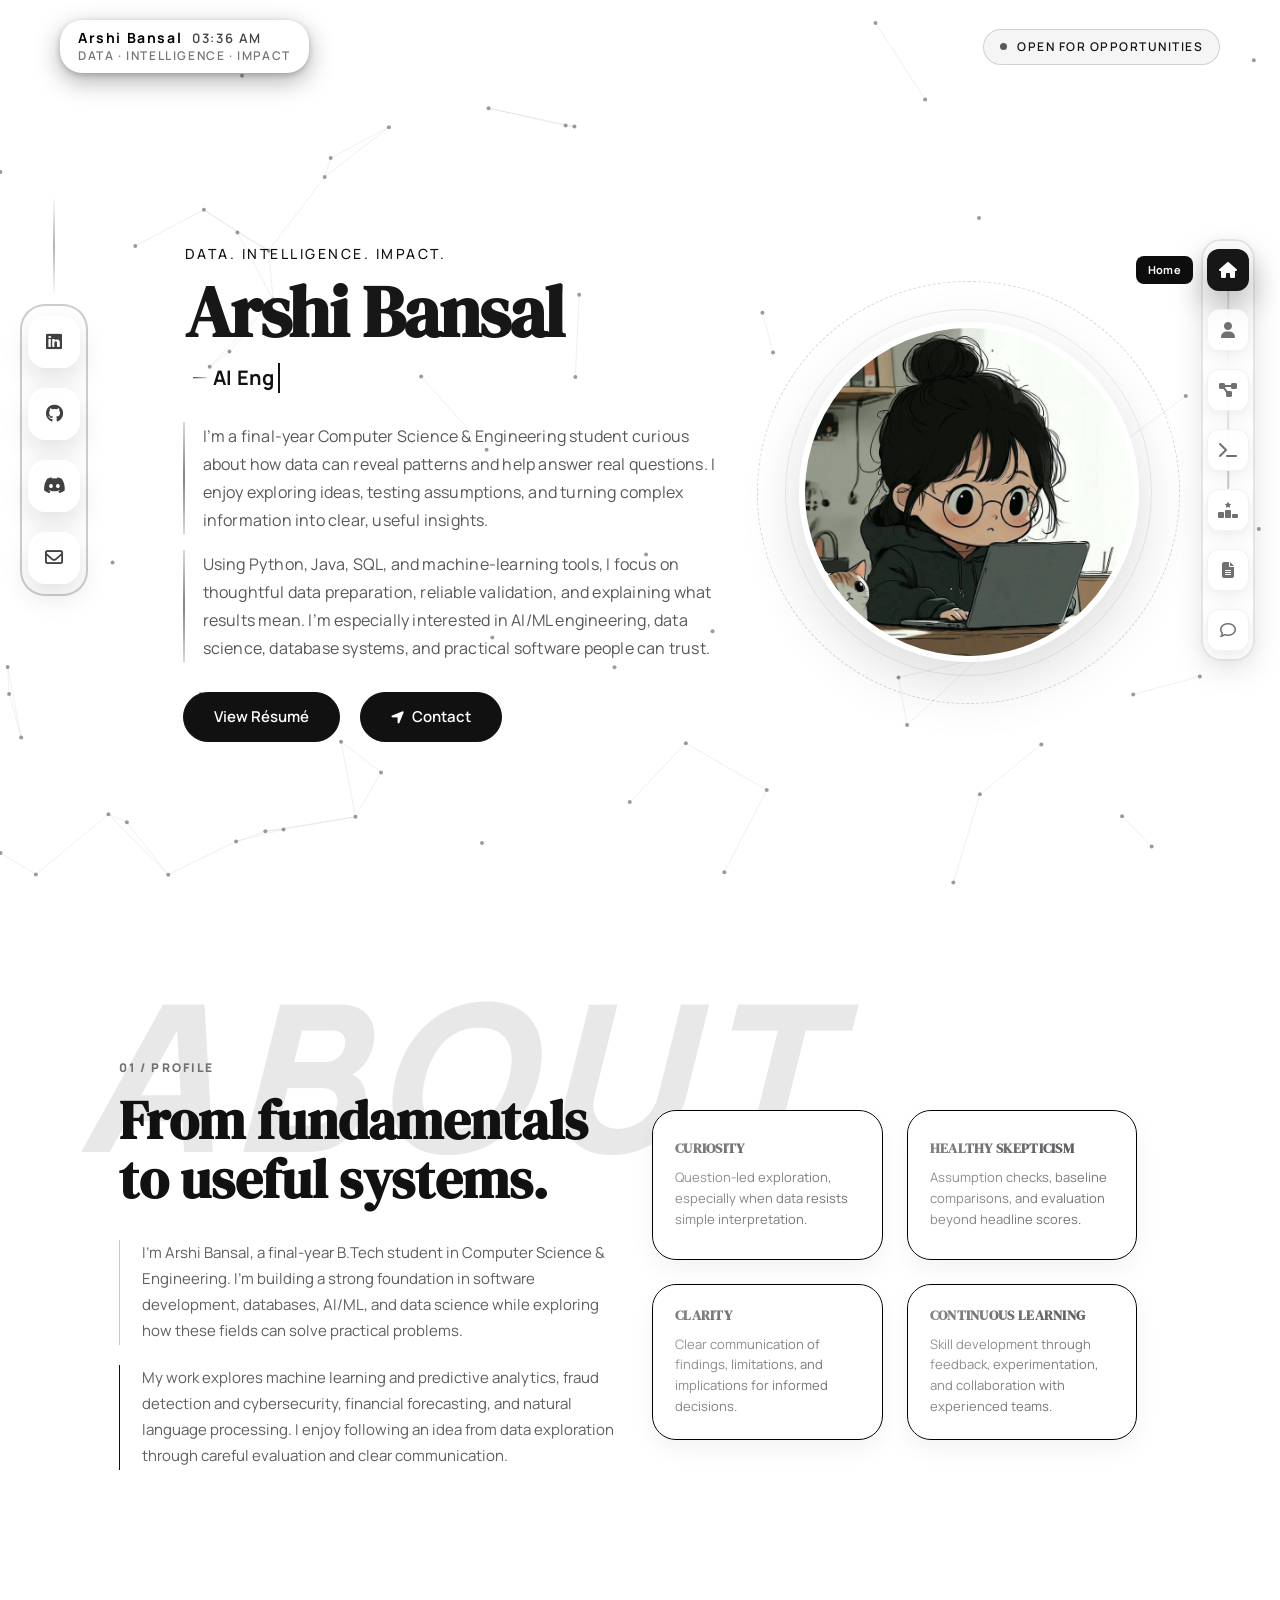
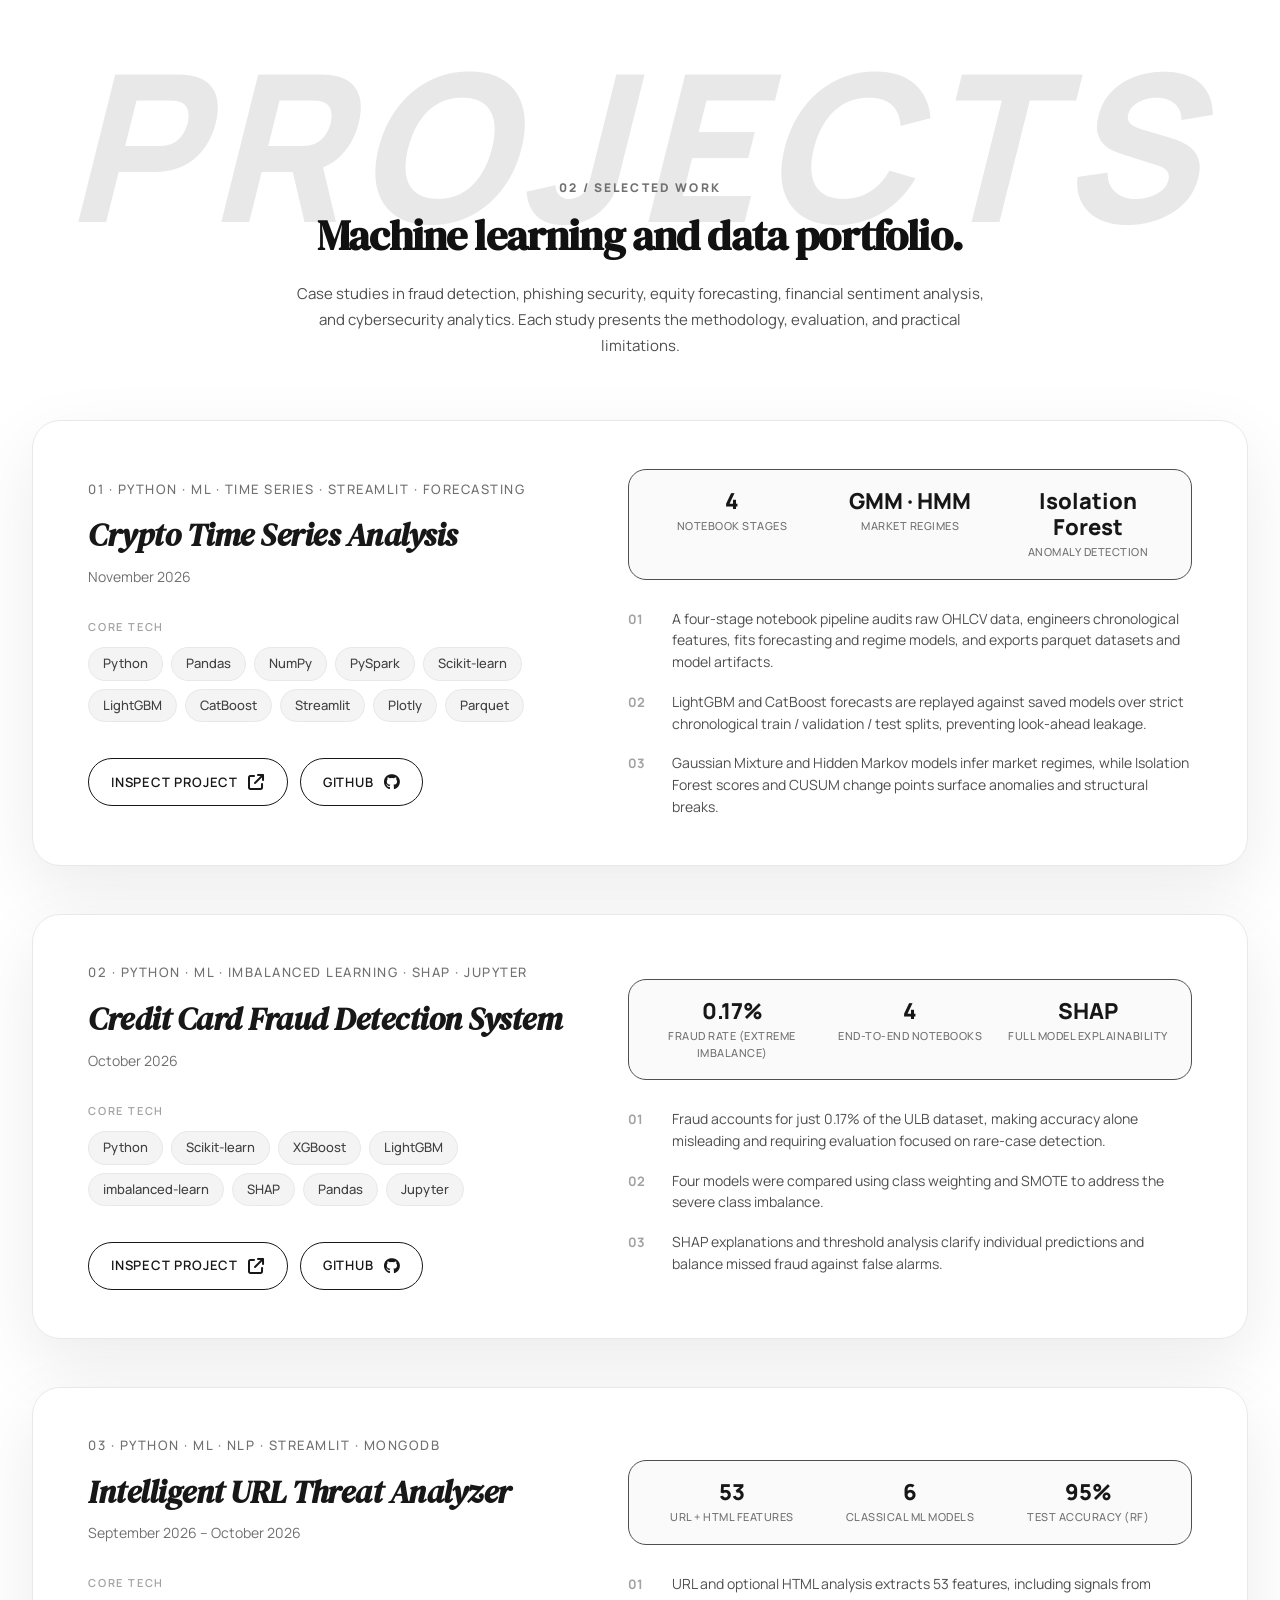
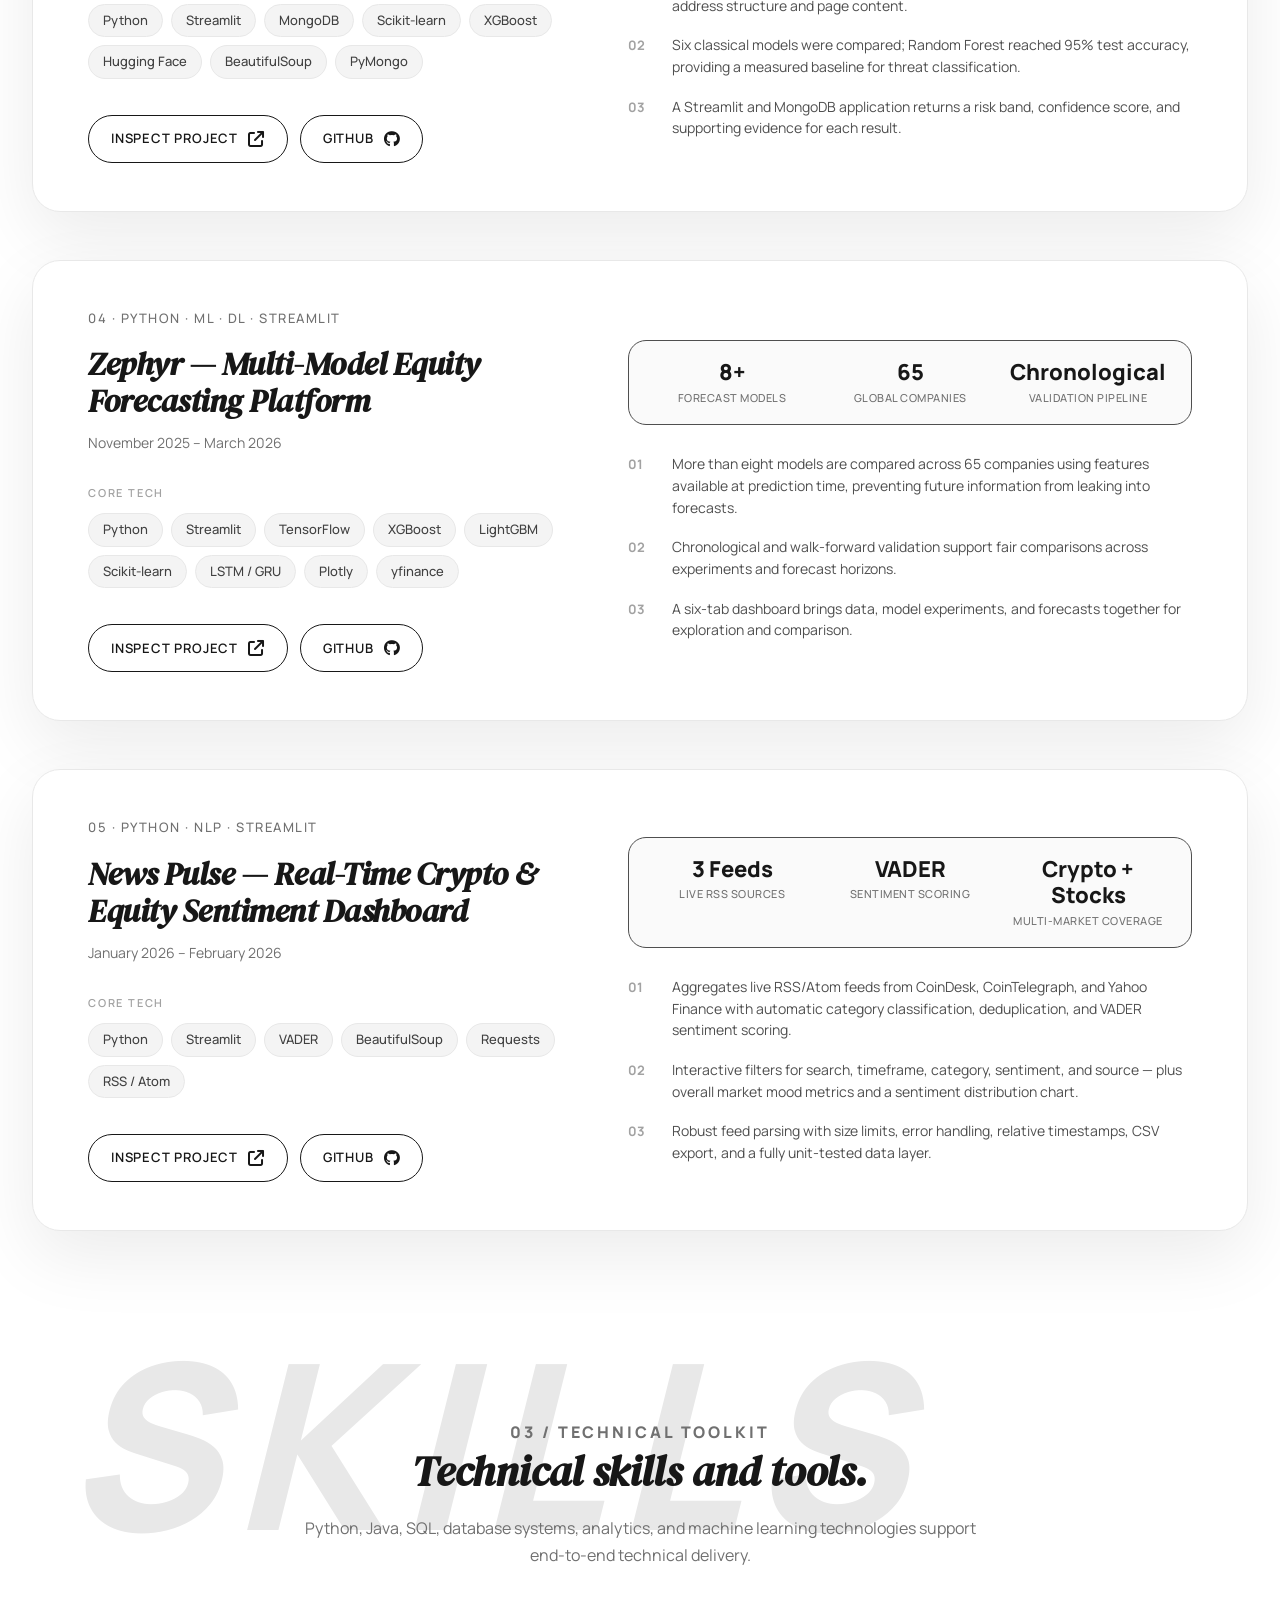
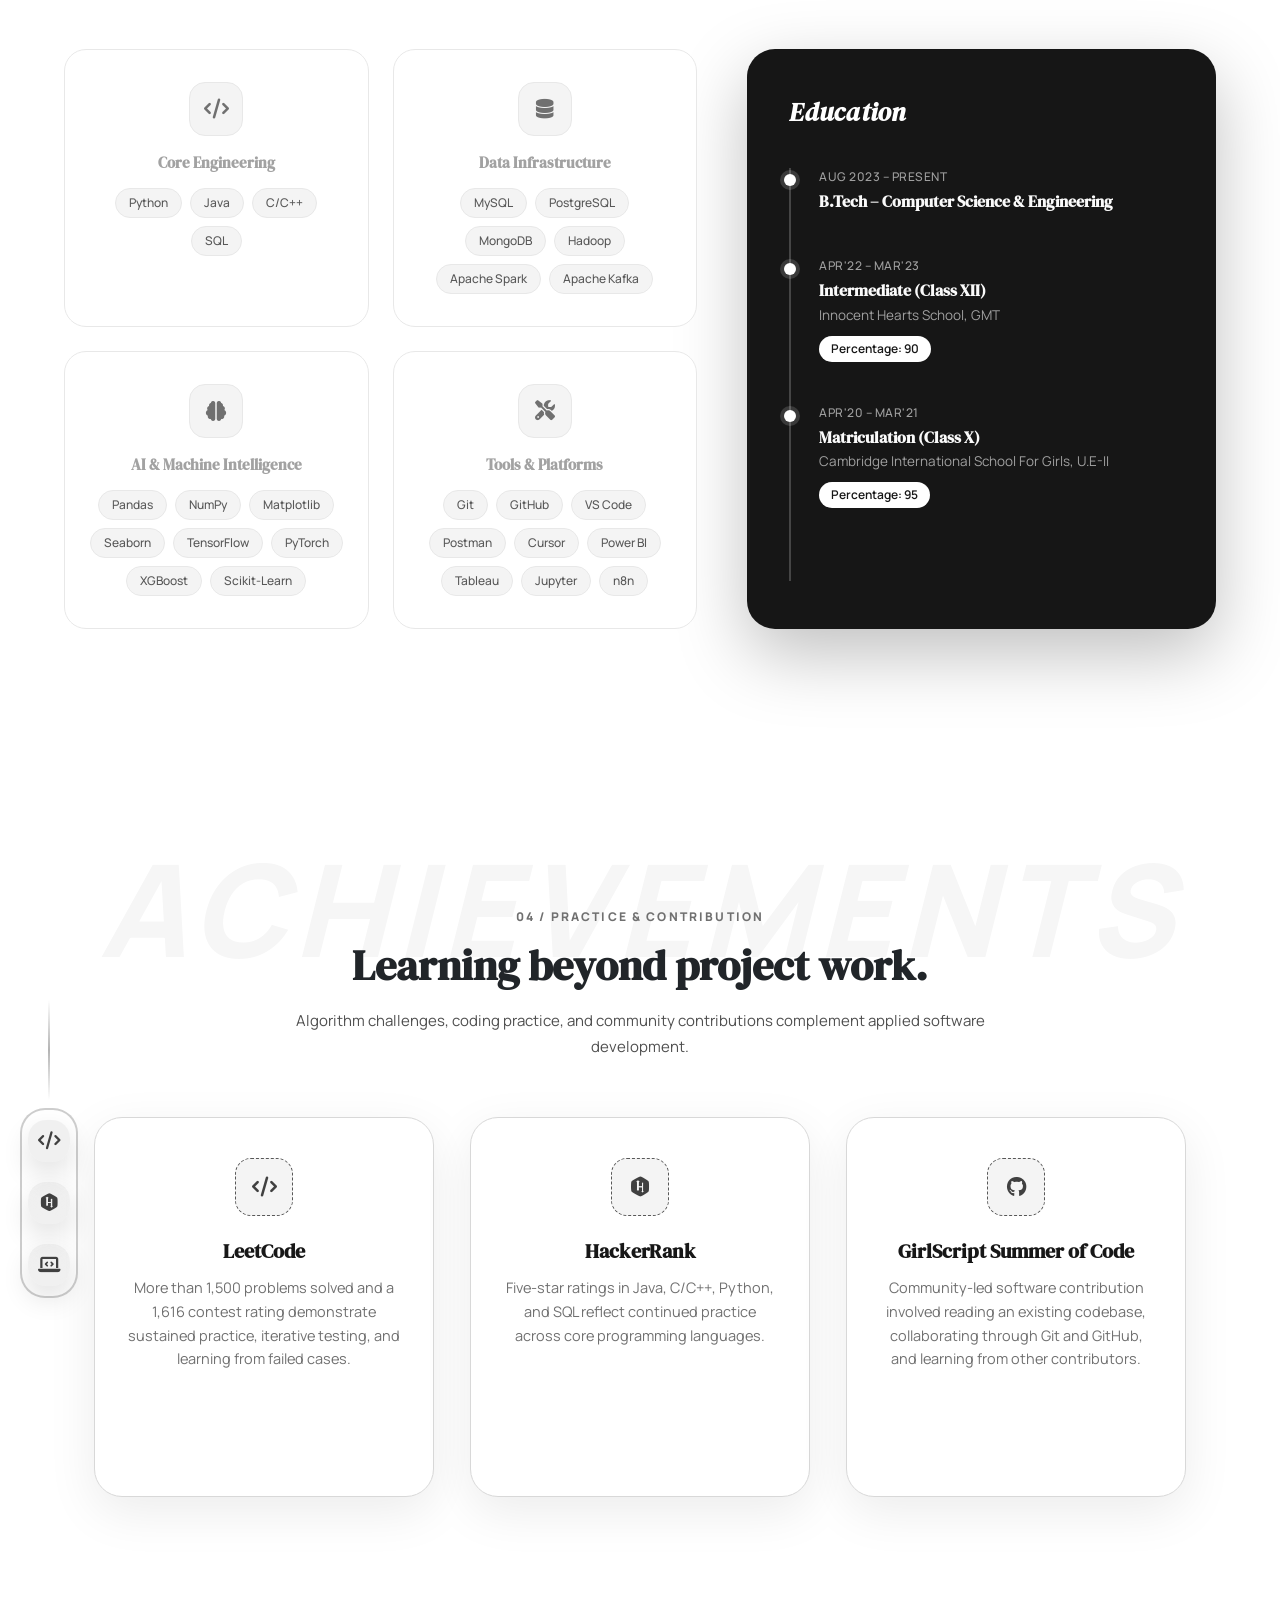
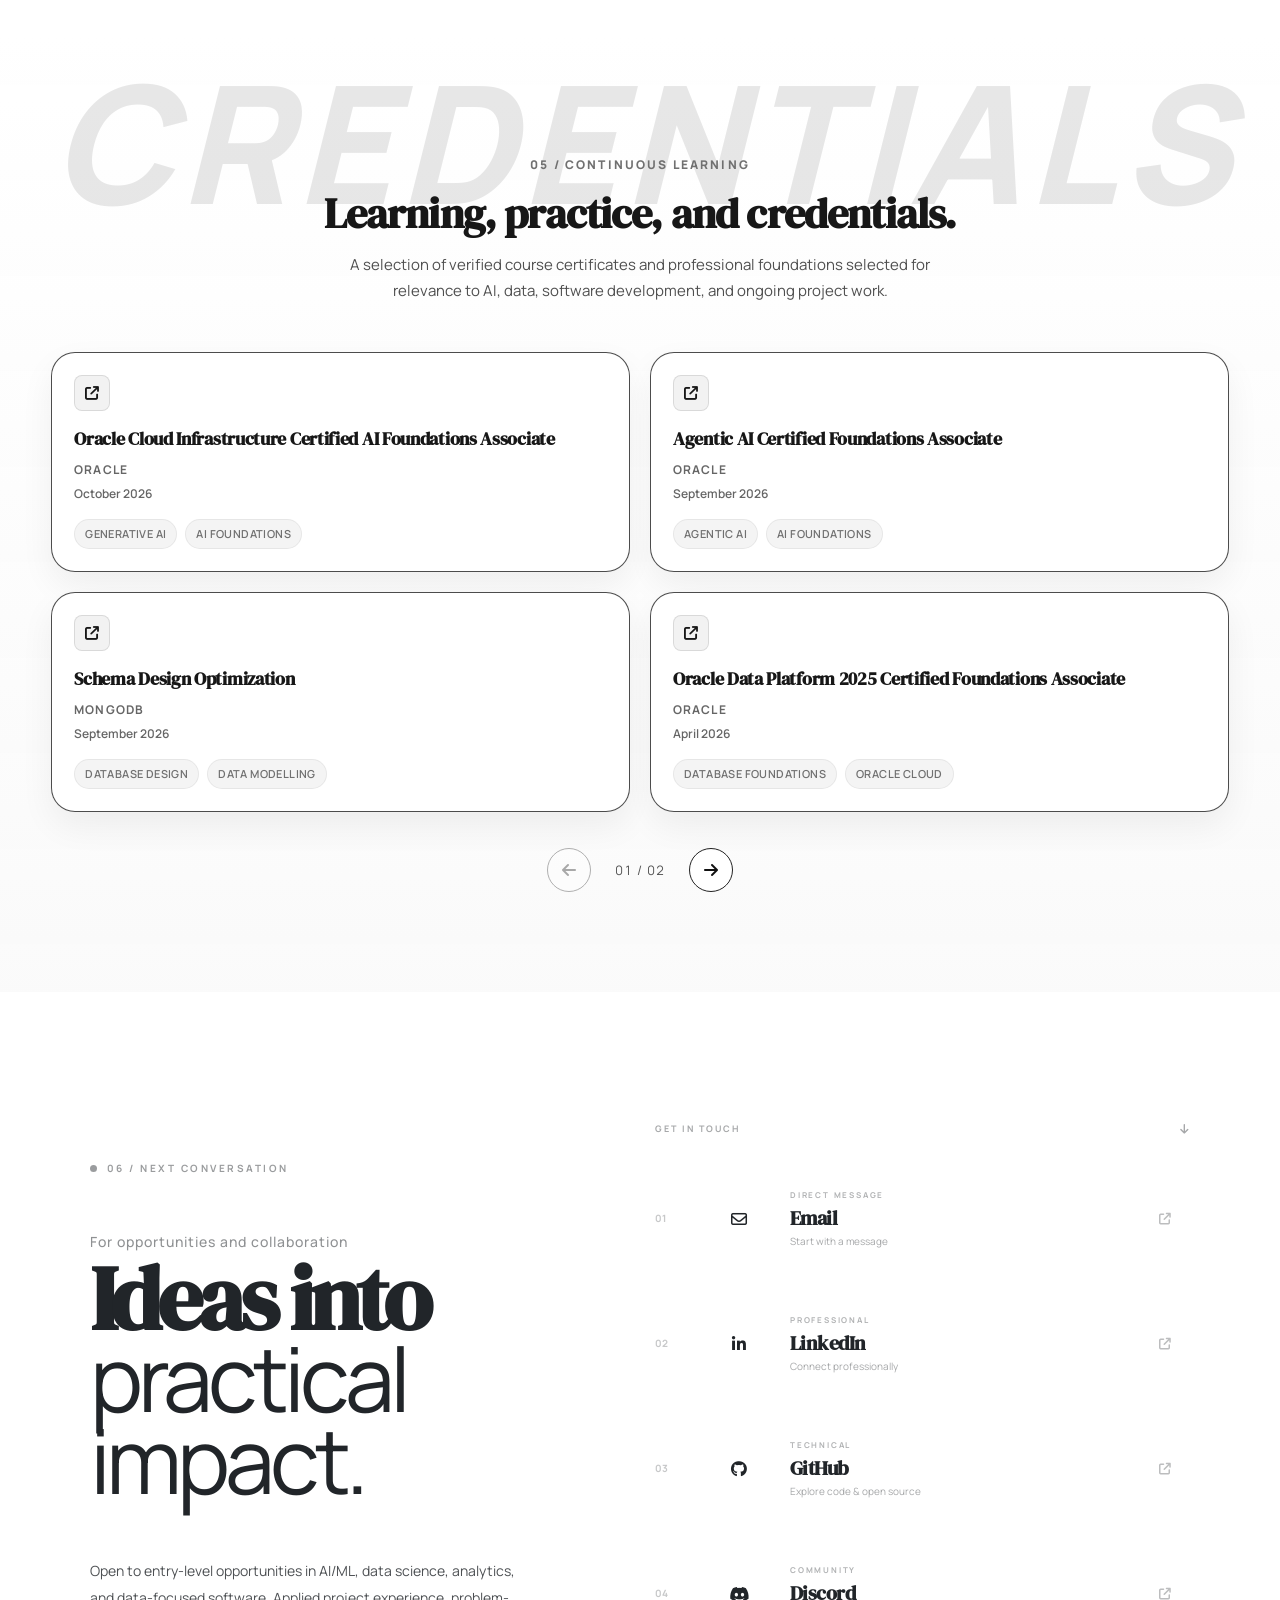
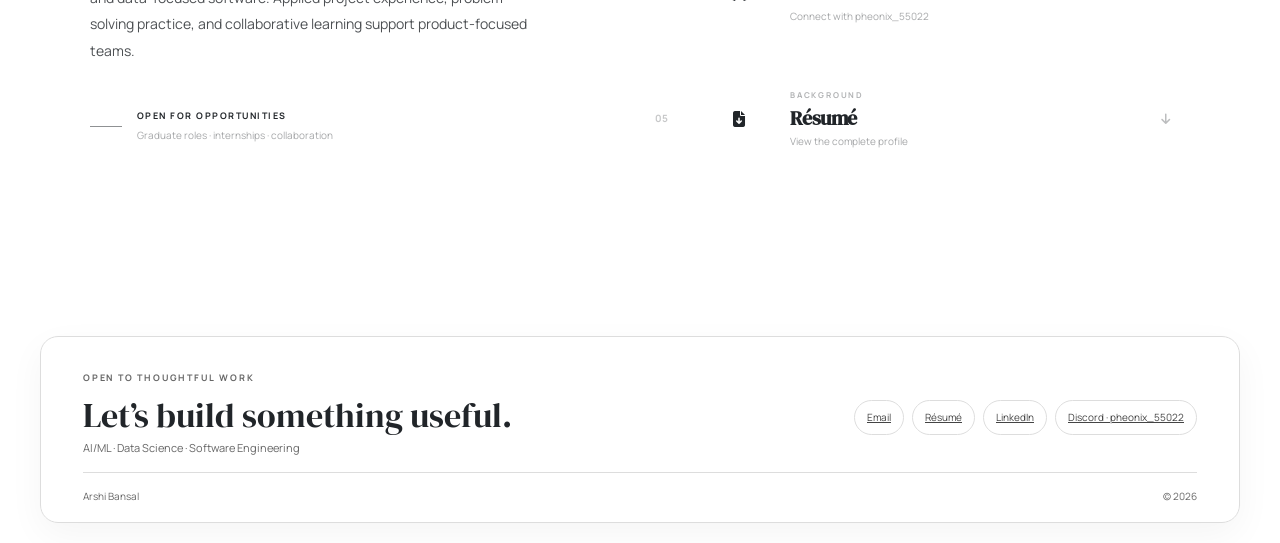
==== index.html @ fb99c64f "updated the project section with new project" ====
<!doctype html>

<html lang="en">
  <head>
    <meta charset="UTF-8" />
    <meta name="viewport" content="width=device-width, initial-scale=1.0" />
    <meta
      name="description"
      content="Arshi Bansal is a Computer Science and Engineering student focused on AI/ML, data science, analytics, and software, with applied project experience."
    />
    <meta name="author" content="Arshi Bansal" />
    <meta name="theme-color" content="#fafafa" />
    <link
      rel="canonical"
      href="https://arshibansal.github.io/Personal_Portfolio/"
    />

    <meta property="og:type" content="website" />
    <meta
      property="og:title"
      content="Arshi Bansal | Machine Learning &amp; Data Science"
    />
    <meta
      property="og:description"
      content="Applied projects in machine learning, fraud detection, phishing analysis, equity forecasting, financial NLP, and cybersecurity analytics."
    />
    <meta
      property="og:url"
      content="https://arshibansal.github.io/Personal_Portfolio/"
    />
    <meta
      property="og:image"
      content="https://arshibansal.github.io/Personal_Portfolio/assets/profile.jpg"
    />
    <meta name="twitter:card" content="summary_large_image" />
    <meta
      name="twitter:title"
      content="Arshi Bansal | Machine Learning &amp; Data Science"
    />
    <meta
      name="twitter:description"
      content="Applied projects in machine learning, fraud detection, phishing analysis, equity forecasting, financial NLP, and cybersecurity analytics."
    />

    <title>Arshi Bansal | Machine Learning &amp; Data Science Portfolio</title>

    <link rel="stylesheet" href="Portfolio/style.css" />
    <link rel="icon" href="assets/favicon-normal.png" />

    <link rel="preconnect" href="https://fonts.googleapis.com" />
    <link rel="preconnect" href="https://fonts.gstatic.com" crossorigin />
    <link
      href="https://fonts.googleapis.com/css2?family=DM+Serif+Display&family=Manrope:wght@400;500;600;700;800&display=swap"
      rel="stylesheet"
    />

    <link
      href="https://cdn.jsdelivr.net/npm/bootstrap@5.3.2/dist/css/bootstrap.min.css"
      rel="stylesheet"
    />

    <link
      rel="stylesheet"
      href="https://cdnjs.cloudflare.com/ajax/libs/font-awesome/6.5.0/css/all.min.css"
    />
    <script type="application/ld+json">
      {
        "@context": "https://schema.org",
        "@type": "Person",
        "name": "Arshi Bansal",
        "url": "https://arshibansal.github.io/Personal_Portfolio/",
        "image": "https://arshibansal.github.io/Personal_Portfolio/assets/profile.jpg",
        "jobTitle": "Computer Science and Engineering Student",
        "description": "Computer Science and Engineering student focused on artificial intelligence, machine learning, data science, analytics, and software development.",
        "knowsAbout": [
          "Artificial Intelligence",
          "Machine Learning",
          "Data Science",
          "Data Analytics",
          "Natural Language Processing",
          "Python",
          "Java",
          "SQL"
        ],
        "sameAs": [
          "https://github.com/ArshiBansal",
          "https://www.linkedin.com/in/arshibansal97/"
        ]
      }
    </script>
  </head>

  <body>
    <!-- RIGHT SIDE NAVBAR -->
    <nav class="right-navbar" aria-label="Main navigation">
      <div class="nav-track"></div>

      <ul class="nav-links">
        <li>
          <a href="#home" class="nav-item" data-label="Home" aria-label="Home">
            <i class="fa-solid fa-house"></i>
          </a>
        </li>

        <li>
          <a
            href="#about"
            class="nav-item"
            data-label="About"
            aria-label="About"
          >
            <i class="fa-solid fa-user"></i>
          </a>
        </li>

        <li>
          <a
            href="#projects"
            class="nav-item"
            data-label="Projects"
            aria-label="Projects"
          >
            <i class="fa-solid fa-diagram-project"></i>
          </a>
        </li>

        <li>
          <a
            href="#skills"
            class="nav-item"
            data-label="Skills"
            aria-label="Skills"
          >
            <i class="fa-solid fa-terminal"></i>
          </a>
        </li>

        <li>
          <a
            href="#awards"
            class="nav-item"
            data-label="Achievements"
            aria-label="Achievements"
          >
            <i class="fa-solid fa-ranking-star"></i>
          </a>
        </li>

        <li>
          <a
            href="#certificates"
            class="nav-item"
            data-label="Credentials"
            aria-label="Credentials"
          >
            <i class="fa-solid fa-file-lines"></i>
          </a>
        </li>

        <li>
          <a
            href="#contact"
            class="nav-item"
            data-label="Contact"
            aria-label="Contact"
          >
            <i class="fa-regular fa-comment"></i>
          </a>
        </li>
      </ul>
    </nav>

    <!-- HERO LINE -->
    <div class="ceo-line">
      <div class="ceo-left">
        <div class="live-card">
          <div class="live-info">
            <div class="live-top">
              <span class="name">Arshi Bansal</span>
              <span class="time" id="liveTime">--:--</span>
            </div>

            <div class="status">DATA · INTELLIGENCE · IMPACT</div>
          </div>
        </div>
      </div>

      <div class="ceo-right">
        <span class="status-wrap">
          <span class="dot"></span>
          OPEN FOR OPPORTUNITIES
        </span>
      </div>
    </div>

    <!-- HERO SECTION -->
    <canvas id="network-bg" aria-hidden="true"></canvas>

    <section class="hero" id="home">
      <div class="social-bar">
        <a
          href="https://www.linkedin.com/in/arshibansal97/"
          target="_blank"
          aria-label="LinkedIn"
        >
          <i class="fa-brands fa-linkedin"></i>
        </a>

        <a
          href="https://github.com/ArshiBansal"
          target="_blank"
          aria-label="GitHub"
        >
          <i class="fa-brands fa-github"></i>
        </a>

        <a
          href="https://discord.com/app"
          target="_blank"
          rel="noopener noreferrer"
          aria-label="Discord: pheonix_55022"
          title="Discord: pheonix_55022"
        >
          <i class="fa-brands fa-discord"></i>
        </a>

        <a
          href="https://mail.google.com/mail/?view=cm&to=arshi122022@gmail.com"
          target="_blank"
          aria-label="Email Arshi"
        >
          <i class="fa-regular fa-envelope"></i>
        </a>
      </div>

      <!-- LEFT SIDE -->
      <div class="container-fluid">
        <div class="row align-items-center hero-row">
          <div class="col-lg-1"></div>

          <div class="col-lg-6 hero-text">
            <p class="intro-label">DATA. INTELLIGENCE. IMPACT.</p>

            <h1 class="hero-title">Arshi Bansal</h1>

            <div class="intro">
              <span class="typing-text" aria-hidden="true"
                >AI Engineer</span
              >
              <span class="visually-hidden">
                AI Engineer, Machine Learning Engineer, Database Engineer, Data
                Scientist, and Software Development Engineer
              </span>
            </div>

            <p class="hero-desc">
              I’m a final-year Computer Science &amp; Engineering student
              curious about how data can reveal patterns and help answer real
              questions. I enjoy exploring ideas, testing assumptions, and
              turning complex information into clear, useful insights.
            </p>

            <p class="hero-desc">
              Using Python, Java, SQL, and machine-learning tools, I focus on
              thoughtful data preparation, reliable validation, and explaining
              what results mean. I’m especially interested in AI/ML engineering,
              data science, database systems, and practical software people can
              trust.
            </p>

            <div class="hero-buttons">
              <div class="resume-wrapper">
                <a
                  href="assets/resume.pdf"
                  download
                  class="btn-main download-btn"
                >
                  <span class="text">View Résumé</span>
                </a>
              </div>

              <a
                href="https://mail.google.com/mail/?view=cm&to=arshi122022@gmail.com"
                class="btn-main"
                target="_blank"
              >
                <i class="fas fa-location-arrow"></i>
                Contact
              </a>
            </div>
          </div>

          <!-- RIGHT SIDE -->
          <div class="col-lg-5 hero-image">
            <img src="assets/profile.jpg" class="profile" alt="Arshi Bansal" />
          </div>
        </div>
      </div>
    </section>

    <!-- ABOUT SECTION -->
    <section class="about-section" id="about">
      <div class="container-fluid">
        <div class="row align-items-start">
          <div class="col-lg-1"></div>

          <!-- LEFT SIDE -->
          <div class="col-lg-5 about-left">
            <p class="section-kicker">01 / PROFILE</p>
            <h2 class="about-title">
              From fundamentals<br />
              to useful systems.
            </h2>

            <p class="about-text">
              I’m Arshi Bansal, a final-year B.Tech student in Computer Science
              &amp; Engineering. I’m building a strong foundation in software
              development, databases, AI/ML, and data science while exploring
              how these fields can solve practical problems.
            </p>

            <p class="about-text">
              My work explores machine learning and predictive analytics,
              fraud detection and cybersecurity, financial forecasting, and
              natural language processing. I enjoy following an idea from data
              exploration through careful evaluation and clear communication.
            </p>
          </div>

          <!-- RIGHT SIDE -->
          <div class="col-lg-5 about-right">
            <div class="row g-4 about-cards">
              <div class="col-md-6">
                <div class="about-card">
                  <h4>CURIOSITY</h4>

                  <p>
                    Question-led exploration, especially when data resists
                    simple interpretation.
                  </p>
                </div>
              </div>

              <div class="col-md-6">
                <div class="about-card">
                  <h4>HEALTHY SKEPTICISM</h4>

                  <p>
                    Assumption checks, baseline comparisons, and evaluation
                    beyond headline scores.
                  </p>
                </div>
              </div>

              <div class="col-md-6">
                <div class="about-card">
                  <h4>CLARITY</h4>

                  <p>
                    Clear communication of findings, limitations, and
                    implications for informed decisions.
                  </p>
                </div>
              </div>

              <div class="col-md-6">
                <div class="about-card">
                  <h4>CONTINUOUS LEARNING</h4>

                  <p>
                    Skill development through feedback, experimentation, and
                    collaboration with experienced teams.
                  </p>
                </div>
              </div>
            </div>
          </div>
        </div>
      </div>
    </section>

    <!-- PROJECTS SECTION -->
    <section class="projects-section" id="projects">
      <div class="projects-bg-text">PROJECTS</div>

      <div class="projects-container">
        <div class="projects-header">
          <p class="section-kicker">02 / SELECTED WORK</p>
          <h2>Machine learning and data portfolio.</h2>

          <p class="section-desc text-center">
            Case studies in fraud detection, phishing security, equity
            forecasting, financial sentiment analysis, and cybersecurity
            analytics. Each study presents the methodology, evaluation, and
            practical limitations.
          </p>
        </div>

        <!-- PROJECT 1 -->
        <div class="project-card reveal">
          <!-- LEFT -->
          <div class="project-left">
            <div class="project-meta">
              01 · PYTHON · ML · TIME SERIES · STREAMLIT · FORECASTING
            </div>

            <h3 class="project-title">Crypto Time Series Analysis</h3>

            <p class="project-duration">November 2026</p>

            <div class="core-tech">
              <span class="core-label">CORE TECH</span>

              <div class="tech-tags">
                <span>Python</span>
                <span>Pandas</span>
                <span>NumPy</span>
                <span>PySpark</span>
                <span>Scikit-learn</span>
                <span>LightGBM</span>
                <span>CatBoost</span>
                <span>Streamlit</span>
                <span>Plotly</span>
                <span>Parquet</span>
              </div>
            </div>

            <div class="project-actions">
              <a
                href="Projects/crypto_timeseries.html"
                class="repo-btn project-page-btn"
                title="View Project"
              >
                INSPECT PROJECT
                <i class="fa-solid fa-arrow-up-right-from-square"></i>
              </a>

              <a
                href="https://github.com/ArshiBansal/Crypto_TimeSeries_Analysis"
                target="_blank"
                class="repo-btn"
                title="View GitHub Repository"
              >
                GITHUB
                <i class="fab fa-github"></i>
              </a>
            </div>
          </div>

          <!-- RIGHT -->
          <div class="project-right">
            <div class="metrics-row">
              <div class="metric">
                <div class="metric-value">4</div>
                <div class="metric-label">Notebook Stages</div>
              </div>

              <div class="metric">
                <div class="metric-value">GMM · HMM</div>
                <div class="metric-label">Market Regimes</div>
              </div>

              <div class="metric">
                <div class="metric-value">Isolation Forest</div>
                <div class="metric-label">Anomaly Detection</div>
              </div>
            </div>

            <div class="key-points">
              <div class="point">
                <span class="point-num">01</span>

                <p>
                  A four-stage notebook pipeline audits raw OHLCV data,
                  engineers chronological features, fits forecasting and regime
                  models, and exports parquet datasets and model artifacts.
                </p>
              </div>

              <div class="point">
                <span class="point-num">02</span>

                <p>
                  LightGBM and CatBoost forecasts are replayed against saved
                  models over strict chronological train / validation / test
                  splits, preventing look-ahead leakage.
                </p>
              </div>

              <div class="point">
                <span class="point-num">03</span>

                <p>
                  Gaussian Mixture and Hidden Markov models infer market
                  regimes, while Isolation Forest scores and CUSUM change
                  points surface anomalies and structural breaks.
                </p>
              </div>
            </div>
          </div>
        </div>

        <!-- PROJECT 2 -->
        <div class="project-card reveal">
          <!-- LEFT -->
          <div class="project-left">
            <div class="project-meta">
              02 · PYTHON · ML · IMBALANCED LEARNING · SHAP · JUPYTER
            </div>

            <h3 class="project-title">Credit Card Fraud Detection System</h3>

            <p class="project-duration">October 2026</p>

            <div class="core-tech">
              <span class="core-label">CORE TECH</span>

              <div class="tech-tags">
                <span>Python</span>
                <span>Scikit-learn</span>
                <span>XGBoost</span>
                <span>LightGBM</span>
                <span>imbalanced-learn</span>
                <span>SHAP</span>
                <span>Pandas</span>
                <span>Jupyter</span>
              </div>
            </div>

            <div class="project-actions">
              <a
                href="Projects/credit_card_fraud.html"
                class="repo-btn project-page-btn"
                title="View Project"
              >
                INSPECT PROJECT
                <i class="fa-solid fa-arrow-up-right-from-square"></i>
              </a>

              <a
                href="https://github.com/ArshiBansal/credit_card_fraud_detection"
                target="_blank"
                class="repo-btn"
                title="View GitHub Repository"
              >
                GITHUB
                <i class="fab fa-github"></i>
              </a>
            </div>
          </div>

          <!-- RIGHT -->
          <div class="project-right">
            <div class="metrics-row">
              <div class="metric">
                <div class="metric-value">0.17%</div>
                <div class="metric-label">Fraud Rate (Extreme Imbalance)</div>
              </div>

              <div class="metric">
                <div class="metric-value">4</div>
                <div class="metric-label">End-to-End Notebooks</div>
              </div>

              <div class="metric">
                <div class="metric-value">SHAP</div>
                <div class="metric-label">Full Model Explainability</div>
              </div>
            </div>

            <div class="key-points">
              <div class="point">
                <span class="point-num">01</span>

                <p>
                  Fraud accounts for just 0.17% of the ULB dataset, making
                  accuracy alone misleading and requiring evaluation focused on
                  rare-case detection.
                </p>
              </div>

              <div class="point">
                <span class="point-num">02</span>

                <p>
                  Four models were compared using class weighting and SMOTE to
                  address the severe class imbalance.
                </p>
              </div>

              <div class="point">
                <span class="point-num">03</span>
                <p>
                  SHAP explanations and threshold analysis clarify individual
                  predictions and balance missed fraud against false alarms.
                </p>
              </div>
            </div>
          </div>
        </div>

        <!-- PROJECT 3 -->
        <div class="project-card reveal">
          <!-- LEFT -->
          <div class="project-left">
            <div class="project-meta">
              03 · PYTHON · ML · NLP · STREAMLIT · MONGODB
            </div>

            <h3 class="project-title">Intelligent URL Threat Analyzer</h3>

            <p class="project-duration">September 2026 – October 2026</p>

            <div class="core-tech">
              <span class="core-label">CORE TECH</span>

              <div class="tech-tags">
                <span>Python</span>
                <span>Streamlit</span>
                <span>MongoDB</span>
                <span>Scikit-learn</span>
                <span>XGBoost</span>
                <span>Hugging Face</span>
                <span>BeautifulSoup</span>
                <span>PyMongo</span>
              </div>
            </div>

            <div class="project-actions">
              <a
                href="Projects/phishing_detection.html"
                class="repo-btn project-page-btn"
                title="View Project"
              >
                INSPECT PROJECT
                <i class="fa-solid fa-arrow-up-right-from-square"></i>
              </a>

              <a
                href="https://github.com/ArshiBansal/URL_Threat_Analyzer"
                target="_blank"
                class="repo-btn"
                title="View GitHub Repository"
              >
                GITHUB
                <i class="fab fa-github"></i>
              </a>
            </div>
          </div>

          <!-- RIGHT -->
          <div class="project-right">
            <div class="metrics-row">
              <div class="metric">
                <div class="metric-value">53</div>
                <div class="metric-label">URL + HTML Features</div>
              </div>

              <div class="metric">
                <div class="metric-value">6</div>
                <div class="metric-label">Classical ML Models</div>
              </div>

              <div class="metric">
                <div class="metric-value">95%</div>
                <div class="metric-label">Test Accuracy (RF)</div>
              </div>
            </div>

            <div class="key-points">
              <div class="point">
                <span class="point-num">01</span>

                <p>
                  URL and optional HTML analysis extracts 53 features, including
                  signals from address structure and page content.
                </p>
              </div>

              <div class="point">
                <span class="point-num">02</span>

                <p>
                  Six classical models were compared; Random Forest reached 95%
                  test accuracy, providing a measured baseline for threat
                  classification.
                </p>
              </div>

              <div class="point">
                <span class="point-num">03</span>
                <p>
                  A Streamlit and MongoDB application returns a risk band,
                  confidence score, and supporting evidence for each result.
                </p>
              </div>
            </div>
          </div>
        </div>

        <!-- PROJECT 4 -->
        <div class="project-card reveal">
          <!-- LEFT -->
          <div class="project-left">
            <div class="project-meta">04 · PYTHON · ML · DL · STREAMLIT</div>

            <h3 class="project-title">
              Zephyr — Multi-Model Equity Forecasting Platform
            </h3>

            <p class="project-duration">November 2025 – March 2026</p>

            <div class="core-tech">
              <span class="core-label">CORE TECH</span>

              <div class="tech-tags">
                <span>Python</span>
                <span>Streamlit</span>
                <span>TensorFlow</span>
                <span>XGBoost</span>
                <span>LightGBM</span>
                <span>Scikit-learn</span>
                <span>LSTM / GRU</span>
                <span>Plotly</span>
                <span>yfinance</span>
              </div>
            </div>

            <div class="project-actions">
              <a
                href="Projects/Stock_Market.html"
                class="repo-btn project-page-btn"
                title="View Project"
              >
                INSPECT PROJECT
                <i class="fa-solid fa-arrow-up-right-from-square"></i>
              </a>

              <a
                href="https://github.com/ArshiBansal/Stock_Market_Analysis"
                target="_blank"
                class="repo-btn"
                title="View GitHub Repository"
              >
                GITHUB
                <i class="fab fa-github"></i>
              </a>
            </div>
          </div>

          <!-- RIGHT -->
          <div class="project-right">
            <div class="metrics-row">
              <div class="metric">
                <div class="metric-value">8+</div>
                <div class="metric-label">Forecast Models</div>
              </div>

              <div class="metric">
                <div class="metric-value">65</div>
                <div class="metric-label">Global Companies</div>
              </div>

              <div class="metric">
                <div class="metric-value">Chronological</div>
                <div class="metric-label">Validation Pipeline</div>
              </div>
            </div>

            <div class="key-points">
              <div class="point">
                <span class="point-num">01</span>

                <p>
                  More than eight models are compared across 65 companies using
                  features available at prediction time, preventing future
                  information from leaking into forecasts.
                </p>
              </div>

              <div class="point">
                <span class="point-num">02</span>

                <p>
                  Chronological and walk-forward validation support fair
                  comparisons across experiments and forecast horizons.
                </p>
              </div>

              <div class="point">
                <span class="point-num">03</span>
                <p>
                  A six-tab dashboard brings data, model experiments, and
                  forecasts together for exploration and comparison.
                </p>
              </div>
            </div>
          </div>
        </div>

        <!-- PROJECT 5 -->
        <div class="project-card reveal">
          <div class="project-left">
            <div class="project-meta">05 · PYTHON · NLP · STREAMLIT</div>

            <h3 class="project-title">
              News Pulse — Real-Time Crypto & Equity Sentiment Dashboard
            </h3>

            <p class="project-duration">January 2026 – February 2026</p>

            <div class="core-tech">
              <span class="core-label">CORE TECH</span>
              <div class="tech-tags">
                <span>Python</span>
                <span>Streamlit</span>
                <span>VADER</span>
                <span>BeautifulSoup</span>
                <span>Requests</span>
                <span>RSS / Atom</span>
              </div>
            </div>

            <div class="project-actions">
              <a
                href="Projects/News_Setiments_Analyzer.html"
                class="repo-btn project-page-btn"
                title="View Project"
              >
                INSPECT PROJECT
                <i class="fa-solid fa-arrow-up-right-from-square"></i>
              </a>

              <a
                href="https://github.com/ArshiBansal/NEWS_SENTIMENTS_ANALYSER"
                target="_blank"
                class="repo-btn"
                title="View GitHub Repository"
              >
                GITHUB
                <i class="fab fa-github"></i>
              </a>
            </div>
          </div>

          <div class="project-right">
            <div class="metrics-row">
              <div class="metric">
                <div class="metric-value">3 Feeds</div>
                <div class="metric-label">Live RSS Sources</div>
              </div>

              <div class="metric">
                <div class="metric-value">VADER</div>
                <div class="metric-label">Sentiment Scoring</div>
              </div>

              <div class="metric">
                <div class="metric-value">Crypto + Stocks</div>
                <div class="metric-label">Multi-Market Coverage</div>
              </div>
            </div>

            <div class="key-points">
              <div class="point">
                <span class="point-num">01</span>
                <p>
                  Aggregates live RSS/Atom feeds from CoinDesk, CoinTelegraph,
                  and Yahoo Finance with automatic category classification,
                  deduplication, and VADER sentiment scoring.
                </p>
              </div>

              <div class="point">
                <span class="point-num">02</span>
                <p>
                  Interactive filters for search, timeframe, category,
                  sentiment, and source — plus overall market mood metrics and a
                  sentiment distribution chart.
                </p>
              </div>

              <div class="point">
                <span class="point-num">03</span>
                <p>
                  Robust feed parsing with size limits, error handling, relative
                  timestamps, CSV export, and a fully unit-tested data layer.
                </p>
              </div>
            </div>
          </div>
        </div>
      </div>
    </section>

    <!-- SKILLS & EDUCATION SECTION -->
    <section class="capabilities-section" id="skills">
      <div class="capabilities-bg">SKILLS</div>

      <div class="capabilities-container">
        <div class="cap-header">
          <p class="section-kicker">03 / TECHNICAL TOOLKIT</p>
          <h2>Technical skills and tools.</h2>

          <p class="section-desc">
            Python, Java, SQL, database systems, analytics, and machine learning
            technologies support end-to-end technical delivery.
          </p>
        </div>

        <div class="cap-grid">
          <!-- SKILLS -->
          <div class="skills-grid">
            <!-- CORE ENGINEERING -->
            <div class="skill-card reveal">
              <div class="skill-icon">
                <i class="fa-solid fa-code"></i>
              </div>

              <h3>Core Engineering</h3>

              <div class="skill-tags">
                <span>Python</span>
                <span>Java</span>
                <span>C/C++</span>
                <span>SQL</span>
              </div>
            </div>

            <!-- DATA INFRASTRUCTURE -->
            <div class="skill-card reveal">
              <div class="skill-icon">
                <i class="fa-solid fa-database"></i>
              </div>

              <h3>Data Infrastructure</h3>

              <div class="skill-tags">
                <span>MySQL</span>
                <span>PostgreSQL</span>
                <span>MongoDB</span>
                <span>Hadoop</span>
                <span>Apache Spark</span>
                <span>Apache Kafka</span>
              </div>
            </div>

            <!-- AI & MACHINE INTELLIGENCE -->
            <div class="skill-card reveal">
              <div class="skill-icon">
                <i class="fa-solid fa-brain"></i>
              </div>

              <h3>AI & Machine Intelligence</h3>

              <div class="skill-tags">
                <span>Pandas</span>
                <span>NumPy</span>
                <span>Matplotlib</span>
                <span>Seaborn</span>
                <span>TensorFlow</span>
                <span>PyTorch</span>
                <span>XGBoost</span>
                <span>Scikit-Learn</span>
              </div>
            </div>

            <!-- TOOLS & PLATFORMS -->
            <div class="skill-card reveal">
              <div class="skill-icon">
                <i class="fa-solid fa-screwdriver-wrench"></i>
              </div>

              <h3>Tools & Platforms</h3>

              <div class="skill-tags">
                <span>Git</span>
                <span>GitHub</span>
                <span>VS Code</span>
                <span>Postman</span>
                <span>Cursor</span>
                <span>Power BI</span>
                <span>Tableau</span>
                <span>Jupyter</span>
                <span>n8n</span>
              </div>
            </div>
          </div>

          <!-- EDUCATION -->
          <div class="education-card reveal">
            <h3>Education</h3>

            <div class="edu-timeline">
              <div class="edu-item">
                <span class="edu-date">AUG 2023 – PRESENT</span>

                <h4>B.Tech – Computer Science & Engineering</h4>
              </div>

              <div class="edu-item">
                <span class="edu-date">APR'22 – MAR'23</span>

                <h4>Intermediate (Class XII)</h4>

                <p>Innocent Hearts School, GMT</p>

                <span class="edu-badge">Percentage: 90</span>
              </div>

              <div class="edu-item">
                <span class="edu-date">APR'20 – MAR'21</span>

                <h4>Matriculation (Class X)</h4>

                <p>Cambridge International School For Girls, U.E-II</p>

                <span class="edu-badge">Percentage: 95</span>
              </div>
            </div>
          </div>
        </div>
      </div>
    </section>

    <!-- AWARDS & RECOGNITION SECTION -->
    <section class="awards-section" id="awards">
      <!-- CODING PROFILE BAR -->
      <div class="coding-bar">
        <a
          href="https://leetcode.com/u/arshi_bansal/"
          target="_blank"
          aria-label="LeetCode profile"
        >
          <i class="fa-solid fa-code"></i>
        </a>

        <a
          href="https://www.hackerrank.com/profile/arshi_bansal"
          target="_blank"
          aria-label="HackerRank profile"
        >
          <i class="fa-brands fa-hackerrank"></i>
        </a>

        <a
          href="https://www.hackerearth.com/@Ars_hia/"
          target="_blank"
          aria-label="HackerEarth profile"
        >
          <i class="fa-solid fa-laptop-code"></i>
        </a>
      </div>

      <!-- AWARD CARDS -->
      <div class="awards-container">
        <p class="section-kicker">04 / PRACTICE &amp; CONTRIBUTION</p>
        <h2 class="awards-title">Learning beyond project work.</h2>
        <p class="section-desc">
          Algorithm challenges, coding practice, and community contributions
          complement applied software development.
        </p>

        <div class="awards-grid">
          <!-- CARD 1 -->
          <div class="award-card reveal">
            <div class="award-icon">
              <i class="fa-solid fa-code"></i>
            </div>

            <h3>LeetCode</h3>

            <p>
              More than 1,500 problems solved and a 1,616 contest rating
              demonstrate sustained practice, iterative testing, and learning
              from failed cases.
            </p>
          </div>

          <!-- CARD 2 -->
          <div class="award-card reveal">
            <div class="award-icon">
              <i class="fa-brands fa-hackerrank"></i>
            </div>

            <h3>HackerRank</h3>

            <p>
              Five-star ratings in Java, C/C++, Python, and SQL reflect
              continued practice across core programming languages.
            </p>
          </div>

          <!-- CARD 3 -->
          <div class="award-card reveal">
            <div class="award-icon">
              <i class="fa-brands fa-github"></i>
            </div>

            <h3>GirlScript Summer of Code</h3>

            <p>
              Community-led software contribution involved reading an existing
              codebase, collaborating through Git and GitHub, and learning from
              other contributors.
            </p>
          </div>
        </div>
      </div>
    </section>

    <!--  CERTIFICATES SECTION  -->
    <section class="certificates-section" id="certificates">
      <div class="certificates-bg-text">CREDENTIALS</div>

      <div class="certificates-container">
        <div class="certificates-header">
          <p class="section-kicker">05 / CONTINUOUS LEARNING</p>
          <h2>Learning, practice, and credentials.</h2>
          <p class="section-desc">
            A selection of verified course certificates and professional
            foundations selected for relevance to AI, data, software
            development, and ongoing project work.
          </p>
        </div>

        <div class="certificates-grid">
          <a
            href="https://drive.google.com/file/d/1oSphUAYyMFoYGEN78iiK6X2A623FI3Ld/view?usp=drive_link"
            target="_blank"
            rel="noopener noreferrer"
            class="certificate-card"
          >
            <div class="cert-badge">
              <i class="fa-solid fa-arrow-up-right-from-square"></i>
            </div>
            <div class="cert-content">
              <h3 class="cert-title">
                Oracle Cloud Infrastructure Certified AI Foundations Associate
              </h3>
              <div class="cert-issuer">Oracle</div>
              <div class="cert-date">October 2026</div>
              <div class="cert-skills">
                <span>GENERATIVE AI</span>
                <span>AI FOUNDATIONS</span>
              </div>
            </div>
          </a>

          <a
            href="https://drive.google.com/file/d/1bDdr94sfciNPEKrlg6SVMNyA74ywCrJY/view?usp=drive_link"
            target="_blank"
            rel="noopener noreferrer"
            class="certificate-card"
          >
            <div class="cert-badge">
              <i class="fa-solid fa-arrow-up-right-from-square"></i>
            </div>
            <div class="cert-content">
              <h3 class="cert-title">
                Agentic AI Certified Foundations Associate
              </h3>
              <div class="cert-issuer">Oracle</div>
              <div class="cert-date">September 2026</div>
              <div class="cert-skills">
                <span>AGENTIC AI</span>
                <span>AI FOUNDATIONS</span>
              </div>
            </div>
          </a>

          <a
            href="https://drive.google.com/file/d/1Q7JwA4IHrieJZytVguk_3wNMIa10z3Fg/view?usp=drive_link"
            target="_blank"
            rel="noopener noreferrer"
            class="certificate-card"
          >
            <div class="cert-badge">
              <i class="fa-solid fa-arrow-up-right-from-square"></i>
            </div>
            <div class="cert-content">
              <h3 class="cert-title">Schema Design Optimization</h3>
              <div class="cert-issuer">MongoDB</div>
              <div class="cert-date">September 2026</div>
              <div class="cert-skills">
                <span>DATABASE DESIGN</span>
                <span>DATA MODELLING</span>
              </div>
            </div>
          </a>

          <a
            href="https://drive.google.com/file/d/1Tgyr2bXBEjVEkfRYrtZzkWLQ2cotBrAb/view?usp=drive_link"
            target="_blank"
            rel="noopener noreferrer"
            class="certificate-card"
          >
            <div class="cert-badge">
              <i class="fa-solid fa-arrow-up-right-from-square"></i>
            </div>
            <div class="cert-content">
              <h3 class="cert-title">
                Oracle Data Platform 2025 Certified Foundations Associate
              </h3>
              <div class="cert-issuer">Oracle</div>
              <div class="cert-date">April 2026</div>
              <div class="cert-skills">
                <span>DATABASE FOUNDATIONS</span>
                <span>ORACLE CLOUD</span>
              </div>
            </div>
          </a>

          <a
            href="https://drive.google.com/file/d/10vhCB4YskWtSunh-f0q5G3Tjd1YLFu1A/view?usp=drive_link"
            target="_blank"
            rel="noopener noreferrer"
            class="certificate-card"
          >
            <div class="cert-badge">
              <i class="fa-solid fa-arrow-up-right-from-square"></i>
            </div>
            <div class="cert-content">
              <h3 class="cert-title">SQL</h3>
              <div class="cert-issuer">HackerRank</div>
              <div class="cert-date">January 2026</div>
              <div class="cert-skills">
                <span>SQL</span>
                <span>QUERYING</span>
              </div>
            </div>
          </a>

          <a
            href="https://drive.google.com/file/d/1a1niwILHmCsq0RFvE0_8oCOtkb-MNGPN/view?usp=drive_link"
            target="_blank"
            rel="noopener noreferrer"
            class="certificate-card"
          >
            <div class="cert-badge">
              <i class="fa-solid fa-arrow-up-right-from-square"></i>
            </div>
            <div class="cert-content">
              <h3 class="cert-title">Java</h3>
              <div class="cert-issuer">Infosys Springboard</div>
              <div class="cert-date">December 2025</div>
              <div class="cert-skills">
                <span>JAVA</span>
                <span>PROGRAMMING FUNDAMENTALS</span>
              </div>
            </div>
          </a>

          <a
            href="https://drive.google.com/file/d/1w6ki-3IZPqCLs4w87aT3MCkMHbdEM6B1/view?usp=drive_link"
            target="_blank"
            rel="noopener noreferrer"
            class="certificate-card"
          >
            <div class="cert-badge">
              <i class="fa-solid fa-arrow-up-right-from-square"></i>
            </div>
            <div class="cert-content">
              <h3 class="cert-title">Cloud Computing</h3>
              <div class="cert-issuer">NPTEL</div>
              <div class="cert-date">May 2025</div>
              <div class="cert-skills">
                <span>CLOUD COMPUTING</span>
                <span>CLOUD ARCHITECTURE</span>
              </div>
            </div>
          </a>
        </div>
        <div class="certificates-pagination" aria-label="Certificate pages">
          <button
            class="certificate-page-button"
            type="button"
            data-page-direction="-1"
            aria-label="Previous certificates"
            disabled
          >
            <i class="fa-solid fa-arrow-left" aria-hidden="true"></i>
          </button>
          <span class="certificate-page-status" aria-live="polite"></span>
          <button
            class="certificate-page-button"
            type="button"
            data-page-direction="1"
            aria-label="Next certificates"
          >
            <i class="fa-solid fa-arrow-right" aria-hidden="true"></i>
          </button>
        </div>
      </div>
    </section>

    <!-- CONTACT SECTION -->
    <section class="contact-section" id="contact">
      <div class="contact-container">
        <!-- LEFT -->
        <div class="contact-left">
          <div class="contact-label">
            <span class="contact-dot"></span>
            06 / NEXT CONVERSATION
          </div>

          <div class="contact-heading">
            <span>For opportunities and collaboration</span>
            <h2>
              Ideas into<br />
              <em>practical impact.</em>
            </h2>
          </div>

          <p class="contact-desc">
            Open to entry-level opportunities in AI/ML, data science, analytics,
            and data-focused software. Applied project experience,
            problem-solving practice, and collaborative learning support
            product-focused teams.
          </p>

          <div class="contact-availability">
            <span class="availability-line"></span>

            <div>
              <strong>OPEN FOR OPPORTUNITIES</strong>
              <small>Graduate roles · internships · collaboration</small>
            </div>
          </div>
        </div>

        <!-- RIGHT -->
        <div class="contact-right">
          <div class="contact-right-header">
            <span>GET IN TOUCH</span>
            <i class="fa-solid fa-arrow-down"></i>
          </div>

          <!-- EMAIL -->
          <a
            href="https://mail.google.com/mail/?view=cm&to=arshi122022@gmail.com"
            target="_blank"
            class="contact-item"
          >
            <span class="contact-number">01</span>

            <div class="contact-item-icon">
              <i class="fa-regular fa-envelope"></i>
            </div>

            <div class="contact-item-content">
              <span>DIRECT MESSAGE</span>
              <h3>Email</h3>
              <p>Start with a message</p>
            </div>

            <div class="contact-item-arrow">
              <i class="fa-solid fa-arrow-up-right-from-square"></i>
            </div>
          </a>

          <!-- LINKEDIN -->
          <a
            href="https://www.linkedin.com/in/arshibansal97/"
            target="_blank"
            class="contact-item"
          >
            <span class="contact-number">02</span>

            <div class="contact-item-icon">
              <i class="fa-brands fa-linkedin-in"></i>
            </div>

            <div class="contact-item-content">
              <span>PROFESSIONAL</span>
              <h3>LinkedIn</h3>
              <p>Connect professionally</p>
            </div>

            <div class="contact-item-arrow">
              <i class="fa-solid fa-arrow-up-right-from-square"></i>
            </div>
          </a>

          <!-- GITHUB -->
          <a
            href="https://github.com/ArshiBansal"
            target="_blank"
            class="contact-item"
          >
            <span class="contact-number">03</span>

            <div class="contact-item-icon">
              <i class="fa-brands fa-github"></i>
            </div>

            <div class="contact-item-content">
              <span>TECHNICAL</span>
              <h3>GitHub</h3>
              <p>Explore code &amp; open source</p>
            </div>

            <div class="contact-item-arrow">
              <i class="fa-solid fa-arrow-up-right-from-square"></i>
            </div>
          </a>

          <!-- DISCORD -->
          <a
            href="https://discord.com/app"
            target="_blank"
            rel="noopener noreferrer"
            class="contact-item"
            aria-label="Open Discord and connect with pheonix_55022"
          >
            <span class="contact-number">04</span>

            <div class="contact-item-icon">
              <i class="fa-brands fa-discord"></i>
            </div>

            <div class="contact-item-content">
              <span>COMMUNITY</span>
              <h3>Discord</h3>
              <p>Connect with pheonix_55022</p>
            </div>

            <div class="contact-item-arrow">
              <i class="fa-solid fa-arrow-up-right-from-square"></i>
            </div>
          </a>

          <!-- RESUME -->
          <a href="assets/resume.pdf" download class="contact-item">
            <span class="contact-number">05</span>

            <div class="contact-item-icon">
              <i class="fa-solid fa-file-arrow-down"></i>
            </div>

            <div class="contact-item-content">
              <span>BACKGROUND</span>
              <h3>Résumé</h3>
              <p>View the complete profile</p>
            </div>

            <div class="contact-item-arrow">
              <i class="fa-solid fa-arrow-down"></i>
            </div>
          </a>
        </div>
      </div>
    </section>

    <!-- FOOTER -->
    <footer class="footer-interesting">
      <div class="footer-content">
        <div class="footer-intro">
          <span class="footer-kicker">OPEN TO THOUGHTFUL WORK</span>
          <h2>Let’s build something useful.</h2>
          <p>AI/ML · Data Science · Software Engineering</p>
        </div>
        <nav class="footer-links" aria-label="Connect with Arshi">
          <a href="mailto:arshi122022@gmail.com">Email</a>
          <a href="assets/resume.pdf" target="_blank" rel="noopener noreferrer"
            >Résumé</a
          >
          <a
            href="https://www.linkedin.com/in/arshibansal97/"
            target="_blank"
            rel="noopener noreferrer"
            >LinkedIn</a
          >
          <a
            href="https://discord.com/app"
            target="_blank"
            rel="noopener noreferrer"
            title="Discord: pheonix_55022"
            >Discord · pheonix_55022</a
          >
        </nav>
      </div>
      <p class="footer-meta">
        <span>Arshi Bansal</span>
        <span>&copy; <span id="year"></span></span>
      </p>
    </footer>

    <script src="Portfolio/script.js"></script>
  </body>
</html>
---- Portfolio/style.css ----
:root {
  --bg: #fafafa;
  --bg-soft: #f3f3f3;
  --surface: #ffffff;
  --surface-alt: #f5f5f5;
  --text: #111111;
  --text-soft: #444444;
  --text-muted: #666666;
  --text-light: #999999;
  --line: #dddddd;
  --dark: #111111;
  --shadow-soft: 0 12px 30px rgba(0, 0, 0, 0.08);
  --shadow-strong: 0 28px 70px rgba(0, 0, 0, 0.12);
  --shadow-hover: 0 35px 90px rgba(0, 0, 0, 0.12);
  --radius-xl: 28px;
  --radius-lg: 22px;
  --radius-md: 16px;
  --radius-sm: 12px;
  --bg-text-opacity: 0.09;
  --font-body: "Manrope", sans-serif;
  --font-heading: "DM Serif Display", serif;
  --accent: #111111;
  --accent-dark: #333333;
}

* {
  box-sizing: border-box;
  font-family: var(--font-body);
  margin: 0;
  padding: 0;
  cursor: auto;
  -webkit-user-select: none;
  user-select: none;
}

h1,
h2,
h3,
h4,
h5,
h6 {
  font-family: var(--font-heading);
}

html {
  scroll-behavior: smooth;
}

body {
  margin: 0;
  overflow-x: hidden;
  -webkit-font-smoothing: antialiased;
  -moz-osx-font-smoothing: grayscale;
  text-rendering: optimizeLegibility;
  background: var(--bg);
  color: var(--text);
}

a,
button,
[role="button"] {
  cursor: pointer;
}

:focus-visible {
  outline: 3px solid #111111;
  outline-offset: 4px;
}

@media (hover: hover) and (pointer: fine) {
  body.custom-cursor-enabled,
  body.custom-cursor-enabled * {
    cursor: none !important;
  }

  .custom-cursor-ring,
  .custom-cursor-dot {
    position: fixed;
    top: 0;
    left: 0;
    z-index: 9999;
    pointer-events: none;
    opacity: 0;
    transition: opacity 140ms ease;
  }

  .custom-cursor-ring {
    width: 56px;
    height: 56px;
    border: 2px solid #aaaaaa;
    border-radius: 50%;
    background: transparent;
  }

  .custom-cursor-dot {
    width: 10px;
    height: 10px;
    border-radius: 50%;
    background: #111111;
  }

  body.custom-cursor-visible .custom-cursor-ring,
  body.custom-cursor-visible .custom-cursor-dot {
    opacity: 1;
  }
}

@media (prefers-reduced-motion: reduce) {
  html {
    scroll-behavior: auto;
  }
}

.js .reveal {
  opacity: 0;
  transition:
    opacity 650ms ease,
    transform 650ms cubic-bezier(0.2, 0.7, 0.2, 1);
}

.js .reveal--rise {
  transform: translateY(24px);
}

.js .reveal--left {
  transform: translateX(-28px);
}

.js .reveal--right {
  transform: translateX(28px);
}

.js .reveal--scale {
  transform: scale(0.96);
}

.js .reveal.visible {
  opacity: 1;
  transform: none;
}

.reduce-motion .reveal {
  opacity: 1;
  transform: none;
  transition: none;
}

img {
  max-width: 100%;
  display: block;
}

a {
  text-decoration: none;
}

button,
input,
textarea,
select {
  font: inherit;
}

::selection {
  background: rgba(0, 0, 0, 0.14);
}

/* NETWORK BACKGROUND */
#network-bg {
  position: fixed;
  top: 0;
  left: 0;
  width: 100%;
  height: 100%;
  z-index: -1;
  pointer-events: none;
  opacity: 0.95;
}

/* ANIMATIONS */
@keyframes slideInLeft {
  from {
    transform: translate(-40px, -50%);
    opacity: 0;
  }

  to {
    transform: translateY(-50%);
    opacity: 1;
  }
}

@keyframes slideInRight {
  from {
    transform: translate(50px, -50%);
    opacity: 0;
  }

  to {
    transform: translateY(-50%);
    opacity: 1;
  }
}

@keyframes blink-caret {
  from,
  to {
    border-color: transparent;
  }

  50% {
    border-color: #171717;
  }
}

/* HERO SECTION */
.hero {
  min-height: 100vh;
  display: flex;
  align-items: center;
  position: relative;
  padding-top: 125px;
  padding-bottom: 65px;
}

.hero-row {
  padding-left: clamp(30px, 6vw, 100px);
  padding-right: clamp(30px, 6vw, 100px);
  padding-top: 25px;
}

/* SOCIAL BAR & CODING BAR */
.social-bar,
.coding-bar {
  position: absolute;
  left: 20px;
  top: 50%;
  transform: translateY(-50%);
  display: flex;
  flex-direction: column;
  align-items: center;
  gap: 20px;
  font-size: 22px;
  opacity: 0;
  animation: slideInLeft 1s ease forwards;
  background: rgba(255, 255, 255, 0.55);
  backdrop-filter: blur(8px);
  padding: 10px 6px;
  border-radius: 25px;
  border: 2px double rgba(89, 89, 89, 0.3);
}

.social-bar::before,
.coding-bar::before {
  content: "";
  position: absolute;
  top: -110px;
  width: 2px;
  height: 100px;
  background: linear-gradient(
    to bottom,
    transparent,
    rgba(105, 105, 105, 0.5),
    transparent
  );
  border-radius: 2px;
}

.social-bar a,
.coding-bar a {
  width: 52px;
  height: 52px;
  display: flex;
  align-items: center;
  justify-content: center;
  border-radius: 18px;
  text-decoration: none;
  color: #404040;
  background: rgba(255, 255, 255, 0.9);
  box-shadow: 0 12px 28px rgba(0, 0, 0, 0.12);
  backdrop-filter: blur(12px);
  transition: all 0.35s cubic-bezier(0.34, 1.56, 0.64, 1);
}

.social-bar a i,
.coding-bar a i {
  font-size: 18px;
  transition: all 0.3s ease;
}

.social-bar a:hover i,
.coding-bar a:hover i {
  transform: scale(1.2) rotate(5deg);
}

.social-bar a:hover,
.coding-bar a:hover {
  transform: translateX(5px) scale(1.04);
  background: #171717;
  color: white;
  box-shadow:
    0 18px 40px rgba(0, 0, 0, 0.25),
    0 0 0 4px rgba(0, 0, 0, 0.08);
  animation: none;
}

.coding-bar {
  font-size: 20px;
  z-index: 3;
}

.coding-bar a {
  width: 42px;
  height: 42px;
  background: rgba(0, 0, 0, 0.06);
}

@media (max-width: 768px) {
  .social-bar,
  .coding-bar {
    display: none;
  }
}

/* HERO TEXT */
.intro {
  position: relative;
  font-size: 20px;
  font-weight: 400;
  color: #404040;
  letter-spacing: 0.3px;
  margin: 0 0 28px 30px;
  min-height: 32px;
  display: flex;
  align-items: center;
}

.intro::before {
  content: "";
  position: absolute;
  left: -20px;
  top: 50%;
  transform: translateY(-50%);
  width: 14px;
  height: 1.5px;
  background: linear-gradient(to right, #171717, rgba(0, 0, 0, 0.25));
  border-radius: 2px;
}

.intro-label {
  font-size: 14px;
  font-weight: 500;
  letter-spacing: 2.5px;
  text-transform: uppercase;
  color: var(--accent);
  margin: 0 0 12px 2px;
}

.typing-text {
  color: var(--accent);
  font-weight: 700;
  border-right: 2px solid var(--accent);
  padding-right: 4px;
  animation: blink-caret 0.75s step-end infinite;
}

.hero-title {
  font-size: clamp(48px, 8vw, 72px);
  font-weight: 700;
  line-height: 1;
  color: #171717;
  margin: 0 0 14px 2px;
  letter-spacing: -1.5px;
  font-style: normal;
}

.hero-desc {
  margin-top: 8px;
  max-width: 540px;
  font-size: 16px;
  line-height: 1.75;
  color: #585858;
  padding-left: 18px;
  border-left: 2px solid rgba(0, 0, 0, 0.15);
  position: relative;
  transition: all 0.3s ease;
  font-weight: 400;
  letter-spacing: 0.2px;
}

.hero-desc:hover {
  border-left-color: #171717;
  color: #171717;
  transform: translateX(4px);
}

.hero-desc::before {
  content: "";
  position: absolute;
  left: -2px;
  top: 0;
  height: 100%;
  width: 2px;
  background: linear-gradient(
    to bottom,
    transparent,
    rgba(0, 0, 0, 0.4),
    transparent
  );
}

/* BUTTONS */
.hero-buttons {
  margin-top: 30px;
  display: flex;
  gap: 20px;
  flex-wrap: wrap;
}

.btn-main {
  display: inline-flex;
  align-items: center;
  justify-content: center;
  gap: 8px;
  padding: 13px 30px;
  border-radius: 50px;
  background: var(--accent);
  color: #fff;
  text-decoration: none;
  font-size: 15px;
  font-weight: 600;
  transition:
    transform 0.3s ease,
    background 0.3s ease,
    color 0.3s ease,
    box-shadow 0.3s ease,
    border 0.3s ease;
  border: 1px solid var(--accent);
}

.btn-main:hover {
  transform: translateY(-3px);
  background: var(--accent-dark);
  color: #ffffff;
  box-shadow: 0 15px 35px rgba(0, 0, 0, 0.25);
  border: 1px solid var(--accent-dark);
}

.resume-wrapper {
  position: relative;
  display: inline-block;
}

/* PROFILE IMAGE */
.hero-image {
  position: relative;
  isolation: isolate;
  display: flex;
  justify-content: center;
  align-items: center;
  width: min(100%, 430px);
  aspect-ratio: 1;
  margin: 0 auto;
}

.hero-image::before,
.hero-image::after {
  position: absolute;
  inset: 5%;
  z-index: 0;
  border: 1px solid rgba(17, 17, 17, 0.16);
  border-radius: 50%;
  content: "";
  pointer-events: none;
}

.hero-image::before {
  border-style: dashed;
  animation: profile-orbit 32s linear infinite;
}

.hero-image::after {
  inset: 11%;
  border-color: rgba(17, 17, 17, 0.08);
}

.profile {
  position: relative;
  z-index: 1;
  width: 78%;
  max-width: 340px;
  aspect-ratio: 1;
  height: auto;
  border: 6px solid rgba(255, 255, 255, 0.92);
  border-radius: 50%;
  filter: grayscale(18%);
  object-fit: cover;
  box-shadow: 0 20px 60px rgba(0, 0, 0, 0.14);
  transition:
    filter 0.5s ease,
    box-shadow 0.5s ease;
  animation: profile-float 5s ease-in-out infinite;
}

.profile:hover {
  filter: grayscale(0%);
  box-shadow: 0 35px 90px rgba(0, 0, 0, 0.25);
}

@keyframes profile-float {
  0%,
  100% {
    transform: translateY(0);
  }
  50% {
    transform: translateY(-9px);
  }
}

@keyframes profile-orbit {
  to {
    transform: rotate(360deg);
  }
}

/* ABOUT SECTION */
.about-section {
  padding: 160px 0;
  position: relative;
}

.about-section > .container-fluid > .row {
  align-items: stretch !important;
}

.about-section::before {
  content: "ABOUT";
  position: absolute;
  top: 20px;
  left: 6%;
  font-size: clamp(120px, 16vw, 260px);
  font-weight: 900;
  letter-spacing: 12px;
  color: #000;
  opacity: var(--bg-text-opacity);
  z-index: 0;
  font-style: italic;
}

.about-left {
  position: relative;
  z-index: 2;
  margin-top: 50px;
  transition: color 0.3s ease;
}

.about-title {
  font-size: clamp(38px, 5vw, 54px);
  font-weight: 800;
  line-height: 1.1;
  color: #111111;
  margin-bottom: 30px;
  font-style: normal;
}

.section-kicker {
  margin: 0 0 14px;
  color: #707070;
  font-size: 12px;
  font-weight: 800;
  letter-spacing: 0.18em;
  line-height: 1.4;
  text-transform: uppercase;
}

.section-intro {
  max-width: 500px;
  margin: 0 0 24px;
  color: #303030;
  font-size: clamp(17px, 1.65vw, 19px);
  font-weight: 600;
  line-height: 1.55;
}

.about-text {
  font-size: 15px;
  color: #5f5f5f;
  transition: color 0.3s ease;
  line-height: 1.75;
  margin-bottom: 20px;
  max-width: 520px;
  padding-left: 22px;
  border-left: 1px solid #c8c8c8;
}

.about-text + .about-text {
  border-left-color: #111;
}

.about-left:hover .about-text {
  color: #171717;
}

.about-cards {
  display: flex;
  flex-wrap: wrap;
  align-items: stretch;
}

.about-cards > div {
  display: flex;
}

.about-right {
  display: flex;
  align-items: center;
  align-self: stretch;
}

.about-cards {
  width: 100%;
  align-content: center;
}

.about-card {
  background: white;
  padding: 22px;
  border-radius: 24px;
  box-shadow: 0 10px 25px rgba(0, 0, 0, 0.05);
  transition: all 0.35s ease;
  cursor: pointer;
  position: relative;
  overflow: hidden;
  border: 1px solid #000;
  display: flex;
  flex-direction: column;
  justify-content: center;
  margin-top: 0;
  width: 100%;
  height: 100%;
  min-height: 150px;
}

.about-card:hover {
  transform: translateY(-10px);
  box-shadow: 0 30px 80px rgba(0, 0, 0, 0.15);
}

.about-card h4 {
  font-weight: 700;
  font-style: normal;
  margin-bottom: 10px;
  font-size: 14px;
  letter-spacing: 0.3px;
}

.about-card p {
  color: #555;
  margin: 0;
  font-size: 13px;
  line-height: 1.6;
}

.about-card::after {
  content: "";
  position: absolute;
  top: -100%;
  left: -100%;
  width: 200%;
  height: 200%;
  background: linear-gradient(
    120deg,
    transparent,
    rgba(255, 255, 255, 0.5),
    transparent
  );
  transform: rotate(25deg);
  transition: 0.6s ease;
}

.about-card:hover::after {
  top: 100%;
  left: 100%;
}

/* SKILLS & EDUCATION SECTION */
.capabilities-section {
  padding: 120px 0 140px;
  position: relative;
  overflow: hidden;
}

.capabilities-bg {
  position: absolute;
  top: -30px;
  left: 5%;
  font-size: clamp(140px, 18vw, 240px);
  font-weight: 900;
  letter-spacing: 12px;
  color: #000;
  opacity: var(--bg-text-opacity);
  z-index: 0;
  pointer-events: none;
  font-style: italic;
}

.capabilities-container {
  width: 90%;
  max-width: 1280px;
  margin: 0 auto;
  position: relative;
  z-index: 2;
}

.cap-header {
  text-align: center;
  margin-bottom: 80px;
}

.cap-header h2 {
  font-size: clamp(30px, 4vw, 42px);
  font-weight: 800;
  margin-bottom: 18px;
  color: #171717;
  font-style: italic;
}

.cap-header p {
  max-width: 680px;
  margin: 0 auto;
  color: #707070;
  line-height: 1.7;
  font-size: 16px;
}

/* GRID LAYOUT */
.cap-grid {
  display: grid;
  grid-template-columns: 1.35fr 1fr;
  gap: 50px;
  align-items: stretch;
}

/* SKILLS GRID */
.skills-grid {
  display: grid;
  grid-template-columns: repeat(2, 1fr);
  gap: 24px;
}

/* SKILL CARD */
.skill-card {
  background: #ffffff;
  border-radius: 22px;
  border: 1px solid #e8e8e8;
  padding: 32px 24px;
  display: flex;
  flex-direction: column;
  align-items: center;
  text-align: center;
  transition: all 0.35s cubic-bezier(0.34, 1.4, 0.64, 1);
  position: relative;
  overflow: hidden;
}

.skill-card:hover {
  transform: translateY(-10px);
  border-color: #171717;
  box-shadow: 0 25px 60px rgba(0, 0, 0, 0.12);
}

.skill-icon {
  width: 54px;
  height: 54px;
  border-radius: 16px;
  background: #f4f4f4;
  border: 1px solid #e8e8e8;
  display: flex;
  align-items: center;
  justify-content: center;
  margin-bottom: 18px;
  transition: all 0.35s ease;
}

.skill-card:hover .skill-icon {
  background: #171717;
  border-color: #171717;
  transform: scale(1.08);
}

.skill-icon i {
  font-size: 20px;
  color: #707070;
  transition: color 0.3s ease;
}

.skill-card:hover .skill-icon i {
  color: #ffffff;
}

.skill-card h3 {
  font-size: 15px;
  font-weight: 700;
  color: #a2a2a2;
  margin: 0 0 16px;
  transition: color 0.25s ease;
}

.skill-card:hover h3 {
  color: #171717;
}

.skill-tags {
  display: flex;
  flex-wrap: wrap;
  gap: 8px;
  justify-content: center;
}

.skill-tags span {
  background: #f4f4f4;
  color: #585858;
  font-size: 12px;
  padding: 5px 13px;
  border-radius: 20px;
  border: 1px solid #e8e8e8;
  transition: all 0.25s ease;
  font-weight: 500;
}

.skill-card:hover .skill-tags span {
  background: #171717;
  color: #ffffff;
  border-color: #171717;
}

/* EDUCATION CARD */
.education-card {
  background: #161616;
  color: #ffffff;
  padding: 48px 42px;
  border-radius: 28px;
  box-shadow: 0 25px 70px rgba(0, 0, 0, 0.25);
  height: 100%;
  display: flex;
  flex-direction: column;
}

.education-card h3 {
  font-size: 26px;
  font-weight: 700;
  margin-bottom: 40px;
  letter-spacing: 0.3px;
  font-style: italic;
}

.edu-timeline {
  border-left: 2px solid rgba(255, 255, 255, 0.2);
  padding-left: 28px;
  display: flex;
  flex-direction: column;
  gap: 42px;
  flex: 1;
}

.edu-item {
  position: relative;
  transition: transform 0.3s ease;
}

.edu-item:hover {
  transform: translateX(6px);
}

.edu-item::before {
  content: "";
  position: absolute;
  left: -35px;
  top: 6px;
  width: 12px;
  height: 12px;
  background: #ffffff;
  border-radius: 50%;
  box-shadow: 0 0 0 4px rgba(255, 255, 255, 0.15);
}

.edu-date {
  font-size: 12px;
  color: #a0a0a0;
  display: block;
  margin-bottom: 6px;
  letter-spacing: 0.5px;
  font-weight: 500;
}

.edu-item h4 {
  font-size: 16px;
  font-weight: 600;
  margin: 0 0 4px;
  color: #fafafa;
}

.edu-item p {
  font-size: 13.5px;
  color: #a0a0a0;
  margin: 0 0 10px;
}

.edu-badge {
  display: inline-block;
  background: #ffffff;
  color: #161616;
  font-size: 12px;
  font-weight: 600;
  padding: 4px 12px;
  border-radius: 20px;
}

/* SKILLS & EDUCATION RESPONSIVE */
@media (max-width: 1024px) {
  .cap-grid {
    grid-template-columns: 1fr;
    gap: 50px;
  }

  .education-card {
    max-width: 600px;
    margin: 0 auto;
  }
}

@media (max-width: 640px) {
  .skills-grid {
    grid-template-columns: 1fr;
  }

  .education-card {
    padding: 36px 28px;
  }
}

/* PROJECTS SECTION */
.projects-section {
  position: relative;
  padding: 130px 0 20px;
}

.projects-bg-text {
  position: absolute;
  top: -60px;
  left: 5%;
  font-size: clamp(110px, 16vw, 240px);
  font-weight: 900;
  letter-spacing: 10px;
  color: black;
  opacity: var(--bg-text-opacity);
  pointer-events: none;
  font-style: italic;
}

.projects-container {
  width: 95%;
  max-width: 1250px;
  margin: auto;
  position: relative;
  z-index: 2;
}

.projects-header {
  max-width: 700px;
  margin-left: auto;
  margin-right: auto;
  text-align: center;
  margin-bottom: 60px;
}

.projects-header h2 {
  max-width: 650px;
  margin-left: auto;
  margin-right: auto;
  font-size: clamp(30px, 4vw, 42px);
  font-weight: 800;
  letter-spacing: -0.02em;
  color: #111111;
  margin-bottom: 20px;
  font-style: normal;
}

.section-desc {
  font-size: 15px;
  line-height: 1.75;
  color: #4f4f4f;
  font-weight: 400;
  max-width: 720px;
  margin: 12px 0 0;
  letter-spacing: 0;
}

.projects-header .section-desc {
  margin-left: auto;
  margin-right: auto;
}

/* PROJECT CARD */
.project-card {
  position: sticky;
  top: var(--project-sticky-top, 80px);
  z-index: 1;
  display: grid;
  grid-template-columns: 1fr 1.15fr;
  gap: 50px;
  padding: 48px 55px;
  margin: 0 0 48px;
  background: #ffffff;
  border-radius: 28px;
  border: 1px solid #e8e8e8;
  box-shadow: 0 25px 70px rgba(0, 0, 0, 0.08);
  transition:
    transform 0.35s ease,
    box-shadow 0.35s ease;
  min-height: auto;
  max-height: none;
  align-items: center;
}

.project-card[data-project-stack="1"] {
  --project-sticky-top: 80px;
  z-index: 1;
}

.project-card[data-project-stack="2"] {
  --project-sticky-top: 98px;
  z-index: 2;
}

.project-card[data-project-stack="3"] {
  --project-sticky-top: 116px;
  z-index: 3;
}

.project-card[data-project-stack="4"] {
  --project-sticky-top: 134px;
  z-index: 4;
}

.project-card[data-project-stack="5"] {
  --project-sticky-top: 152px;
  z-index: 5;
}

.js .project-card.reveal {
  opacity: 0;
  transition:
    opacity 700ms ease var(--project-delay, 0s),
    transform 700ms cubic-bezier(0.22, 1, 0.36, 1) var(--project-delay, 0s),
    box-shadow 0.35s ease;
}

.js .project-card.reveal[data-project-motion="from-left"] {
  transform: translate3d(-72px, 30px, 0);
}

.js .project-card.reveal[data-project-motion="from-right"] {
  transform: translate3d(72px, 30px, 0);
}

.js .project-card.reveal.visible {
  opacity: 1;
  transform: translate3d(0, 0, 0);
}

.js .project-card.reveal.visible:hover {
  transform: translate3d(0, -4px, 0);
}

.js .project-card .project-left,
.js .project-card .project-right {
  opacity: 0;
  transition:
    opacity 550ms ease,
    transform 650ms cubic-bezier(0.22, 1, 0.36, 1);
}

.js .project-card .project-left {
  transform: translateY(18px);
}

.js .project-card .project-right {
  transform: translateY(28px);
}

.js .project-card.visible .project-left,
.js .project-card.visible .project-right {
  opacity: 1;
  transform: translateY(0);
}

.js .project-card.visible .project-left {
  transition-delay: calc(var(--project-delay, 0s) + 180ms);
}

.js .project-card.visible .project-right {
  transition-delay: calc(var(--project-delay, 0s) + 320ms);
}

.project-card:hover {
  transform: translateY(-6px);
  box-shadow: 0 35px 90px rgba(0, 0, 0, 0.12);
}

.project-left {
  display: flex;
  flex-direction: column;
  justify-content: flex-start;
}

.project-meta {
  font-size: 13px;
  letter-spacing: 1.5px;
  color: #707070;
  margin-bottom: 18px;
  font-weight: 500;
}

.project-title {
  font-size: clamp(24px, 2.6vw, 32px);
  font-weight: 800;
  line-height: 1.15;
  color: #171717;
  margin: 0 0 12px 0;
  letter-spacing: -0.5px;
  font-style: italic;
}

.project-title::after {
  display: none;
}

.project-duration {
  font-size: 14px;
  color: #707070;
  margin-bottom: 32px;
}

.core-tech {
  margin-bottom: 36px;
}

.core-label {
  display: block;
  font-size: 11px;
  letter-spacing: 1.8px;
  color: #a2a2a2;
  margin-bottom: 12px;
  font-weight: 600;
}

.tech-tags {
  display: flex;
  flex-wrap: wrap;
  gap: 8px;
}

.tech-tags span {
  background: #f4f4f4;
  color: #404040;
  font-size: 13px;
  padding: 6px 14px;
  border-radius: 20px;
  border: 1px solid #e8e8e8;
  transition: all 0.25s ease;
  font-weight: 500;
}

.tech-tags span:hover {
  background: #171717;
  color: #fff;
  border-color: #171717;
}

/* PROJECT ACTIONS */
.project-actions {
  display: flex;
  align-items: center;
  gap: 12px;
  flex-wrap: nowrap;
}

/* BOTH PROJECT BUTTONS USE THE SAME PILL STYLE */
.repo-btn,
.project-page-btn {
  display: inline-flex;
  align-items: center;
  justify-content: center;
  gap: 10px;

  height: 48px;
  padding: 0 22px;

  border-radius: 50px;
  border: 1.5px solid #171717;

  background: transparent;
  color: #171717;

  font-size: 13px;
  font-weight: 600;
  letter-spacing: 0.8px;

  text-decoration: none;
  white-space: nowrap;

  transition:
    background 0.3s ease,
    color 0.3s ease,
    transform 0.3s ease,
    box-shadow 0.3s ease;
}

/* GITHUB + PROJECT BUTTON HOVER */
.repo-btn:hover,
.project-page-btn:hover {
  background: #171717;
  color: #ffffff;
  transform: translateY(-3px);
  box-shadow: 0 10px 25px rgba(0, 0, 0, 0.2);
}

/* ICONS */
.repo-btn i,
.project-page-btn i {
  font-size: 16px;
  flex-shrink: 0;
}

.project-page-btn {
  width: auto;
  min-width: 150px;
  flex: 0 0 auto;
}

/* PROJECT RIGHT */
.project-right {
  display: flex;
  flex-direction: column;
  gap: 28px;
}

.metrics-row {
  display: flex;
  gap: 12px;
  background: #fafafa;
  border-radius: 18px;
  padding: 18px 20px;
  border: 1px solid #4f4f4f;
}

.metric {
  flex: 1;
  text-align: center;
}

.metric-value {
  font-size: 22px;
  font-weight: 800;
  color: #171717;
  line-height: 1.2;
}

.metric-label {
  font-size: 11px;
  color: #707070;
  letter-spacing: 0.5px;
  margin-top: 4px;
  text-transform: uppercase;
  font-weight: 500;
}

.key-points {
  display: flex;
  flex-direction: column;
  gap: 18px;
}

.point {
  display: flex;
  gap: 16px;
  align-items: flex-start;
}

.point-num {
  font-size: 13px;
  font-weight: 700;
  color: #a2a2a2;
  min-width: 28px;
  padding-top: 2px;
}

.point p {
  margin: 0;
  font-size: 14px;
  line-height: 1.55;
  color: #4f4f4f;
}

/* PROJECTS RESPONSIVE */
@media (max-width: 900px) {
  .project-card {
    position: relative;
    top: auto;
    z-index: auto;
    grid-template-columns: 1fr;
    gap: 35px;
    padding: 36px 28px;
    margin: 80px 0;
  }

  .project-card[data-project-stack] {
    z-index: auto;
  }

  .js .project-card.reveal[data-project-motion="from-left"] {
    transform: translate3d(-36px, 24px, 0);
  }

  .js .project-card.reveal[data-project-motion="from-right"] {
    transform: translate3d(36px, 24px, 0);
  }

  .js .project-card.reveal.visible {
    transform: translate3d(0, 0, 0);
  }

  .metrics-row {
    flex-wrap: wrap;
  }

  .projects-header h2 {
    white-space: normal;
    font-size: 32px;
  }
}

@media (max-width: 768px) {
  .projects-section {
    padding: 80px 0 10px;
  }

  .project-card {
    padding: 28px 22px;
    margin: 70px 0;
  }

  .project-title {
    font-size: 26px;
  }

  .metrics-row {
    gap: 8px;
    padding: 14px 12px;
  }

  .metric-value {
    font-size: 18px;
  }
}

/* MOBILE PROJECT ACTIONS */
@media (max-width: 600px) {
  .project-actions {
    width: 100%;
    gap: 10px;
  }

  .project-actions .repo-btn,
  .project-actions .project-page-btn {
    flex: 1;
    min-width: 0;
    justify-content: center;
    padding: 0 14px;
  }
}

@media (max-width: 400px) {
  .project-actions {
    flex-direction: column;
    align-items: stretch;
  }

  .project-actions .repo-btn,
  .project-actions .project-page-btn {
    width: 100%;
    flex: none;
  }
}

/* AWARDS SECTION */
.awards-section {
  padding: 140px 0;
  position: relative;
  overflow: hidden;
}

.awards-section::before {
  content: "ACHIEVEMENTS";
  position: absolute;
  top: 5%;
  left: 50%;
  transform: translateX(-50%);
  font-size: clamp(64px, 10vw, 150px);
  font-weight: 900;
  letter-spacing: 0.06em;
  color: black;
  opacity: 0.035;
  z-index: 0;
  font-style: italic;
  white-space: nowrap;
  pointer-events: none;
}

.awards-container {
  width: 90%;
  margin: auto;
  text-align: center;
  position: relative;
  z-index: 2;
}

.awards-title {
  font-size: clamp(30px, 4vw, 42px);
  font-weight: 800;
  margin-bottom: 18px;
  font-style: normal;
}

.awards-container > .section-desc {
  margin: 0 auto 56px;
  text-align: center;
}

.awards-grid {
  display: flex;
  justify-content: center;
  gap: 36px;
  flex-wrap: wrap;
}

.award-card {
  background: white;
  border-radius: 28px;
  padding: 40px 32px 36px;
  width: 100%;
  max-width: 340px;
  min-height: 380px;
  display: flex;
  flex-direction: column;
  align-items: center;
  text-align: center;
  box-shadow: 0 15px 50px rgba(0, 0, 0, 0.08);
  transition:
    transform 0.35s ease,
    box-shadow 0.35s ease,
    border-color 0.35s ease;
  border: 1px solid #d8d8d8;
  overflow: hidden;
}

.award-card:hover {
  transform: translateY(-10px) scale(1.02);
  box-shadow: 0 25px 70px rgba(0, 0, 0, 0.12);
  border-color: #707070;
}

.award-icon {
  width: 58px;
  height: 58px;
  border-radius: 16px;
  border: 1.5px dashed #585858;
  display: flex;
  align-items: center;
  justify-content: center;
  background: #f4f4f4;
  margin: 0 auto 22px;
  font-size: 20px;
  color: #404040;
  flex-shrink: 0;
  transition:
    transform 0.3s ease,
    background 0.3s ease,
    color 0.3s ease,
    border-color 0.3s ease;
}

.award-card:hover .award-icon {
  transform: scale(1.1);
  background: #171717;
  color: white;
  border-color: #171717;
}

.award-card h3 {
  font-size: 20px;
  font-weight: 700;
  margin: 0 0 12px;
  color: #171717;
  line-height: 1.3;
  flex-shrink: 0;
}

.award-card p {
  font-size: 14.5px;
  color: #707070;
  line-height: 1.65;
  margin: 0;
  flex-grow: 1;
  display: flex;
  align-items: flex-start;
}

@media (max-width: 1100px) {
  .award-card {
    max-width: 310px;
    min-height: 360px;
    padding: 36px 28px 32px;
  }

}

@media (max-width: 768px) {
  .awards-grid {
    gap: 28px;
  }

  .award-card {
    max-width: 100%;
    width: 100%;
    min-height: auto;
    padding: 32px 26px 30px;
  }

  .award-card h3 {
    font-size: 18px;
  }

  .award-card p {
    font-size: 14px;
  }
}

/* CERTIFICATES SECTION */
.certificates-section {
  position: relative;
  padding: 120px 0 100px;
  overflow: hidden;
  background: linear-gradient(
    180deg,
    rgba(255, 255, 255, 1),
    rgba(250, 250, 250, 0.96)
  );
}

.certificates-bg-text {
  position: absolute;
  top: -18px;
  left: 4%;
  font-size: clamp(80px, 12.8vw, 176px);
  font-weight: 800;
  letter-spacing: 6px;
  color: #000;
  opacity: var(--bg-text-opacity);
  pointer-events: none;
  z-index: 0;
  font-style: italic;
}

.certificates-container {
  width: 92%;
  max-width: 1300px;
  margin: 0 auto;
  position: relative;
  z-index: 2;
}

.certificates-header {
  text-align: center;
  margin: 0 auto 48px;
  max-width: 760px;
}

.certificates-header h2 {
  font-size: clamp(30px, 4vw, 42px);
  font-weight: 800;
  margin-bottom: 14px;
  color: #171717;
  letter-spacing: -0.02em;
  font-style: normal;
}

.certificates-header .section-desc {
  max-width: 620px;
  margin: 0 auto;
}

/* PAGINATED CERTIFICATE GRID */
.certificates-grid {
  display: grid;
  grid-template-columns: repeat(2, minmax(0, 1fr));
  gap: 20px;
  max-width: 1300px;
  margin: 0 auto;
}

/* CERTIFICATE CARD */
.certificate-card {
  position: relative;
  background: rgba(255, 255, 255, 0.98);
  border: 1px solid rgba(0, 0, 0, 0.7);
  border-radius: 24px;
  padding: 22px;
  text-decoration: none;
  color: inherit;
  box-shadow: 0 14px 34px rgba(0, 0, 0, 0.06);
  transition: all 0.35s ease;
  overflow: hidden;
  min-height: 220px;
  display: flex;
  flex-direction: column;
}

.certificate-card[hidden] {
  display: none;
}

.certificates-pagination {
  display: flex;
  align-items: center;
  justify-content: center;
  gap: 22px;
  margin: 36px auto 0;
}

.certificate-page-button {
  display: inline-flex;
  width: 44px;
  height: 44px;
  align-items: center;
  justify-content: center;
  border: 1px solid #222;
  border-radius: 50%;
  background: #fff;
  color: #111;
  transition:
    background-color 0.2s ease,
    color 0.2s ease,
    opacity 0.2s ease;
}

.certificate-page-button:not(:disabled):hover {
  background: #111;
  color: #fff;
}

.certificate-page-button:disabled {
  cursor: not-allowed;
  opacity: 0.35;
}

.certificate-page-status {
  min-width: 54px;
  color: #555;
  font-size: 13px;
  font-variant-numeric: tabular-nums;
  letter-spacing: 0.08em;
  text-align: center;
}

.certificate-card:hover {
  border-color: #111;
}

.cert-badge {
  position: relative;
  z-index: 2;
  display: inline-flex;
  align-items: center;
  justify-content: center;
  width: 36px;
  height: 36px;
  border-radius: 8px;
  background: rgba(0, 0, 0, 0.05);
  color: #171717;
  font-size: 14px;
  margin-bottom: 16px;
  border: 1px solid rgba(0, 0, 0, 0.1);
}

.cert-content {
  position: relative;
  z-index: 1;
  display: flex;
  flex-direction: column;
  flex: 1;
}

.cert-title {
  font-size: 18px;
  font-weight: 700;
  line-height: 1.3;
  color: #171717;
  margin: 0 0 10px;
  letter-spacing: -0.3px;
}

.cert-issuer {
  font-size: 12px;
  letter-spacing: 1.1px;
  font-weight: 700;
  text-transform: uppercase;
  color: #666;
  margin-bottom: 6px;
}

.cert-date {
  font-size: 12px;
  font-weight: 600;
  color: #666;
  margin-bottom: 16px;
}

.cert-skills {
  display: flex;
  flex-wrap: wrap;
  gap: 8px;
  margin-top: auto;
}

.cert-skills span {
  background: #f4f4f4;
  color: #707070;
  font-size: 11px;
  font-weight: 600;
  letter-spacing: 0.4px;
  padding: 6px 10px;
  border-radius: 999px;
  border: 1px solid rgba(0, 0, 0, 0.06);
  display: inline-block;
}

@media (max-width: 1024px) {
  .certificates-grid {
    grid-template-columns: repeat(2, minmax(0, 1fr));
  }
}

@media (max-width: 768px) {
  .certificates-grid {
    grid-template-columns: 1fr;
    gap: 16px;
  }

  .certificate-card {
    min-height: 240px;
    padding: 18px;
  }

  .cert-title {
    font-size: 16px;
  }
}

/* CONTACT SECTION */

.contact-section {
  position: relative;
  width: 100%;
  padding: 130px 7% 120px;
  overflow: hidden;
}

.contact-container {
  max-width: 1350px;
  margin: 0 auto;

  display: grid;
  grid-template-columns: 0.9fr 1.1fr;
  gap: 100px;

  align-items: center;
}

/* LEFT SIDE */
.contact-left {
  position: relative;
  min-height: 550px;

  display: flex;
  flex-direction: column;
  justify-content: center;
}

.contact-label {
  display: flex;
  align-items: center;
  gap: 10px;

  margin-bottom: 55px;

  font-size: 10px;
  font-weight: 700;
  letter-spacing: 2.5px;
  opacity: 0.45;
}

.contact-dot {
  width: 7px;
  height: 7px;

  border-radius: 50%;

  background: currentColor;

}

/* HEADING */
.contact-heading > span {
  display: block;

  margin-bottom: 8px;

  font-size: 14px;
  font-weight: 500;
  letter-spacing: 1px;

  opacity: 0.5;
}

.contact-heading h2 {
  margin: 0;

  font-size: clamp(58px, 7vw, 100px);
  line-height: 0.88;
  letter-spacing: -5px;
  font-weight: 700;
}

.contact-heading h2 em {
  position: relative;

  font-style: normal;
  font-weight: 400;
}

.contact-heading h2 em::after {
  content: "";

  position: absolute;
  left: 3px;
  bottom: -8px;

  width: 75%;
  height: 2px;

  transform: scaleX(0);
  transform-origin: left;

  background: currentColor;

  transition: transform 0.6s cubic-bezier(0.16, 1, 0.3, 1);
}

.contact-left:hover .contact-heading h2 em::after {
  transform: scaleX(1);
}

/* DESCRIPTION */
.contact-desc {
  max-width: 470px;

  margin: 55px 0 0;

  font-size: 14px;
  line-height: 1.9;

  opacity: 0.8;
}

/*  AVAILABILITY */
.contact-availability {
  display: flex;
  align-items: center;
  gap: 15px;

  margin-top: 45px;
}

.availability-line {
  width: 32px;
  height: 1px;

  background: currentColor;

  opacity: 0.5;
}

.contact-availability div {
  display: flex;
  flex-direction: column;
  gap: 5px;
}

.contact-availability strong {
  font-size: 9px;
  font-weight: 700;
  letter-spacing: 1.5px;
}

.contact-availability small {
  font-size: 10px;
  opacity: 0.4;
}

/* RIGHT SIDE */
.contact-right {
  position: relative;

  padding-left: 15px;
}

.contact-right-header {
  display: flex;
  align-items: center;
  justify-content: space-between;

  padding-bottom: 20px;

  border-bottom: 1px solid rgba(255, 255, 255, 0.12);

  font-size: 9px;
  font-weight: 700;
  letter-spacing: 2px;

  opacity: 0.4;
}

.contact-right-header i {
  font-size: 11px;
}

/*  CONTACT ITEMS */
.contact-item {
  position: relative;

  display: grid;
  grid-template-columns: 40px 55px 1fr 30px;
  align-items: center;
  gap: 20px;

  min-height: 125px;

  padding: 0 10px 0 0;

  border-bottom: 1px solid rgba(255, 255, 255, 0.12);

  text-decoration: none;
  color: inherit;

  transition:
    padding 0.4s ease,
    opacity 0.4s ease;
}

.contact-item::before {
  content: "";

  position: absolute;
  left: -15px;
  top: 0;

  width: 2px;
  height: 100%;

  transform: scaleY(0);
  transform-origin: bottom;

  transition: transform 0.4s ease;

  background: currentColor;
}

.contact-item:hover {
  padding-left: 15px;
}

.contact-item:hover::before {
  transform: scaleY(1);
}

/*  NUMBER */
.contact-number {
  font-size: 10px;
  font-weight: 700;

  opacity: 0.25;
}

/*  ICON */
.contact-item-icon {
  width: 48px;
  height: 48px;

  display: flex;
  align-items: center;
  justify-content: center;

  border: 1px solid rgba(255, 255, 255, 0.15);
  border-radius: 50%;

  font-size: 16px;

  transition:
    transform 0.45s ease,
    border-color 0.45s ease;
}

.contact-item:hover .contact-item-icon {
  transform: rotate(-8deg) scale(1.08);
  border-color: rgba(255, 255, 255, 0.4);
}

/*  CONTENT */
.contact-item-content > span {
  display: block;

  margin-bottom: 5px;

  font-size: 8px;
  font-weight: 700;
  letter-spacing: 1.8px;

  opacity: 0.35;
}

.contact-item-content h3 {
  margin: 0 0 4px;

  font-size: 20px;
  font-weight: 600;

  letter-spacing: -0.5px;
}

.contact-item-content p {
  margin: 0;

  font-size: 10px;

  opacity: 0.4;
}

/*  ARROW */
.contact-item-arrow {
  display: flex;
  align-items: center;
  justify-content: center;

  font-size: 12px;

  opacity: 0.3;

  transition:
    transform 0.4s ease,
    opacity 0.4s ease;
}

.contact-item:hover .contact-item-arrow {
  transform: translate(4px, -4px);
  opacity: 1;
}

/*  TABLET */
@media (max-width: 1050px) {
  .contact-container {
    grid-template-columns: 1fr 1.1fr;
    gap: 60px;
  }

  .contact-heading h2 {
    font-size: clamp(52px, 7vw, 80px);
  }

  .contact-desc {
    margin-top: 45px;
  }
}

/*  MOBILE */
@media (max-width: 750px) {
  .contact-section {
    padding: 90px 6% 80px;
  }

  .contact-container {
    grid-template-columns: 1fr;
    gap: 65px;
  }

  .contact-left {
    min-height: auto;
  }

  .contact-label {
    margin-bottom: 35px;
  }

  .contact-heading h2 {
    font-size: clamp(55px, 15vw, 80px);
    letter-spacing: -3px;
  }

  .contact-desc {
    margin-top: 40px;
    max-width: 100%;

    font-size: 13px;
    line-height: 1.8;
  }

  .contact-availability {
    margin-top: 35px;
  }

  .contact-right {
    padding-left: 0;
  }

  .contact-item {
    grid-template-columns: 30px 45px 1fr 25px;

    min-height: 105px;

    gap: 12px;
  }

  .contact-item::before {
    left: -8px;
  }

  .contact-item:hover {
    padding-left: 8px;
  }

  .contact-item-icon {
    width: 40px;
    height: 40px;

    font-size: 14px;
  }

  .contact-item-content h3 {
    font-size: 17px;
  }
}

/*  SMALL MOBILE */
@media (max-width: 430px) {
  .contact-section {
    padding-left: 20px;
    padding-right: 20px;
  }

  .contact-heading h2 {
    font-size: 54px;
  }

  .contact-item {
    grid-template-columns: 25px 40px 1fr 18px;
    gap: 9px;
  }

  .contact-item-icon {
    width: 36px;
    height: 36px;
  }

  .contact-item-content > span {
    font-size: 7px;
  }

  .contact-item-content h3 {
    font-size: 16px;
  }

  .contact-item-content p {
    font-size: 9px;
  }
}

/* RIGHT SIDE NAVBAR */
.right-navbar {
  position: fixed;
  right: 25px;
  top: 50%;
  transform: translateY(-50%);
  z-index: 1000;
  opacity: 0;
  animation: slideInRight 1s ease forwards;
  animation-delay: 0.5s;
  padding: 10px 6px;
  border-radius: 20px;
  background: rgba(255, 255, 255, 0.4);
  backdrop-filter: blur(10px);
  box-shadow: 0 10px 30px rgba(0, 0, 0, 0.1);
}

.nav-track {
  position: absolute;
  left: 50%;
  transform: translateX(-50%);
  width: 1.5px;
  height: 240px;
  background: linear-gradient(
    180deg,
    rgba(63, 63, 63, 0.3),
    rgba(63, 63, 63, 0),
    rgba(63, 63, 63, 0.3)
  );
  border-radius: 2px;
  pointer-events: none;
}

.right-navbar::before {
  content: "";
  position: absolute;
  inset: 0;
  border-radius: 20px;
  padding: 2px;
  background: linear-gradient(
    to bottom,
    #585858 var(--scroll-progress, 0%),
    rgba(85, 85, 85, 0.15) var(--scroll-progress, 0%)
  );
  -webkit-mask:
    linear-gradient(#fff 0 0) content-box,
    linear-gradient(#fff 0 0);
  -webkit-mask-composite: xor;
  mask-composite: exclude;
  pointer-events: none;
}

.nav-links {
  list-style: none;
  padding: 0;
  margin: 0;
  display: flex;
  flex-direction: column;
  gap: 18px;
  align-items: center;
  position: relative;
  z-index: 1;
}

.nav-item {
  display: flex;
  align-items: center;
  justify-content: center;
  width: 42px;
  height: 42px;
  border-radius: 12px;
  background: rgba(255, 255, 255, 0.85);
  color: #707070;
  font-size: 16px;
  text-decoration: none;
  transition: all 0.35s cubic-bezier(0.34, 1.56, 0.64, 1);
  box-shadow: 0 6px 18px rgba(0, 0, 0, 0.08);
  position: relative;
  border: 1px solid rgba(0, 0, 0, 0.05);
  backdrop-filter: blur(8px);
}

.nav-item::before {
  content: attr(data-label);
  position: absolute;
  right: 55px;
  background: rgba(0, 0, 0, 0.95);
  color: white;
  padding: 6px 12px;
  border-radius: 8px;
  font-size: 11px;
  font-weight: 700;
  white-space: nowrap;
  opacity: 0;
  pointer-events: none;
  transition: all 0.3s cubic-bezier(0.34, 1.56, 0.64, 1);
  transform: translateX(8px);
  letter-spacing: 0.3px;
  backdrop-filter: blur(10px);
}

.nav-item::after {
  content: "";
  position: absolute;
  inset: -2px;
  border-radius: 12px;
  background: linear-gradient(
    135deg,
    rgba(0, 0, 0, 0.1),
    rgba(0, 0, 0, 0)
  );
  opacity: 0;
  transition: opacity 0.3s ease;
  pointer-events: none;
}

.nav-item:hover {
  transform: translateX(-10px) scale(1.12);
  background: #171717;
  color: #fff;
  box-shadow: 0 20px 45px rgba(0, 0, 0, 0.3);
}

.nav-item:hover::before {
  opacity: 1;
  transform: translateX(0);
}

.nav-item:hover::after {
  opacity: 1;
}

.nav-item i {
  transition: 0.3s ease;
}

.nav-item:hover i {
  transform: scale(1.2);
}

.nav-item.active {
  background: #171717;
  color: #fff;
  box-shadow: 0 15px 35px rgba(0, 0, 0, 0.35);
}

.nav-item.active::before {
  opacity: 1;
  transform: translateX(0);
}

@media (max-width: 1024px) {
  .right-navbar {
    right: 15px;
  }

  .nav-item {
    width: 38px;
    height: 38px;
    font-size: 14px;
  }

  .nav-item::before {
    right: 50px;
  }
}

@media (max-width: 768px) {
  .right-navbar {
    display: none;
  }
}

/* CEO FLOATING LINE */
.ceo-line {
  position: absolute;
  top: 20px;
  left: 0;
  width: 100%;
  display: flex;
  justify-content: space-between;
  align-items: center;
  padding: 0 60px;
  z-index: 5;
  font-size: 13px;
  letter-spacing: 1.6px;
  font-weight: 600;
  pointer-events: none;
}

.ceo-right {
  pointer-events: auto;
}

.status-wrap {
  position: relative;
  display: inline-flex;
  align-items: center;
  gap: 10px;
  padding: 8px 16px;
  border-radius: 50px;
  font-size: 12px;
  letter-spacing: 1.5px;
  font-weight: 600;
  color: #171717;
  border: 1px solid rgba(0, 0, 0, 0.15);
  overflow: hidden;
  background: #f5f5f5;
}

.dot {
  width: 7px;
  height: 7px;
  border-radius: 50%;
  background: #171717;
  opacity: 0.7;
}

.ceo-left {
  display: flex;
  align-items: center;
  justify-content: flex-start;
  pointer-events: auto;
}

.live-card {
  display: flex;
  align-items: center;
  gap: 12px;
  background: #ffffff;
  padding: 10px 18px;
  border-radius: 22px;
  box-shadow:
    0 8px 25px rgba(30, 30, 30, 0.35),
    0 2px 6px rgba(0, 0, 0, 0.2);
  color: #000;
  transition: all 0.25s ease;
  max-width: 390px;
}

.live-card:hover {
  transform: translateY(-2px);
  box-shadow:
    0 12px 35px rgba(20, 20, 20, 0.45),
    0 4px 10px rgba(0, 0, 0, 0.25);
}

.live-info {
  display: flex;
  flex-direction: column;
  line-height: 1.2;
  min-width: 0;
}

.live-top {
  display: flex;
  gap: 10px;
  align-items: center;
  flex-wrap: nowrap;
}

.name {
  font-weight: 700;
  font-size: 14px;
  white-space: nowrap;
}

.time {
  font-size: 13px;
  color: #444;
  white-space: nowrap;
}

.status {
  font-size: 12px;
  color: #777;
  margin-top: 2px;
  white-space: nowrap;
}

.status-wrap:hover {
  color: #000;
  transform: translateY(-1px);
}

@media (max-width: 768px) {
  .ceo-line {
    display: none;
  }
}

/* FOOTER */
.footer-interesting {
  max-width: 1200px;
  margin: 34px auto 20px;
  padding: 26px clamp(20px, 4vw, 42px) 18px;
  border: 1px solid var(--line);
  border-radius: 18px;
  background: rgba(255, 255, 255, 0.82);
  box-shadow: 0 12px 36px rgba(0, 0, 0, 0.045);
}

.footer-content {
  display: flex;
  align-items: center;
  justify-content: space-between;
  gap: 30px;
  max-width: 1200px;
  margin: 0 auto;
}

.footer-kicker {
  color: var(--text-muted);
  font-size: 9px;
  font-weight: 700;
  letter-spacing: 1.8px;
}

.footer-intro h2 {
  margin: 8px 0 4px;
  font-family: var(--font-heading);
  font-size: clamp(24px, 3vw, 34px);
  font-weight: 500;
}

.footer-intro p {
  color: var(--text-muted);
  font-size: 11px;
}

.footer-links {
  display: flex;
  flex-wrap: wrap;
  justify-content: flex-end;
  gap: 8px;
}

.footer-links a {
  padding: 9px 12px;
  border: 1px solid var(--line);
  border-radius: 24px;
  color: var(--text-soft);
  font-size: 10px;
  transition:
    color 0.2s ease,
    border-color 0.2s ease,
    background 0.2s ease;
}

.footer-links a:hover {
  border-color: var(--text);
  color: var(--text);
  background: #fff;
}

.footer-links a:focus-visible {
  outline: 2px solid var(--text);
  outline-offset: 3px;
}

.footer-meta {
  display: flex;
  justify-content: space-between;
  gap: 12px;
  max-width: 1200px;
  margin: 0;
  padding-top: 16px;
  border-top: 1px solid var(--line);
  color: #666;
  font-size: 10px;
}

@media (max-width: 1240px) {
  .footer-interesting {
    margin-right: 20px;
    margin-left: 20px;
  }
}

.download-btn {
  position: relative;
  overflow: hidden;
}

.download-btn .text {
  display: inline-block;
  transition: all 0.3s ease;
}

.download-btn:hover .text {
  transform: translateY(2px);
}

.download-btn::after {
  content: "↓";
  position: absolute;
  right: 18px;
  opacity: 0;
  transform: translateY(-5px);
  transition: all 0.3s ease;
}

.download-btn:hover::after {
  opacity: 1;
  transform: translateY(2px);
}

/* GLOBAL RESPONSIVE */
@media (max-width: 1024px) {
  .hero {
    padding-top: 110px;
  }
}

@media (max-width: 900px) {
  .project-card {
    flex-direction: column;
    text-align: center;
    padding: 40px 30px;
    gap: 30px;
    min-height: auto;
    max-height: none;
  }

  .cap-grid {
    grid-template-columns: 1fr;
    gap: 50px;
  }

  .project-actions {
    justify-content: flex-start;
  }
}

@media (max-width: 768px) {
  .hero {
    min-height: auto;
    padding-top: 70px;
    padding-bottom: 80px;
  }

  .hero-row {
    padding-left: 25px;
    padding-right: 25px;
    padding-top: 0;
  }

  .intro-label {
    margin-top: 0;
  }

  .hero-title {
    font-size: clamp(44px, 12vw, 64px);
  }

  .hero-desc {
    max-width: 100%;
  }

  .hero-buttons {
    flex-wrap: wrap;
    gap: 12px;
  }

  .hero-image {
    width: min(78vw, 340px);
    margin-top: 36px;
  }

  .footer-interesting {
    margin-top: 20px;
    padding: 24px 20px 16px;
  }

  .footer-content {
    align-items: flex-start;
    flex-direction: column;
    gap: 20px;
  }

  .footer-links {
    justify-content: flex-start;
  }

  .skills-grid {
    grid-template-columns: 1fr;
  }

  .about-section {
    padding: 100px 0;
  }

  .about-title {
    font-size: 32px;
  }

  .about-text {
    font-size: 16px;
  }

  .awards-grid {
    gap: 25px;
  }

  .award-card {
    width: 100%;
    max-width: 300px;
  }

  .certificates-header h2 {
    font-size: 32px;
  }
}

@media (max-width: 480px) {
  .hero {
    padding-top: 55px;
    padding-bottom: 60px;
  }

  .hero-row {
    padding-left: 20px;
    padding-right: 20px;
  }

  .hero-title {
    font-size: 43px;
    line-height: 1.05;
  }

  .intro {
    font-size: 17px;
    margin-left: 20px;
  }

  .hero-desc {
    font-size: 15px;
    line-height: 1.7;
  }

  .hero-buttons {
    width: 100%;
  }

  .btn-main {
    justify-content: center;
    width: 100%;
  }

  .project-card {
    padding: 25px 18px;
  }

  .project-actions {
    width: 100%;
  }
}

.reduce-motion *,
.reduce-motion *::before,
.reduce-motion *::after {
  animation-duration: 0.01ms !important;
  animation-iteration-count: 1 !important;
  scroll-behavior: auto !important;
  transition-duration: 0.01ms !important;
}

.reduce-motion .project-card.reveal,
.reduce-motion .project-card.reveal.visible:hover {
  opacity: 1;
  transform: none;
  transition: none;
}

.reduce-motion .project-card .project-left,
.reduce-motion .project-card .project-right,
.reduce-motion .project-card.visible .project-left,
.reduce-motion .project-card.visible .project-right {
  opacity: 1;
  transform: none;
  transition: none;
}
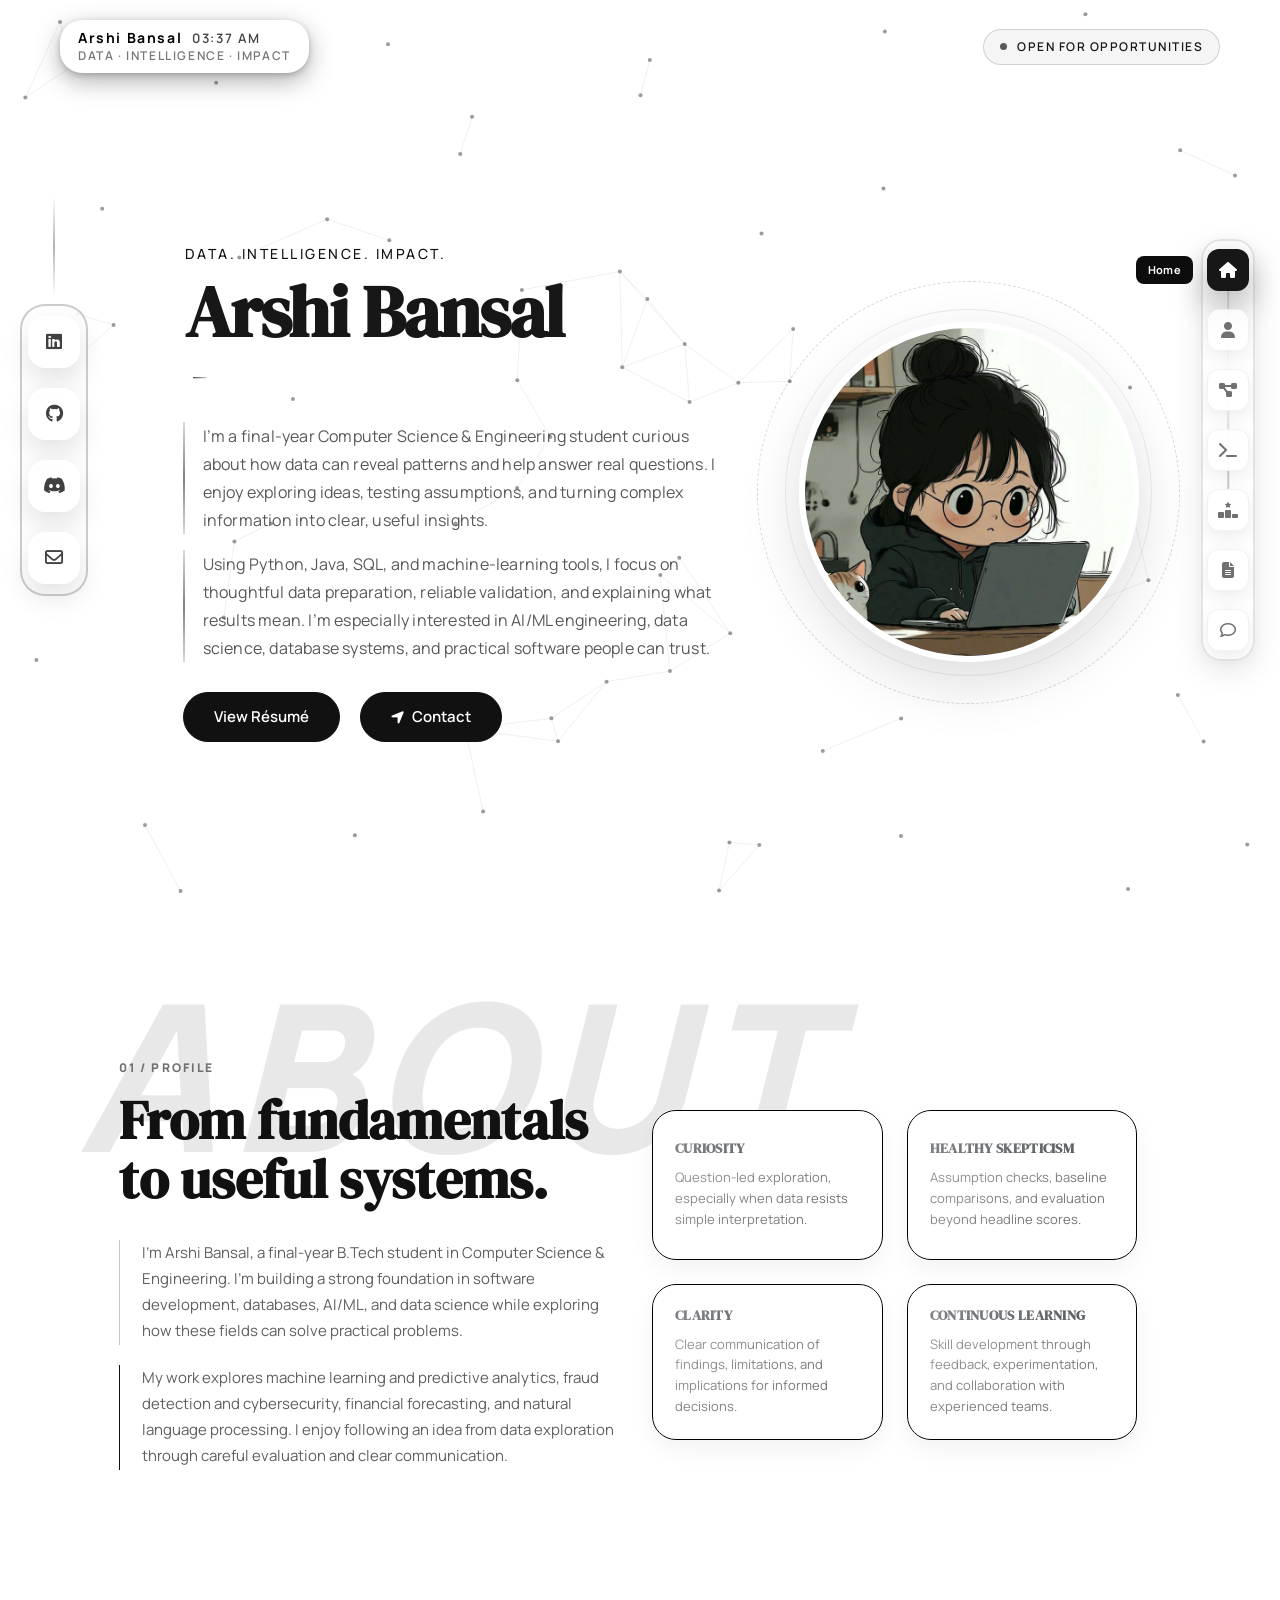
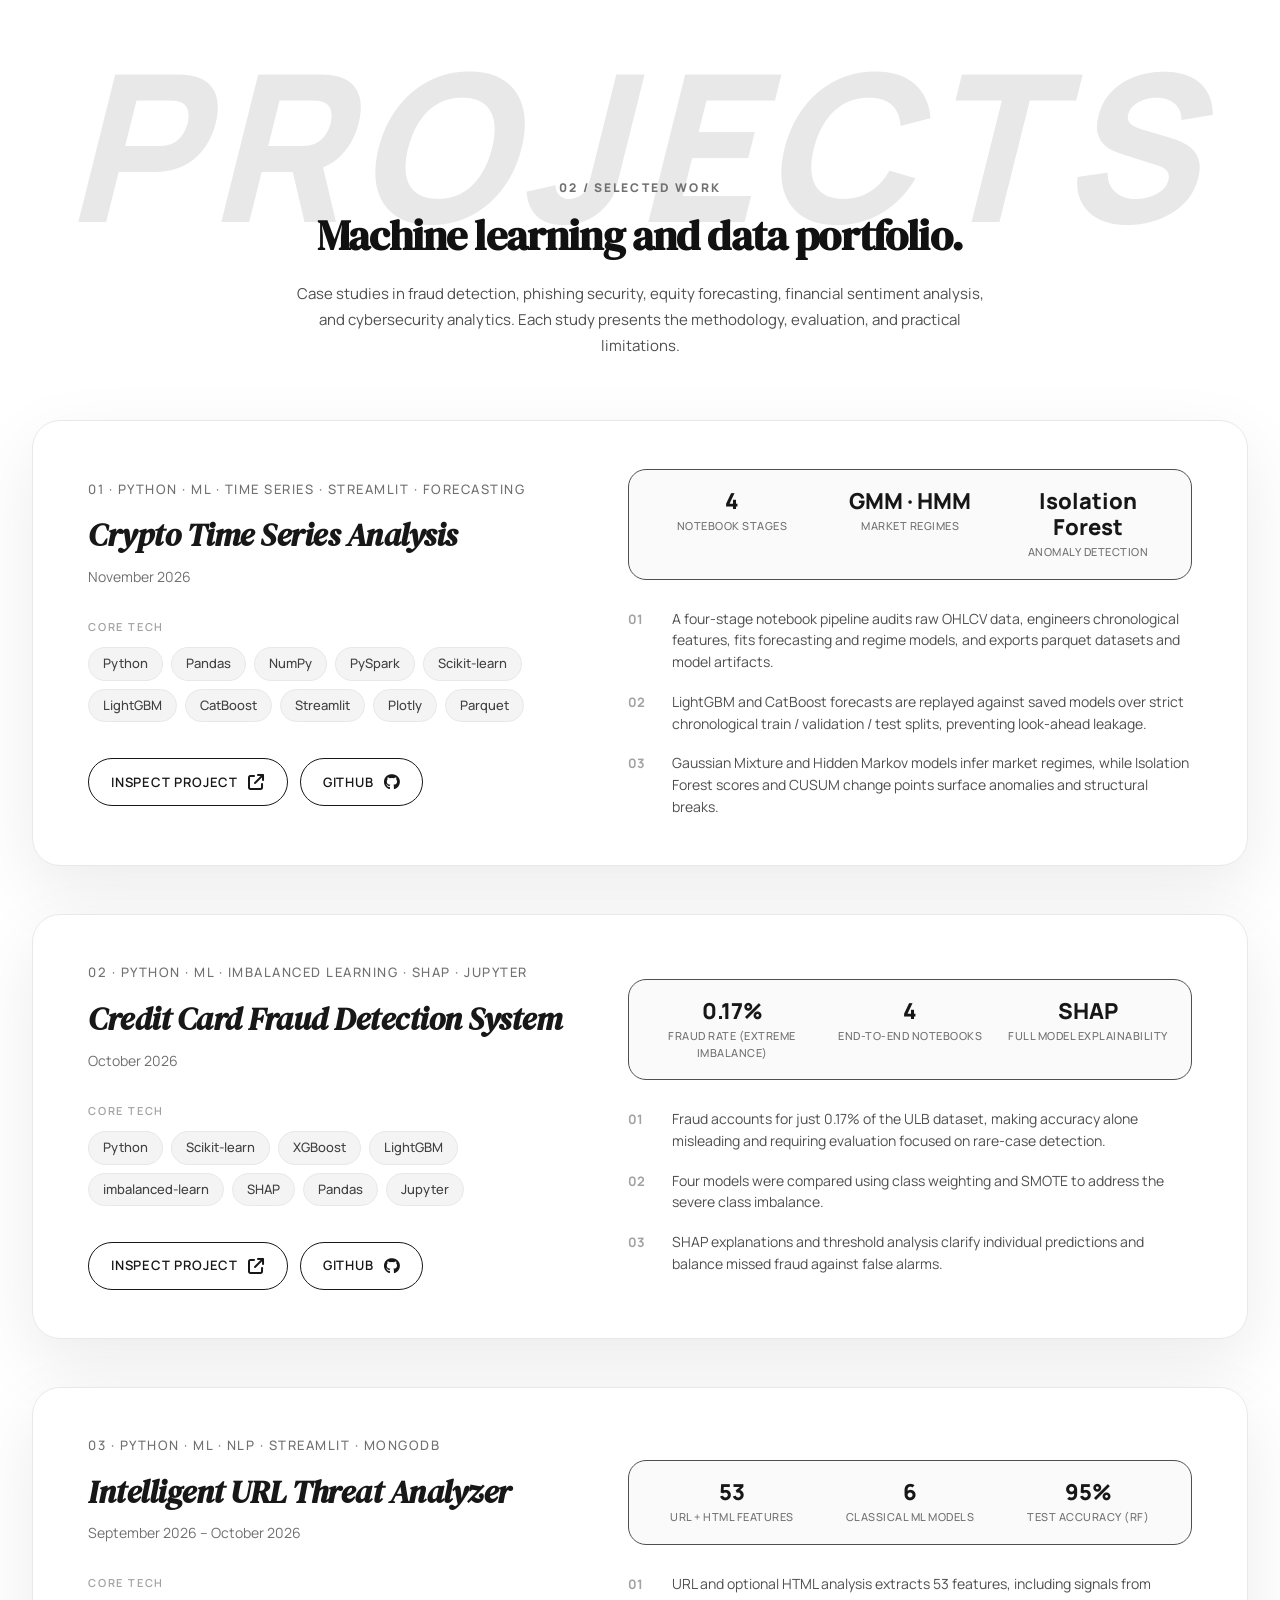
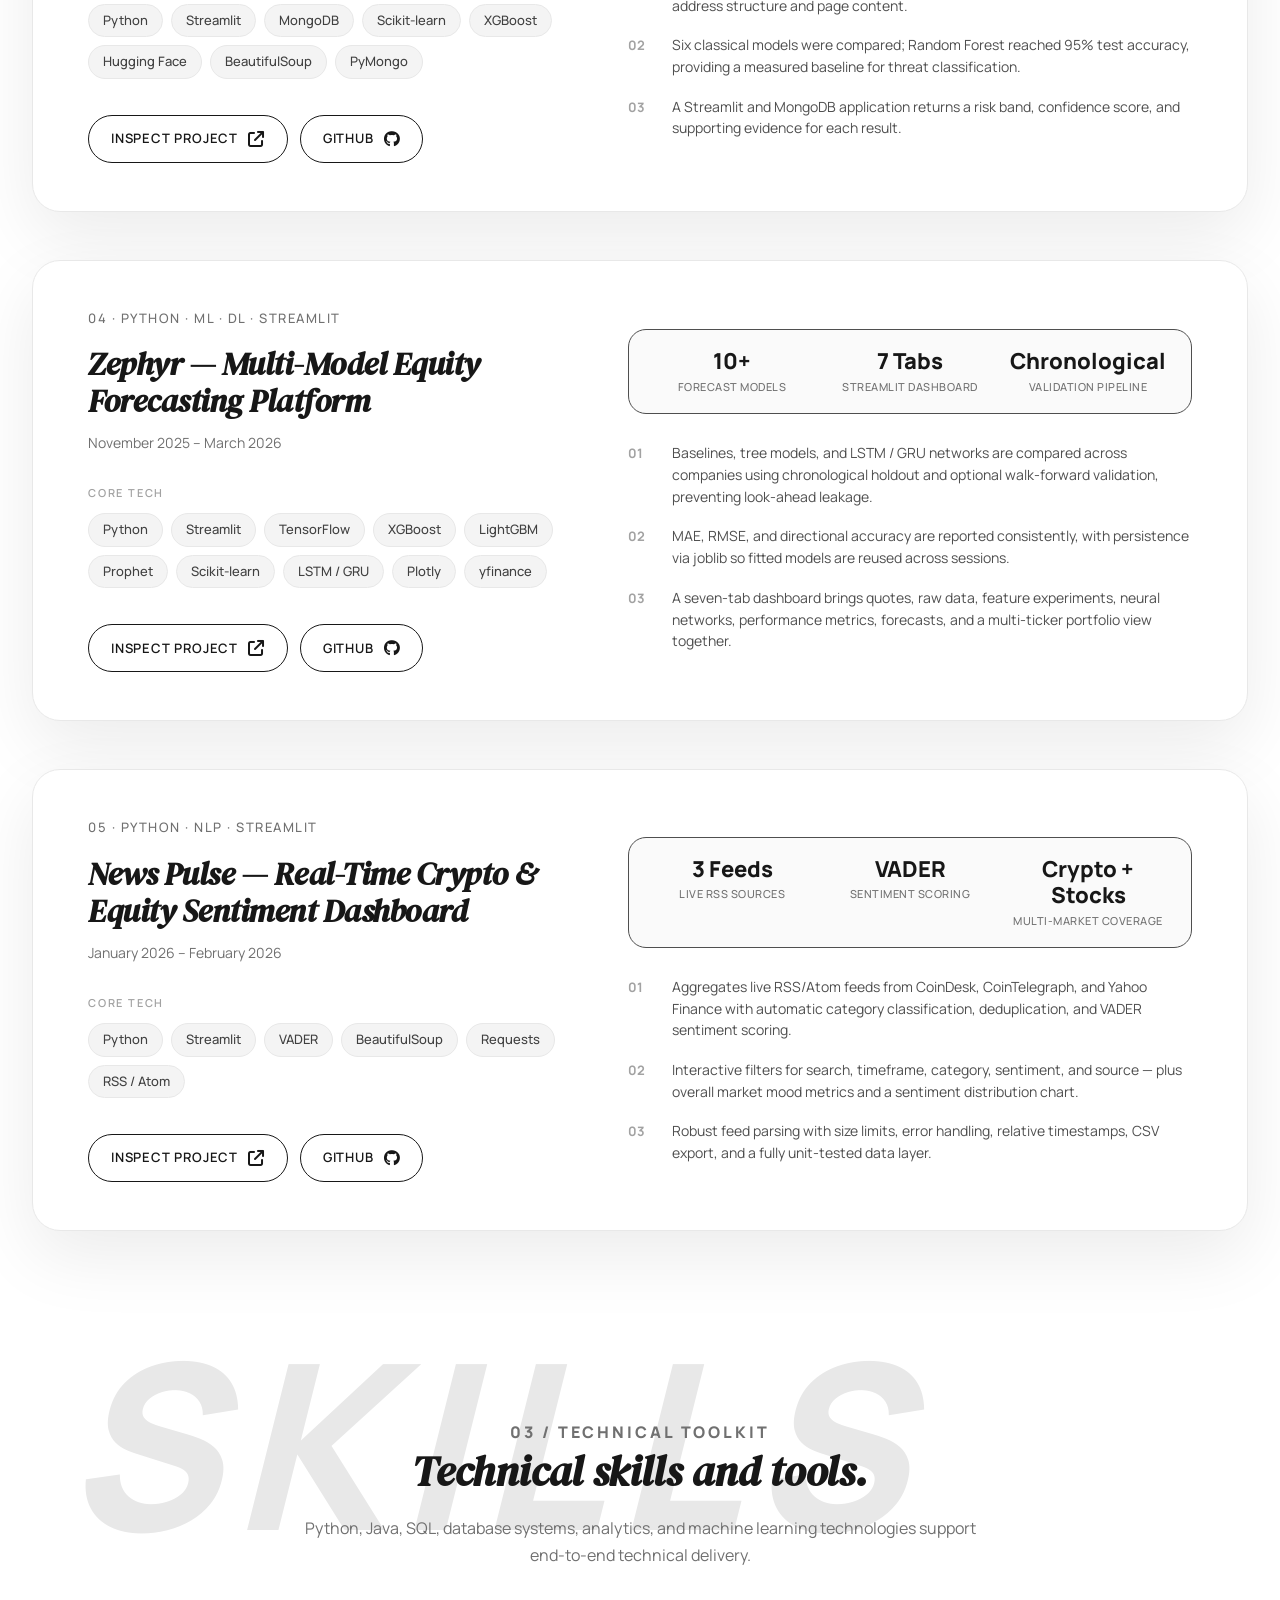
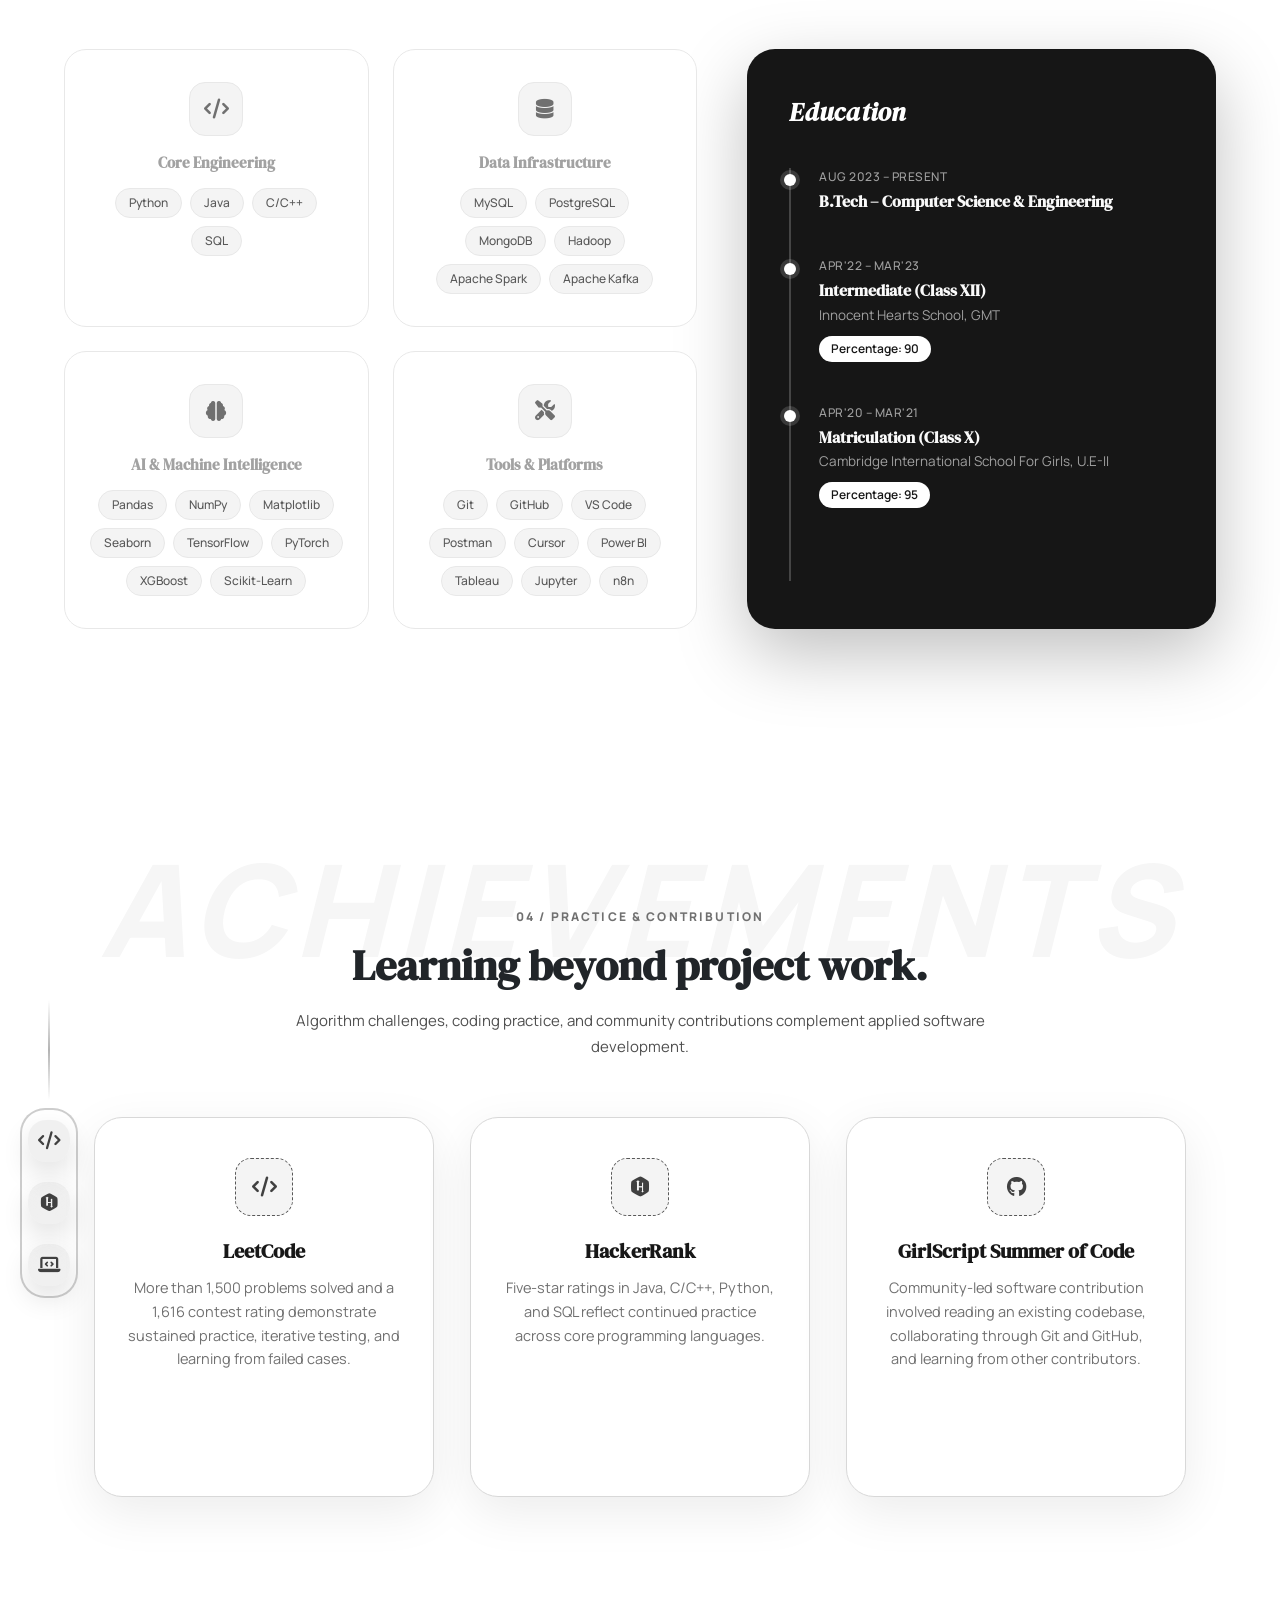
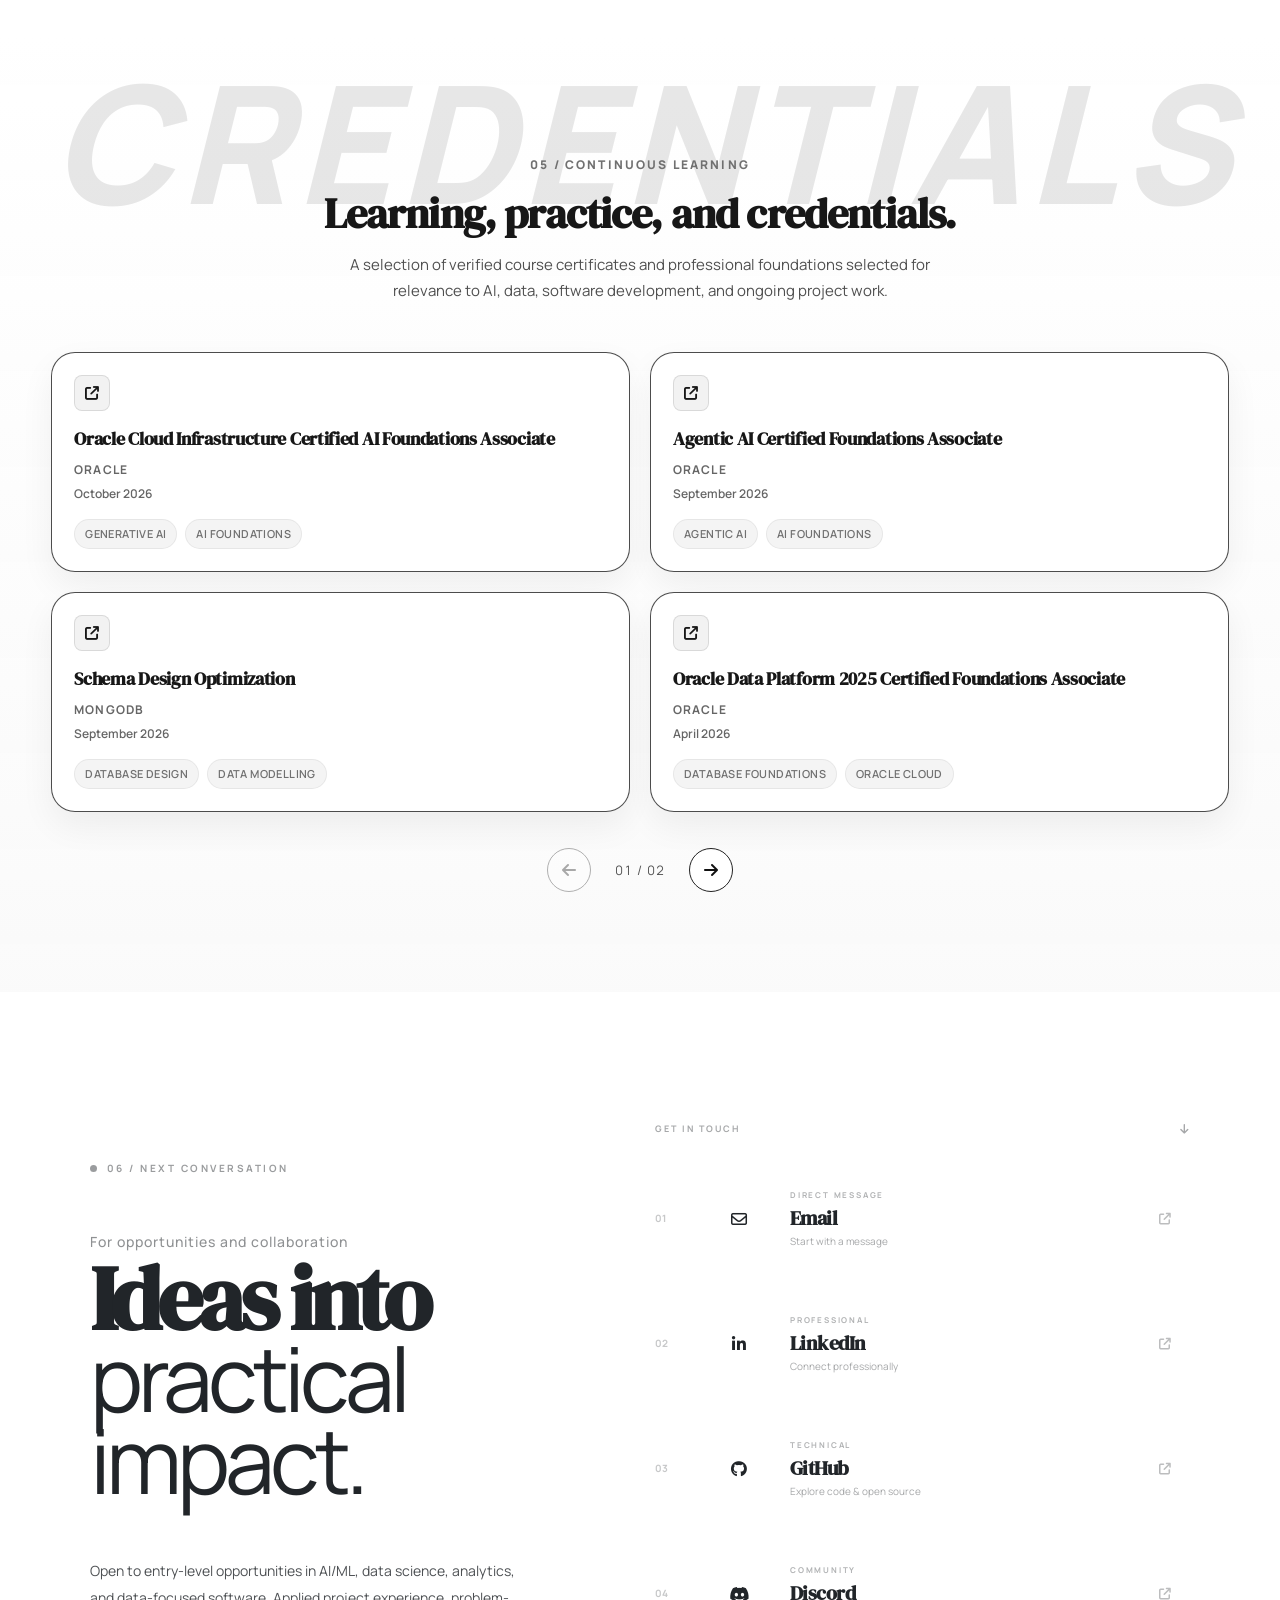
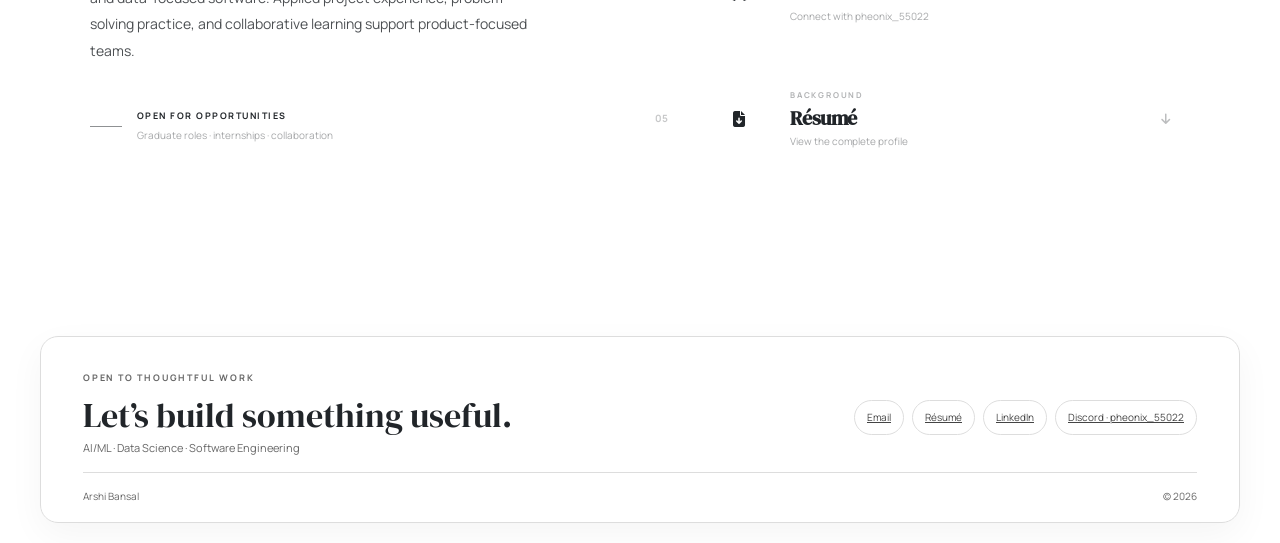
==== commit 8f3c10b1: "updated the project information" ====
--- a/index.html
+++ b/index.html
@@ -709,7 +709,6 @@
             </h3>
 
             <p class="project-duration">November 2025 – March 2026</p>
-
             <div class="core-tech">
               <span class="core-label">CORE TECH</span>
 
@@ -719,6 +718,7 @@
                 <span>TensorFlow</span>
                 <span>XGBoost</span>
                 <span>LightGBM</span>
+                <span>Prophet</span>
                 <span>Scikit-learn</span>
                 <span>LSTM / GRU</span>
                 <span>Plotly</span>
@@ -752,13 +752,13 @@
           <div class="project-right">
             <div class="metrics-row">
               <div class="metric">
-                <div class="metric-value">8+</div>
+                <div class="metric-value">10+</div>
                 <div class="metric-label">Forecast Models</div>
               </div>
 
               <div class="metric">
-                <div class="metric-value">65</div>
-                <div class="metric-label">Global Companies</div>
+                <div class="metric-value">7 Tabs</div>
+                <div class="metric-label">Streamlit Dashboard</div>
               </div>
 
               <div class="metric">
@@ -772,9 +772,9 @@
                 <span class="point-num">01</span>
 
                 <p>
-                  More than eight models are compared across 65 companies using
-                  features available at prediction time, preventing future
-                  information from leaking into forecasts.
+                  Baselines, tree models, and LSTM / GRU networks are compared
+                  across companies using chronological holdout and optional
+                  walk-forward validation, preventing look-ahead leakage.
                 </p>
               </div>
 
@@ -782,16 +782,19 @@
                 <span class="point-num">02</span>
 
                 <p>
-                  Chronological and walk-forward validation support fair
-                  comparisons across experiments and forecast horizons.
+                  MAE, RMSE, and directional accuracy are reported consistently,
+                  with persistence via joblib so fitted models are reused across
+                  sessions.
                 </p>
               </div>
 
               <div class="point">
                 <span class="point-num">03</span>
+
                 <p>
-                  A six-tab dashboard brings data, model experiments, and
-                  forecasts together for exploration and comparison.
+                  A seven-tab dashboard brings quotes, raw data, feature
+                  experiments, neural networks, performance metrics, forecasts,
+                  and a multi-ticker portfolio view together.
                 </p>
               </div>
             </div>
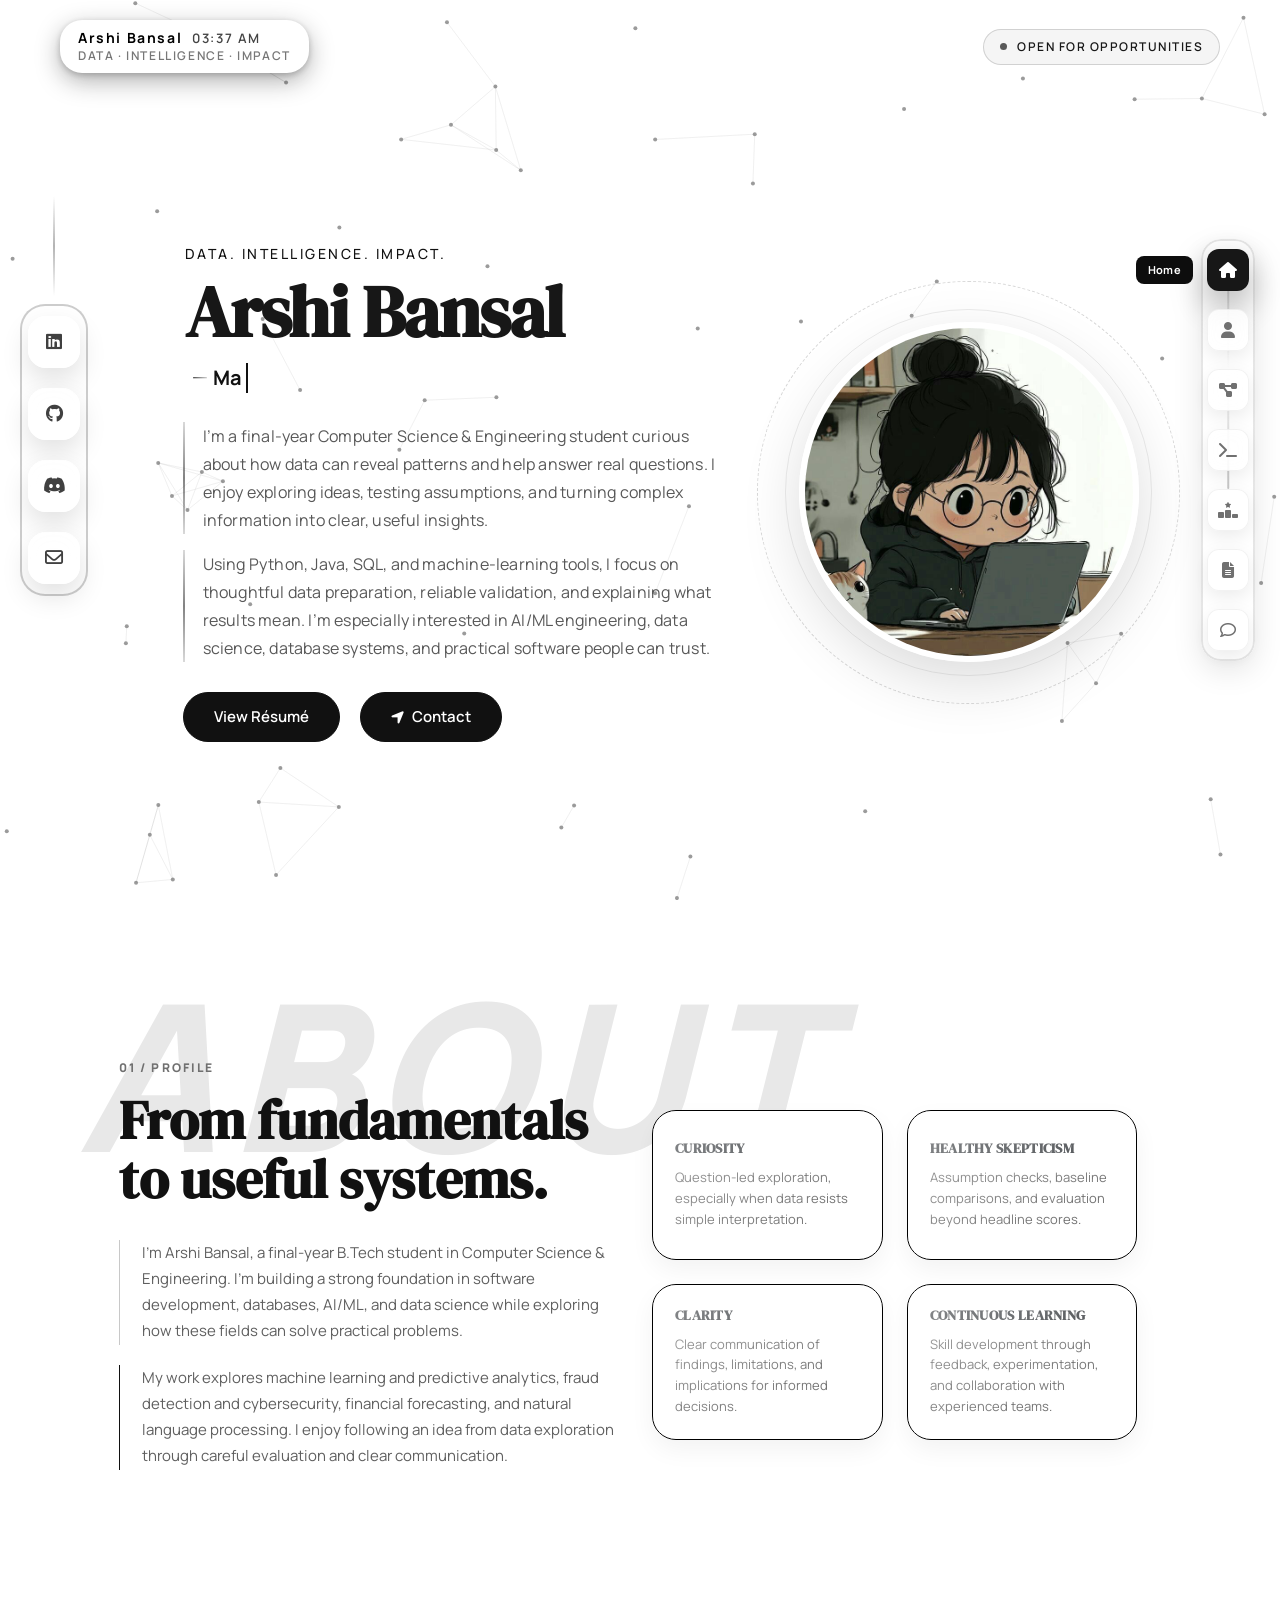
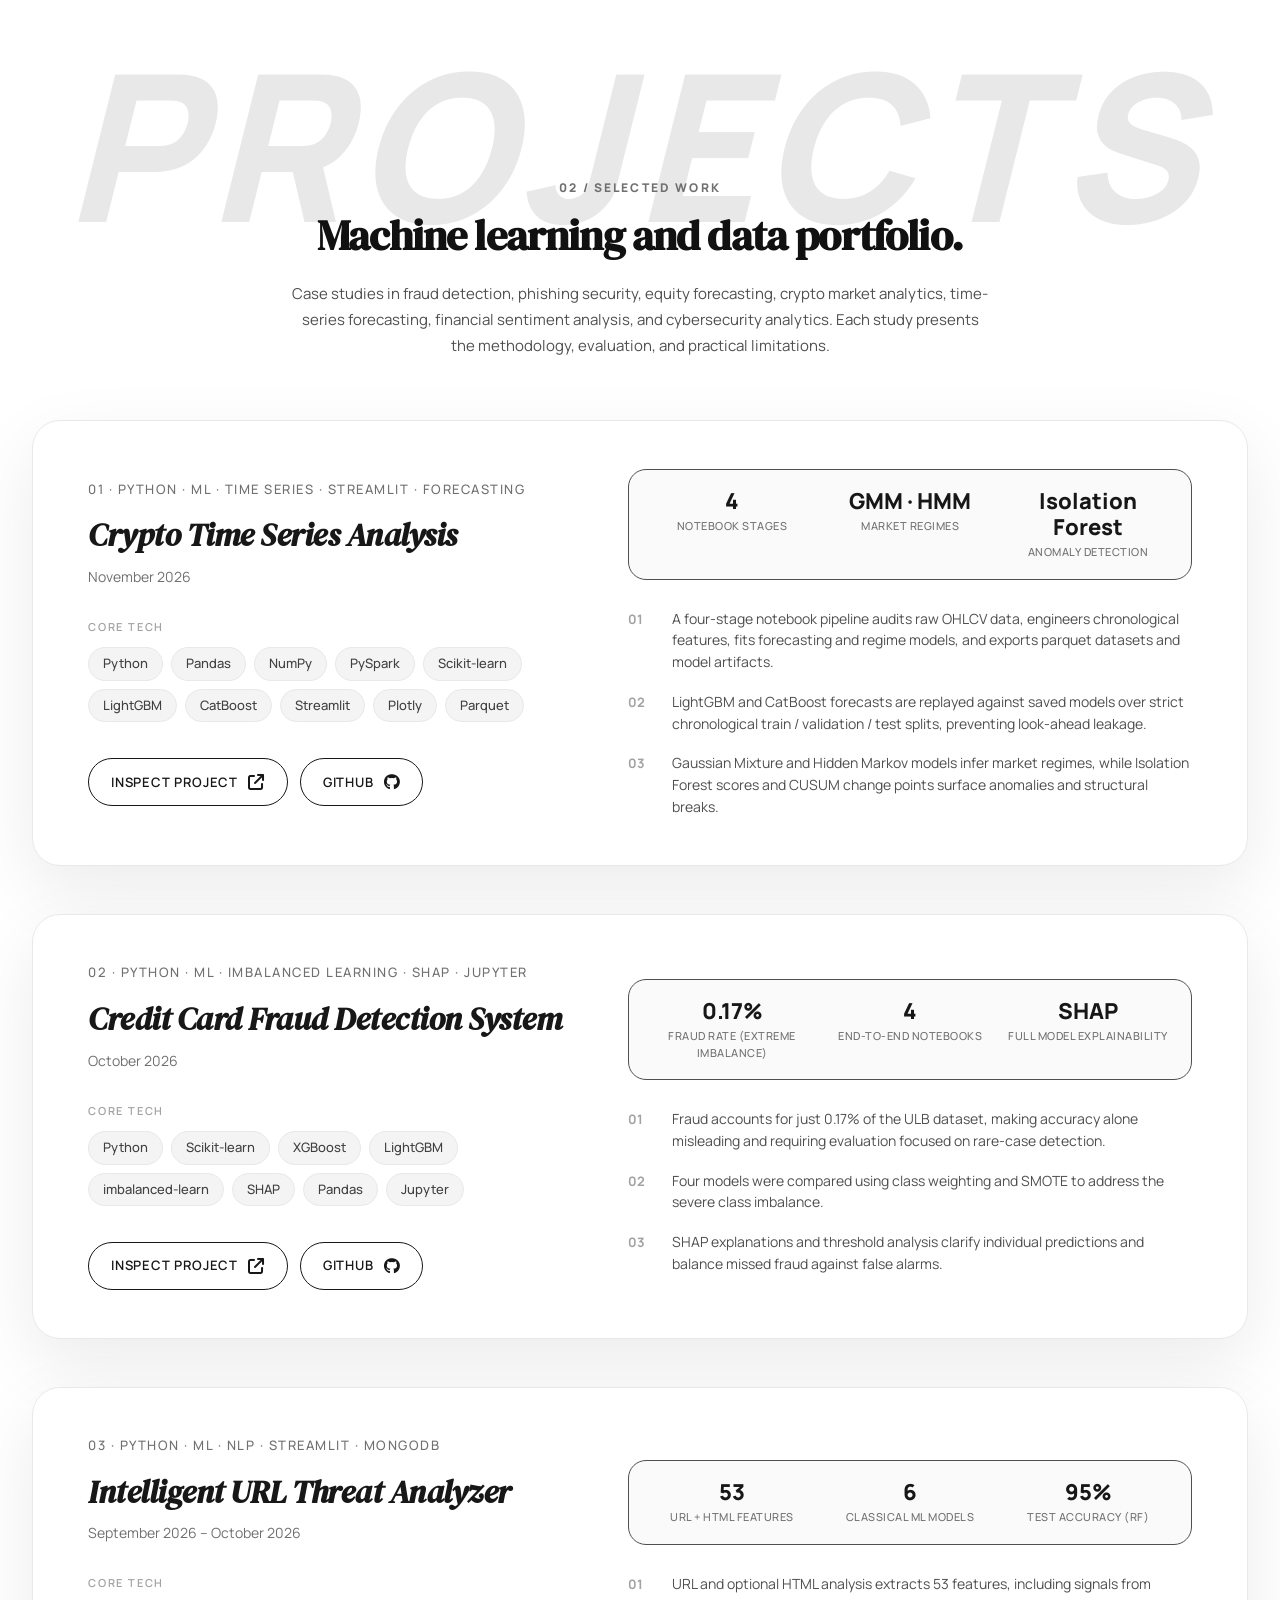
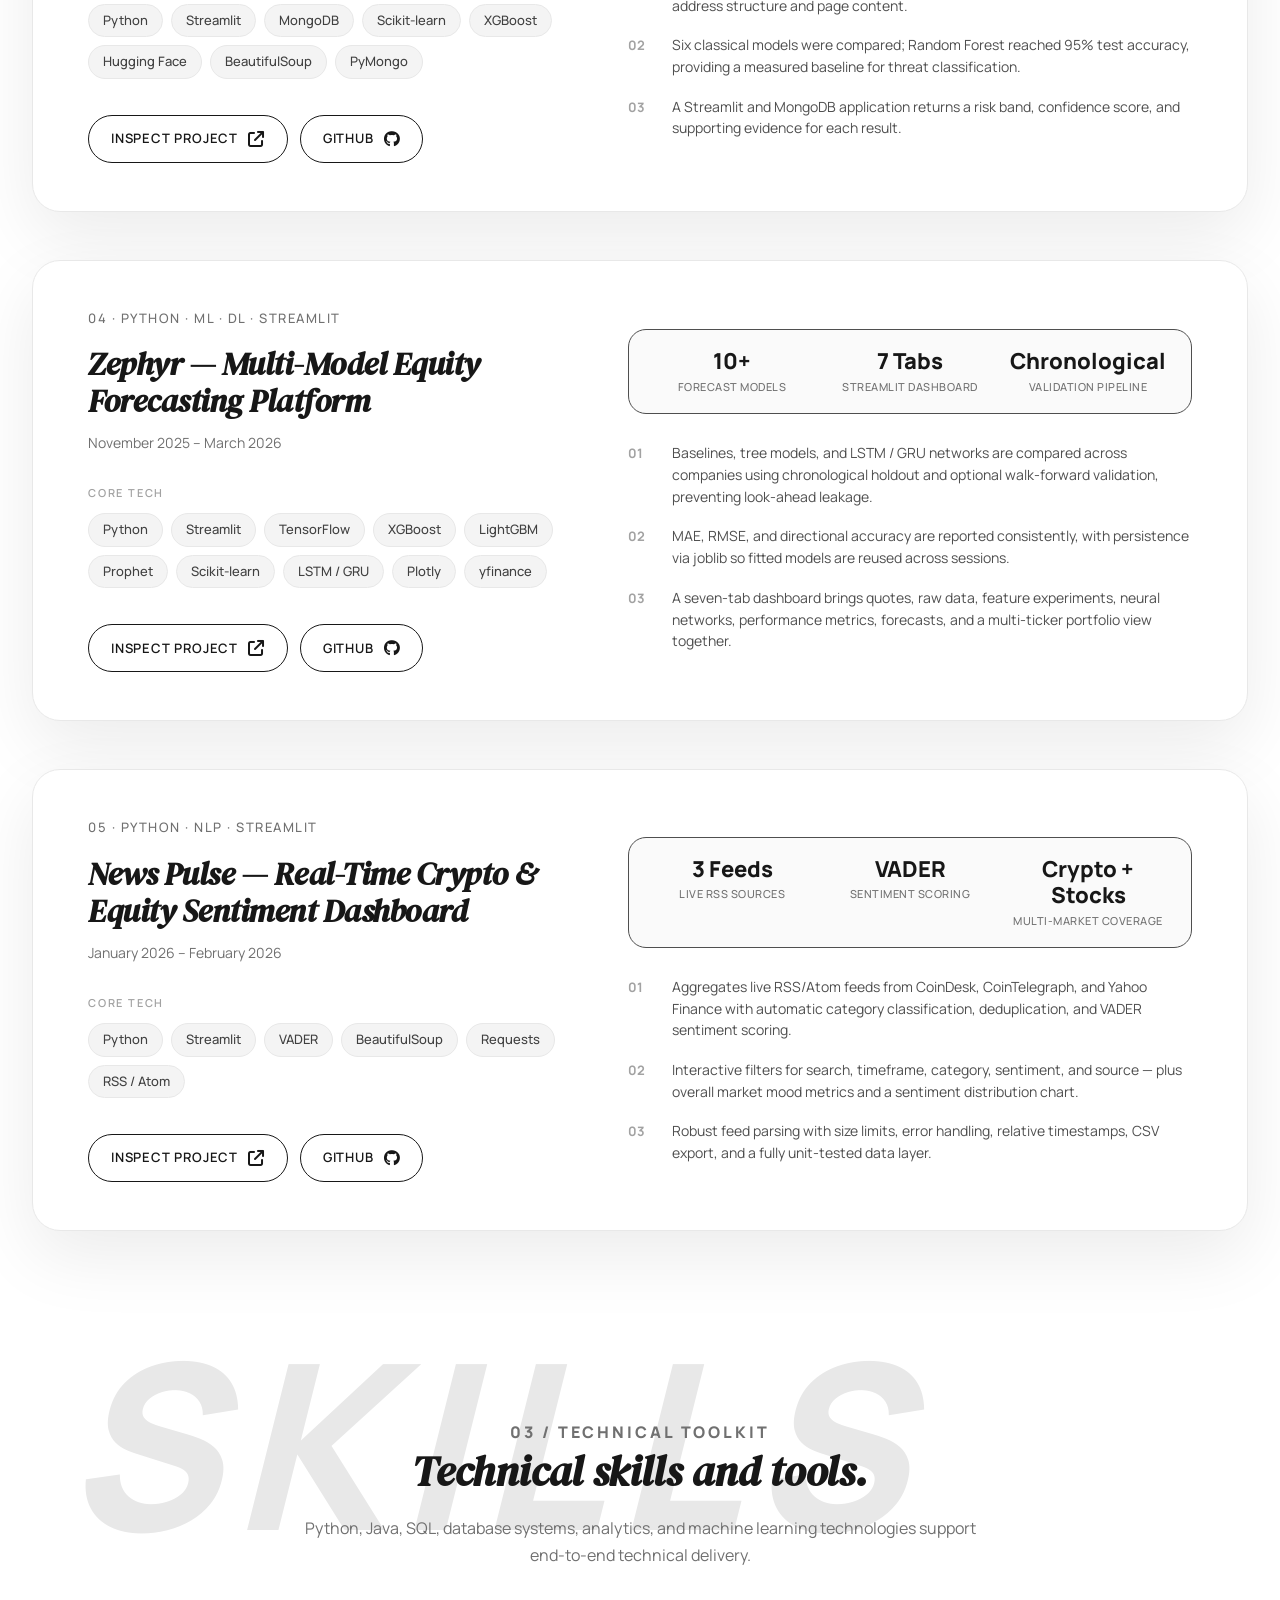
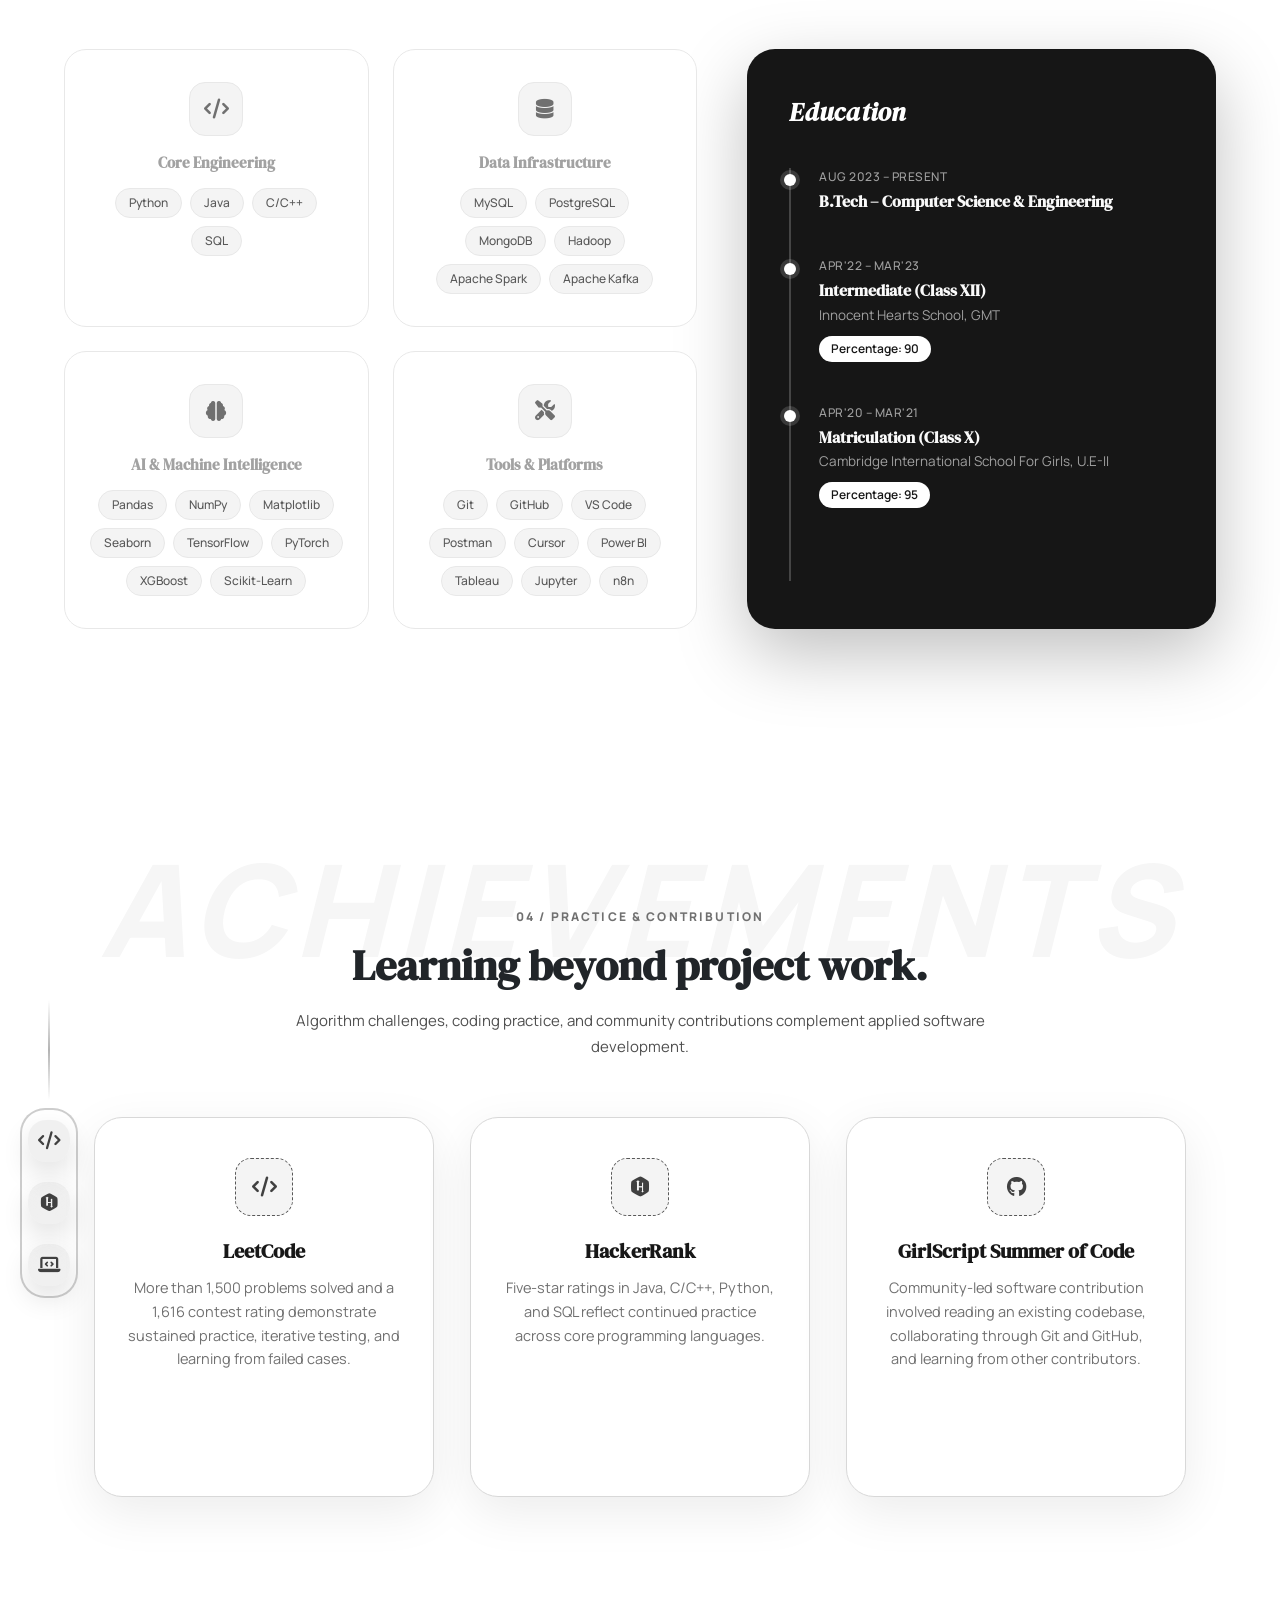
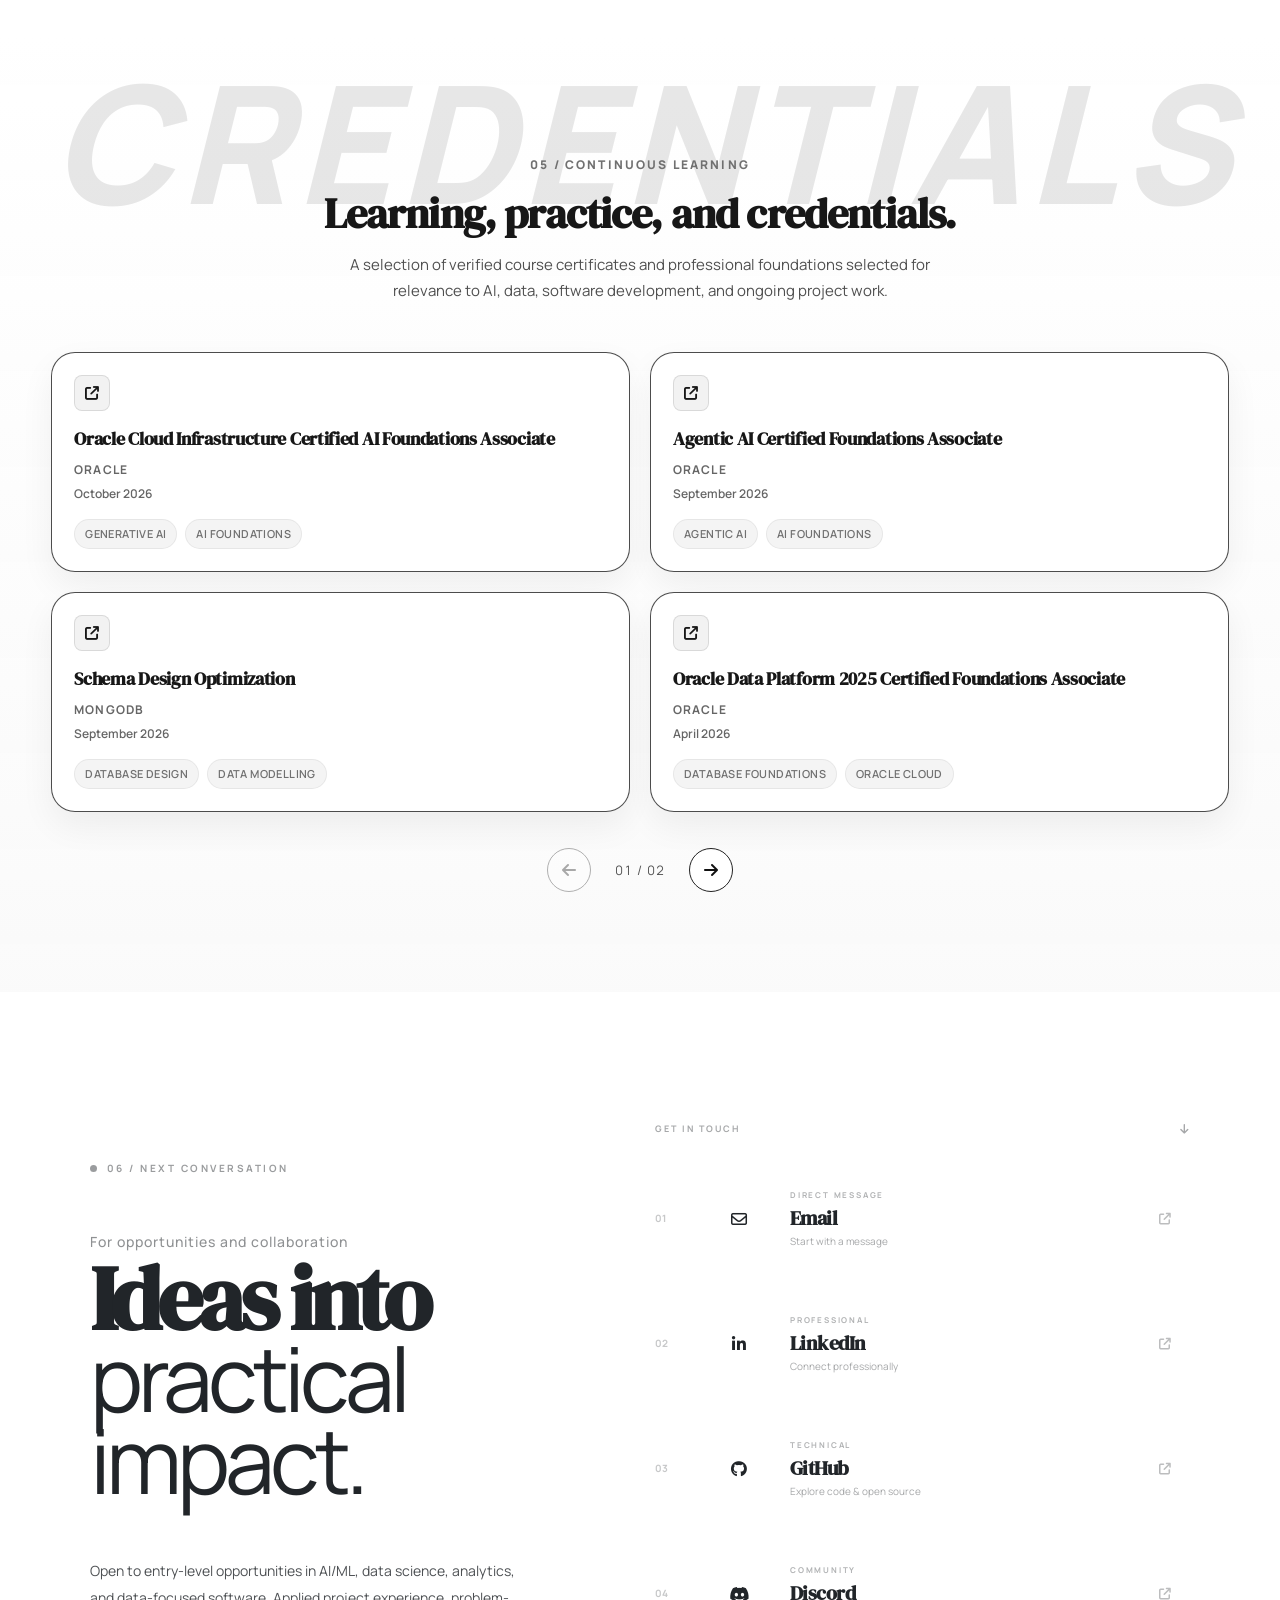
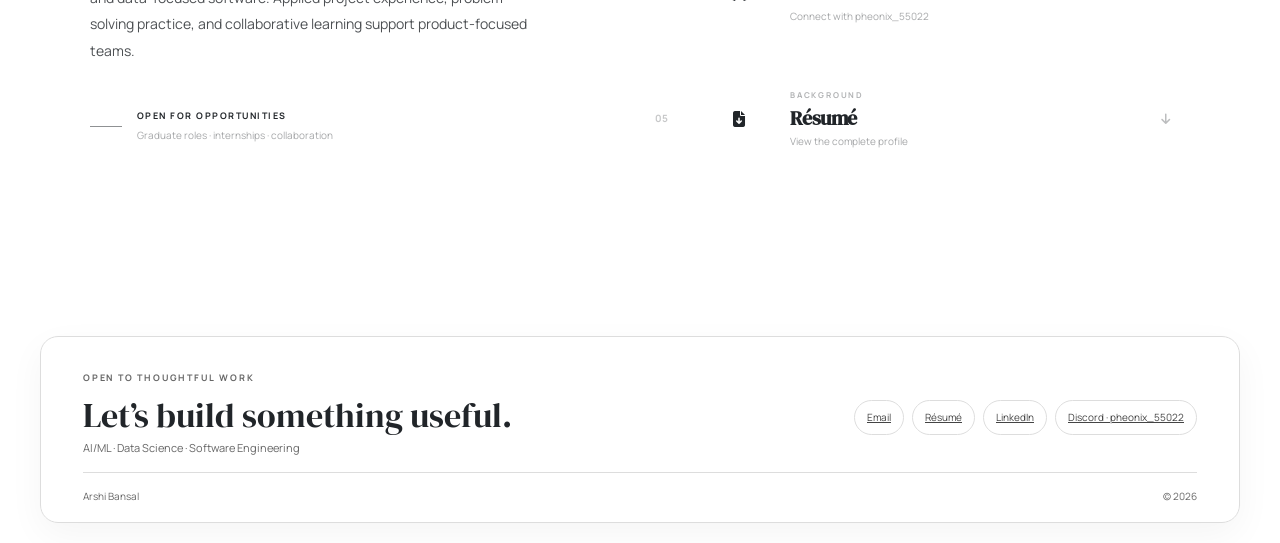
==== commit 829b196d: "fixes" ====
--- a/index.html
+++ b/index.html
@@ -22,7 +22,7 @@
     />
     <meta
       property="og:description"
-      content="Applied projects in machine learning, fraud detection, phishing analysis, equity forecasting, financial NLP, and cybersecurity analytics."
+      content="Applied projects in machine learning, fraud detection, phishing analysis, equity forecasting, crypto market analytics, time-series forecasting, financial NLP, and cybersecurity analytics."
     />
     <meta
       property="og:url"
@@ -39,7 +39,7 @@
     />
     <meta
       name="twitter:description"
-      content="Applied projects in machine learning, fraud detection, phishing analysis, equity forecasting, financial NLP, and cybersecurity analytics."
+      content="Applied projects in machine learning, fraud detection, phishing analysis, equity forecasting, crypto market analytics, time-series forecasting, financial NLP, and cybersecurity analytics."
     />
 
     <title>Arshi Bansal | Machine Learning &amp; Data Science Portfolio</title>
@@ -390,9 +390,9 @@
 
           <p class="section-desc text-center">
             Case studies in fraud detection, phishing security, equity
-            forecasting, financial sentiment analysis, and cybersecurity
-            analytics. Each study presents the methodology, evaluation, and
-            practical limitations.
+            forecasting, crypto market analytics, time-series forecasting,
+            financial sentiment analysis, and cybersecurity analytics. Each study
+            presents the methodology, evaluation, and practical limitations.
           </p>
         </div>
 
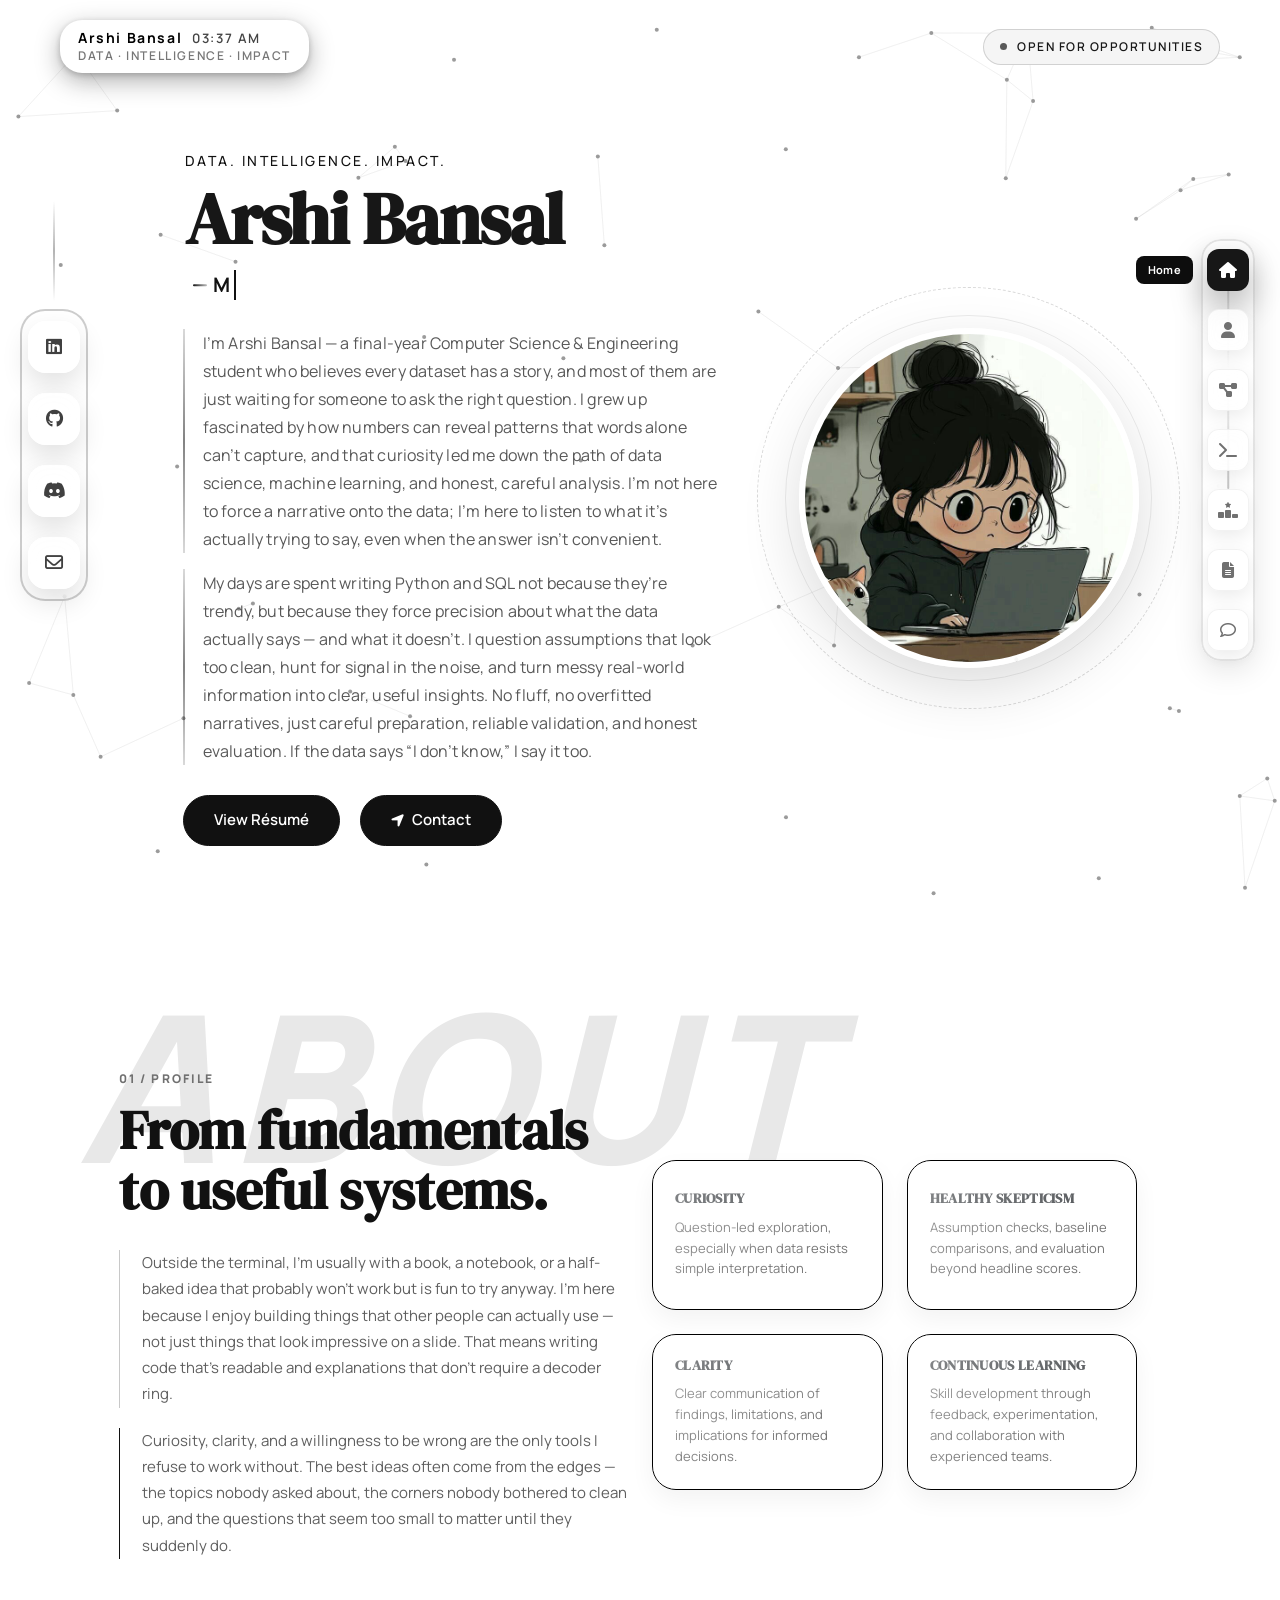
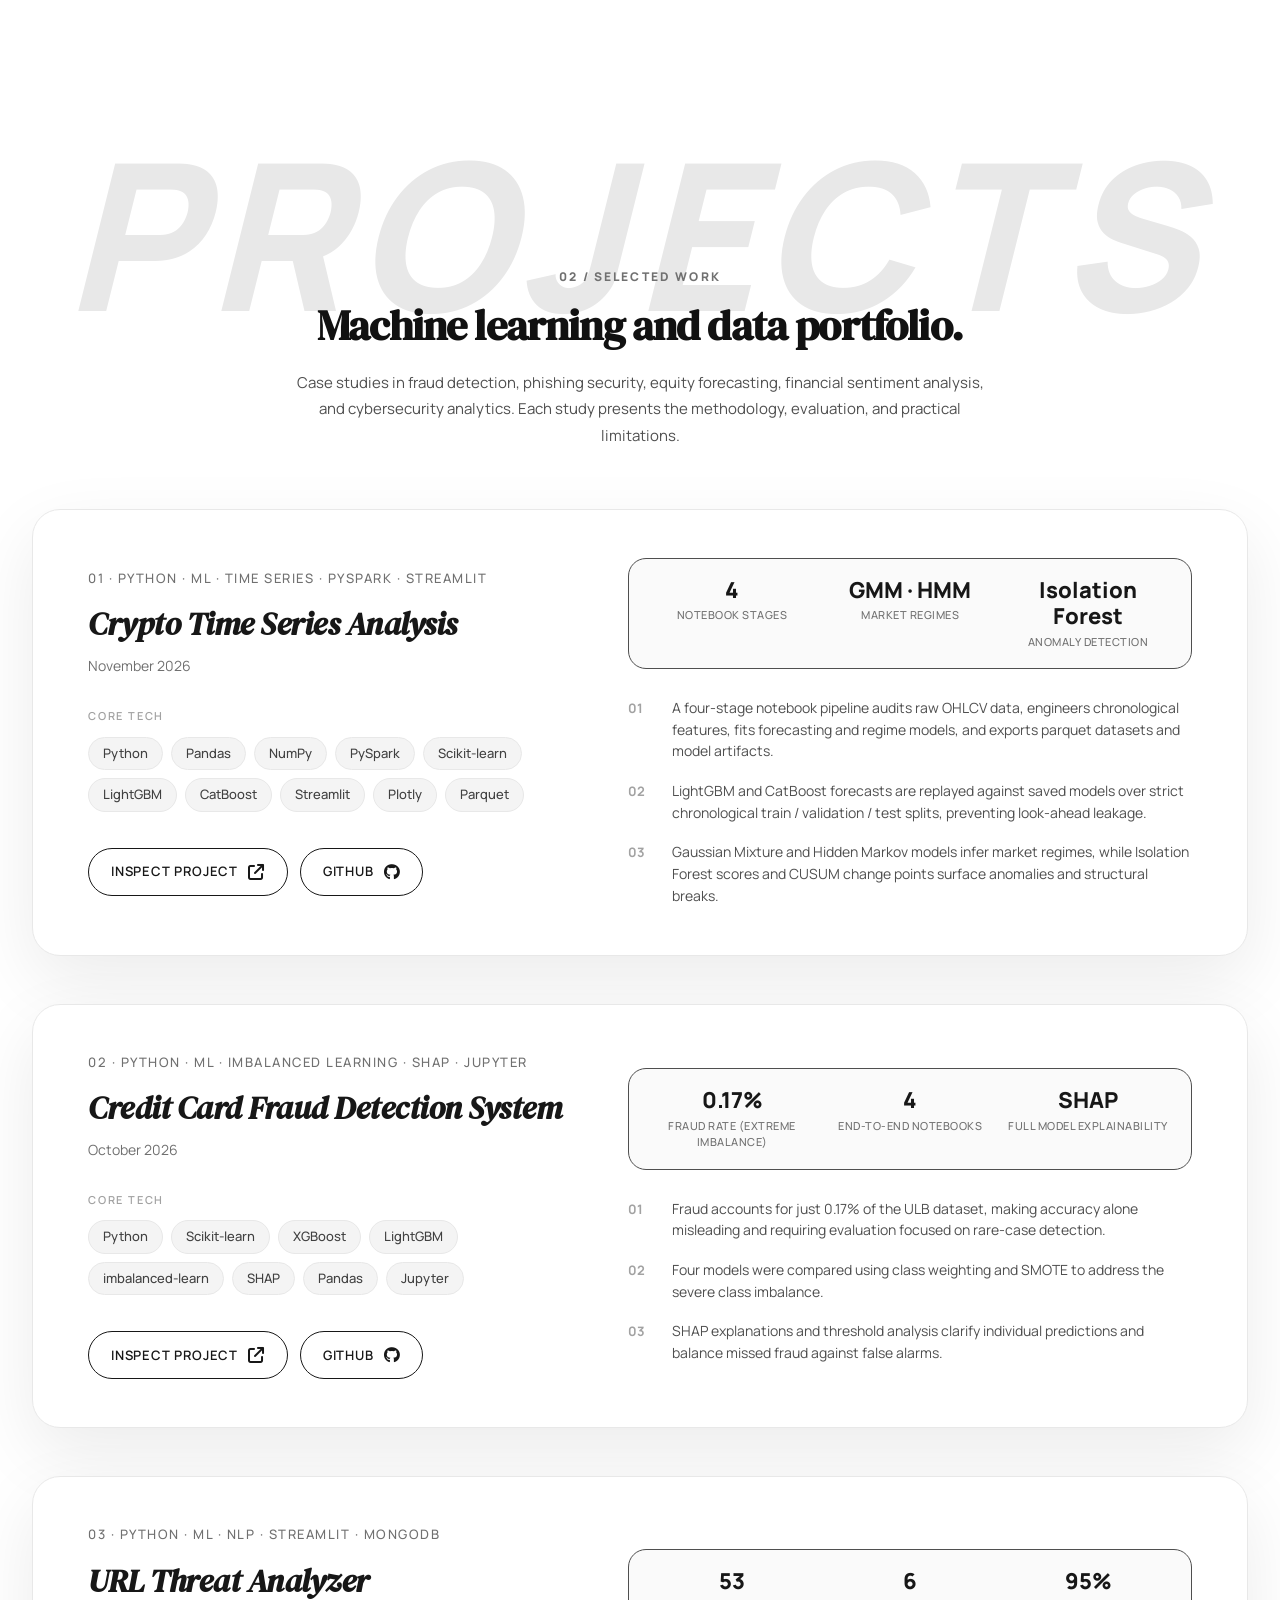
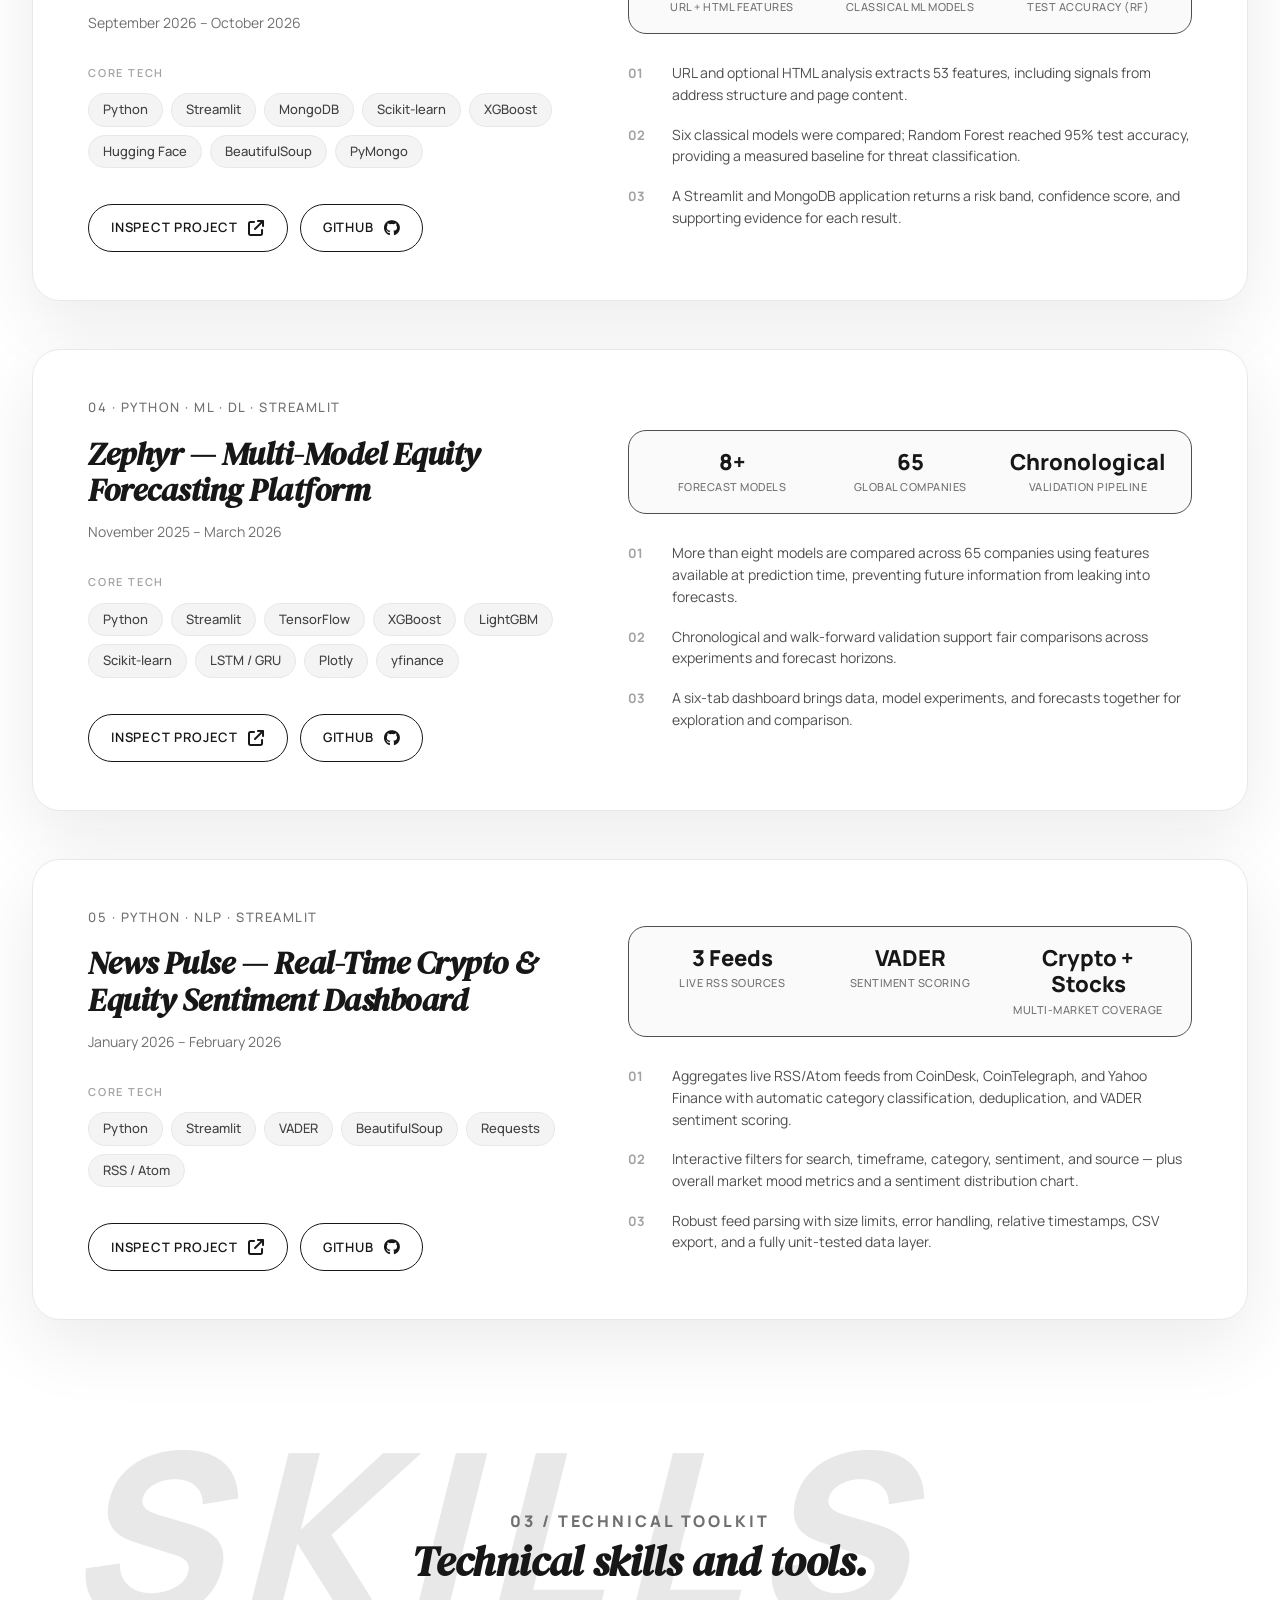
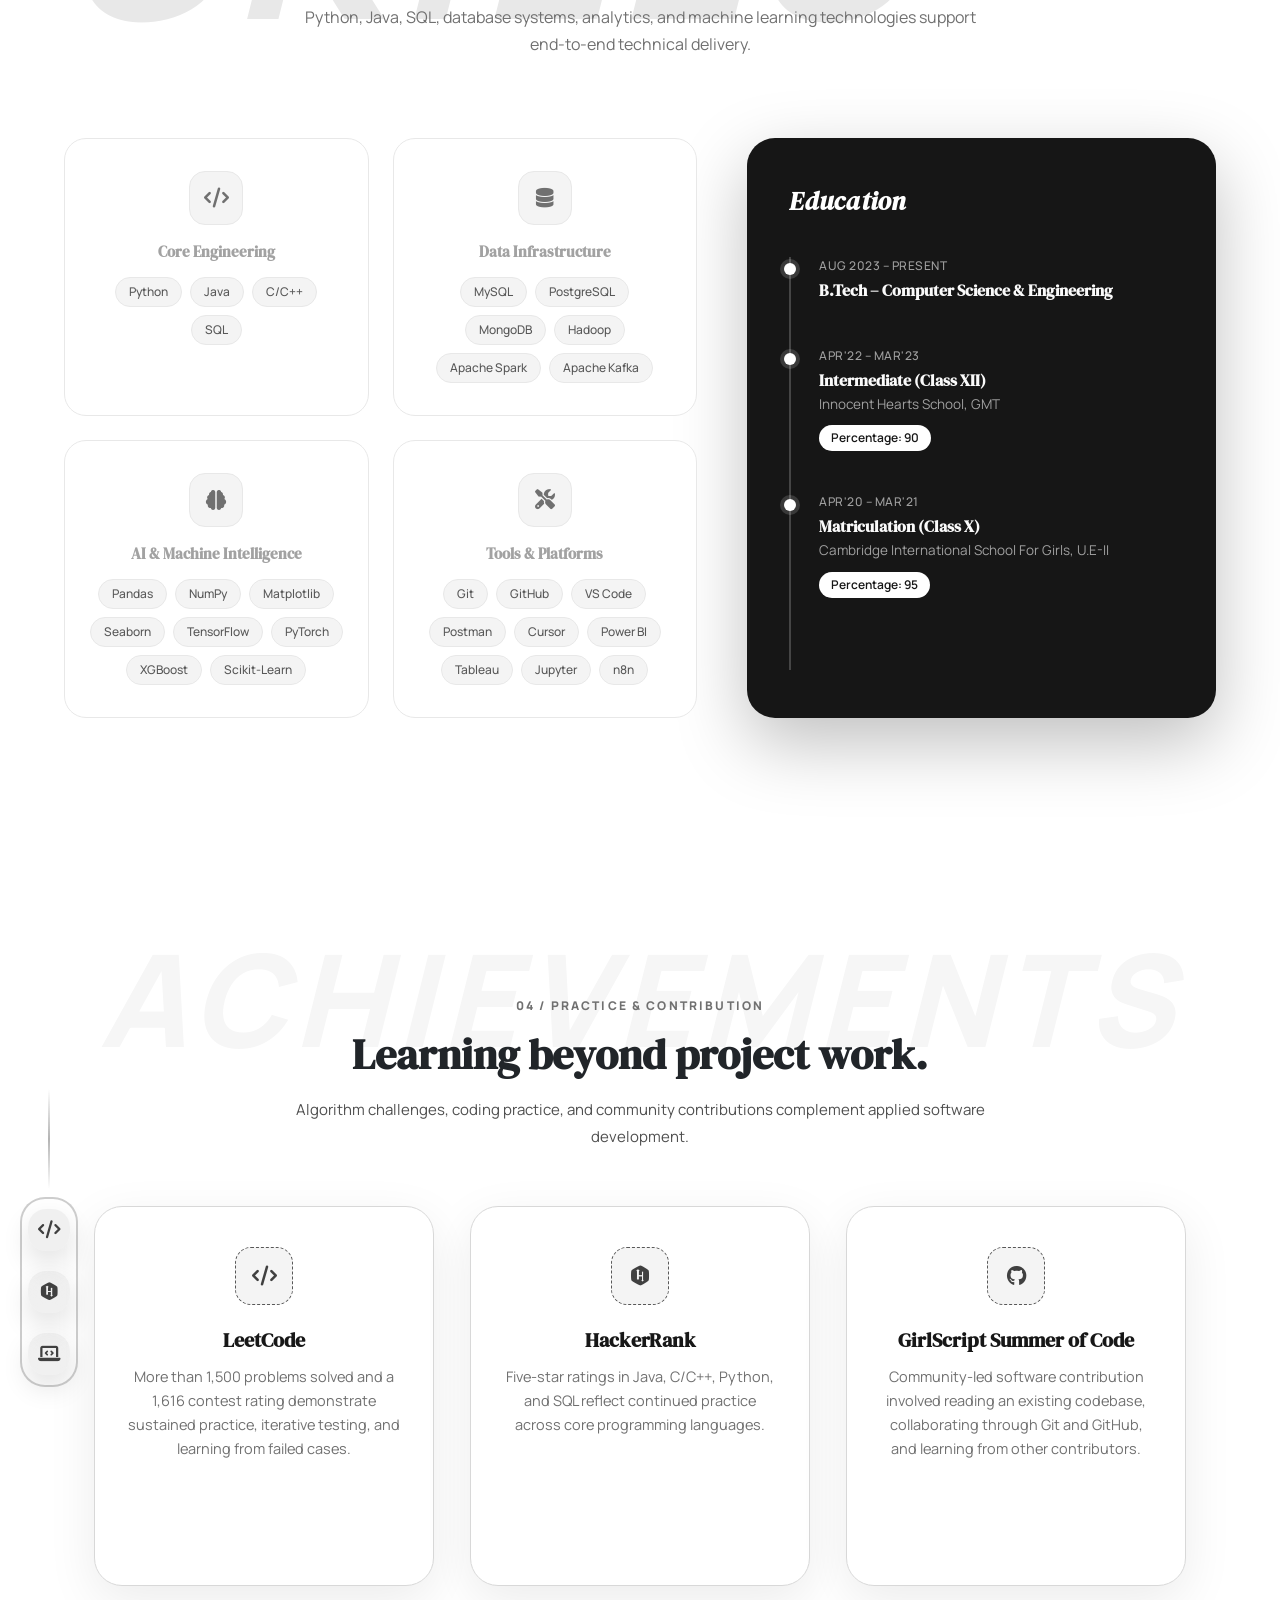
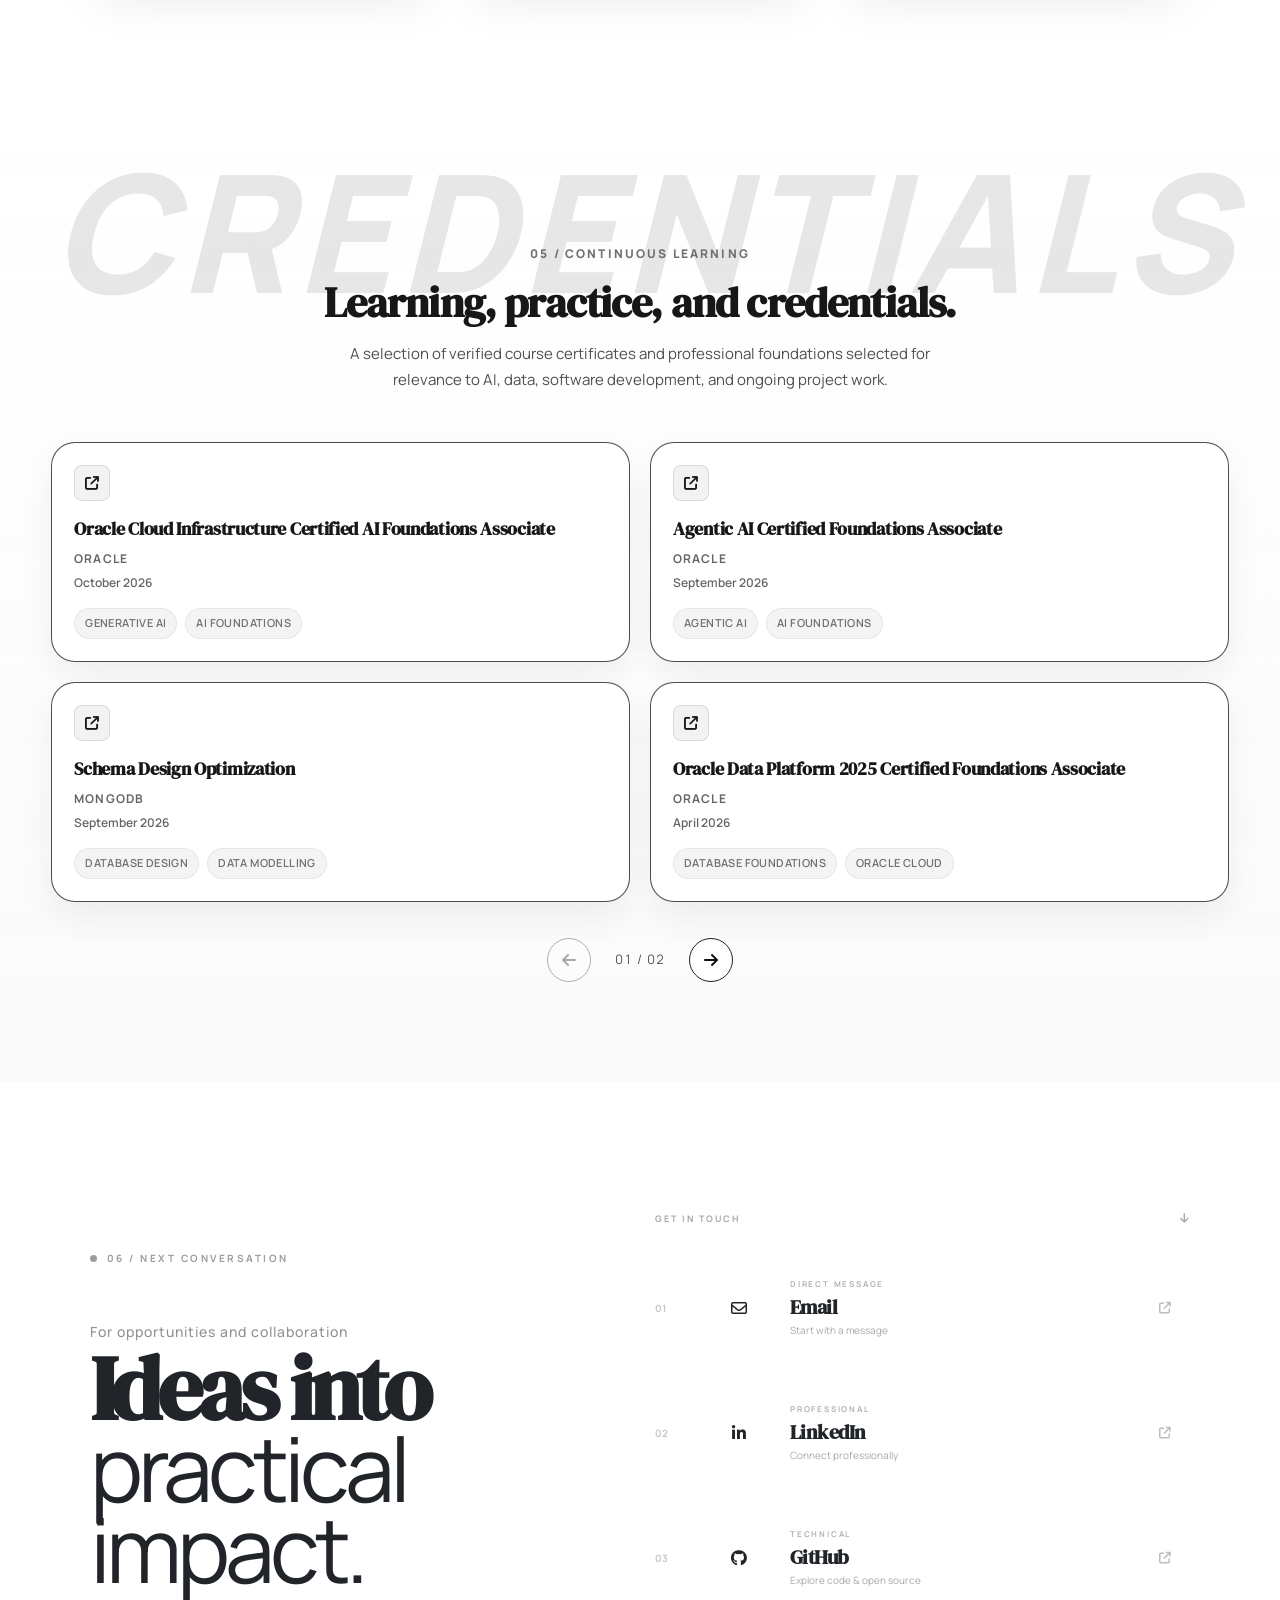
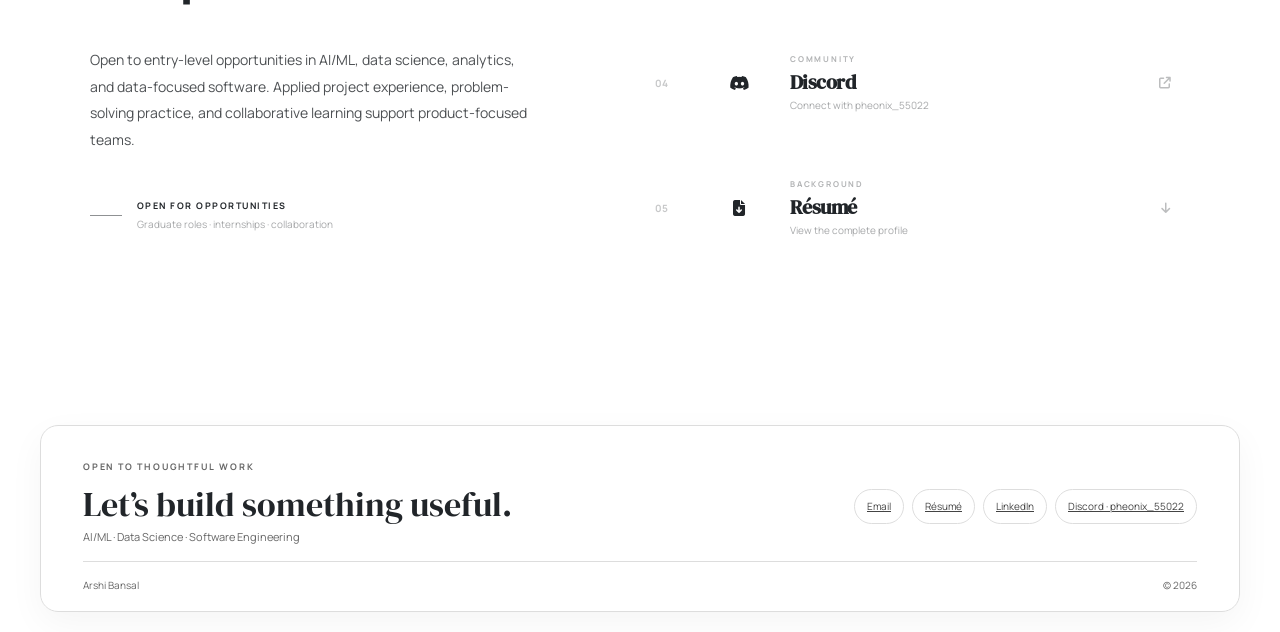
==== commit 77d0c3b4: "." ====
--- a/index.html
+++ b/index.html
@@ -22,7 +22,7 @@
     />
     <meta
       property="og:description"
-      content="Applied projects in machine learning, fraud detection, phishing analysis, equity forecasting, crypto market analytics, time-series forecasting, financial NLP, and cybersecurity analytics."
+      content="Applied projects in machine learning, fraud detection, phishing analysis, equity forecasting, financial NLP, and cybersecurity analytics."
     />
     <meta
       property="og:url"
@@ -39,7 +39,7 @@
     />
     <meta
       name="twitter:description"
-      content="Applied projects in machine learning, fraud detection, phishing analysis, equity forecasting, crypto market analytics, time-series forecasting, financial NLP, and cybersecurity analytics."
+      content="Applied projects in machine learning, fraud detection, phishing analysis, equity forecasting, financial NLP, and cybersecurity analytics."
     />
 
     <title>Arshi Bansal | Machine Learning &amp; Data Science Portfolio</title>
@@ -254,18 +254,27 @@
             </div>
 
             <p class="hero-desc">
-              I’m a final-year Computer Science &amp; Engineering student
-              curious about how data can reveal patterns and help answer real
-              questions. I enjoy exploring ideas, testing assumptions, and
-              turning complex information into clear, useful insights.
+              I’m Arshi Bansal — a final-year Computer Science &amp;
+              Engineering student who believes every dataset has a story,
+              and most of them are just waiting for someone to ask the
+              right question. I grew up fascinated by how numbers can
+              reveal patterns that words alone can’t capture, and that
+              curiosity led me down the path of data science, machine
+              learning, and honest, careful analysis. I’m not here to
+              force a narrative onto the data; I’m here to listen to what
+              it’s actually trying to say, even when the answer isn’t
+              convenient.
             </p>
 
             <p class="hero-desc">
-              Using Python, Java, SQL, and machine-learning tools, I focus on
-              thoughtful data preparation, reliable validation, and explaining
-              what results mean. I’m especially interested in AI/ML engineering,
-              data science, database systems, and practical software people can
-              trust.
+              My days are spent writing Python and SQL not because they’re
+              trendy, but because they force precision about what the data
+              actually says — and what it doesn’t. I question assumptions
+              that look too clean, hunt for signal in the noise, and turn
+              messy real-world information into clear, useful insights.
+              No fluff, no overfitted narratives, just careful
+              preparation, reliable validation, and honest evaluation.
+              If the data says “I don’t know,” I say it too.
             </p>
 
             <div class="hero-buttons">
@@ -313,17 +322,20 @@
             </h2>
 
             <p class="about-text">
-              I’m Arshi Bansal, a final-year B.Tech student in Computer Science
-              &amp; Engineering. I’m building a strong foundation in software
-              development, databases, AI/ML, and data science while exploring
-              how these fields can solve practical problems.
+              Outside the terminal, I’m usually with a book, a notebook, or a
+              half-baked idea that probably won’t work but is fun to try
+              anyway. I’m here because I enjoy building things that other
+              people can actually use — not just things that look impressive
+              on a slide. That means writing code that’s readable and
+              explanations that don’t require a decoder ring.
             </p>
 
             <p class="about-text">
-              My work explores machine learning and predictive analytics,
-              fraud detection and cybersecurity, financial forecasting, and
-              natural language processing. I enjoy following an idea from data
-              exploration through careful evaluation and clear communication.
+              Curiosity, clarity, and a willingness to be wrong are the only
+              tools I refuse to work without. The best ideas often come from
+              the edges — the topics nobody asked about, the corners nobody
+              bothered to clean up, and the questions that seem too small to
+              matter until they suddenly do.
             </p>
           </div>
 
@@ -390,9 +402,9 @@
 
           <p class="section-desc text-center">
             Case studies in fraud detection, phishing security, equity
-            forecasting, crypto market analytics, time-series forecasting,
-            financial sentiment analysis, and cybersecurity analytics. Each study
-            presents the methodology, evaluation, and practical limitations.
+            forecasting, financial sentiment analysis, and cybersecurity
+            analytics. Each study presents the methodology, evaluation, and
+            practical limitations.
           </p>
         </div>
 
@@ -401,7 +413,7 @@
           <!-- LEFT -->
           <div class="project-left">
             <div class="project-meta">
-              01 · PYTHON · ML · TIME SERIES · STREAMLIT · FORECASTING
+              01 · PYTHON · ML · TIME SERIES ·  PYSPARK · STREAMLIT
             </div>
 
             <h3 class="project-title">Crypto Time Series Analysis</h3>
@@ -607,7 +619,7 @@
               03 · PYTHON · ML · NLP · STREAMLIT · MONGODB
             </div>
 
-            <h3 class="project-title">Intelligent URL Threat Analyzer</h3>
+            <h3 class="project-title">URL Threat Analyzer</h3>
 
             <p class="project-duration">September 2026 – October 2026</p>
 
@@ -709,6 +721,7 @@
             </h3>
 
             <p class="project-duration">November 2025 – March 2026</p>
+
             <div class="core-tech">
               <span class="core-label">CORE TECH</span>
 
@@ -718,7 +731,6 @@
                 <span>TensorFlow</span>
                 <span>XGBoost</span>
                 <span>LightGBM</span>
-                <span>Prophet</span>
                 <span>Scikit-learn</span>
                 <span>LSTM / GRU</span>
                 <span>Plotly</span>
@@ -752,13 +764,13 @@
           <div class="project-right">
             <div class="metrics-row">
               <div class="metric">
-                <div class="metric-value">10+</div>
+                <div class="metric-value">8+</div>
                 <div class="metric-label">Forecast Models</div>
               </div>
 
               <div class="metric">
-                <div class="metric-value">7 Tabs</div>
-                <div class="metric-label">Streamlit Dashboard</div>
+                <div class="metric-value">65</div>
+                <div class="metric-label">Global Companies</div>
               </div>
 
               <div class="metric">
@@ -772,9 +784,9 @@
                 <span class="point-num">01</span>
 
                 <p>
-                  Baselines, tree models, and LSTM / GRU networks are compared
-                  across companies using chronological holdout and optional
-                  walk-forward validation, preventing look-ahead leakage.
+                  More than eight models are compared across 65 companies using
+                  features available at prediction time, preventing future
+                  information from leaking into forecasts.
                 </p>
               </div>
 
@@ -782,19 +794,16 @@
                 <span class="point-num">02</span>
 
                 <p>
-                  MAE, RMSE, and directional accuracy are reported consistently,
-                  with persistence via joblib so fitted models are reused across
-                  sessions.
+                  Chronological and walk-forward validation support fair
+                  comparisons across experiments and forecast horizons.
                 </p>
               </div>
 
               <div class="point">
                 <span class="point-num">03</span>
-
                 <p>
-                  A seven-tab dashboard brings quotes, raw data, feature
-                  experiments, neural networks, performance metrics, forecasts,
-                  and a multi-ticker portfolio view together.
+                  A six-tab dashboard brings data, model experiments, and
+                  forecasts together for exploration and comparison.
                 </p>
               </div>
             </div>
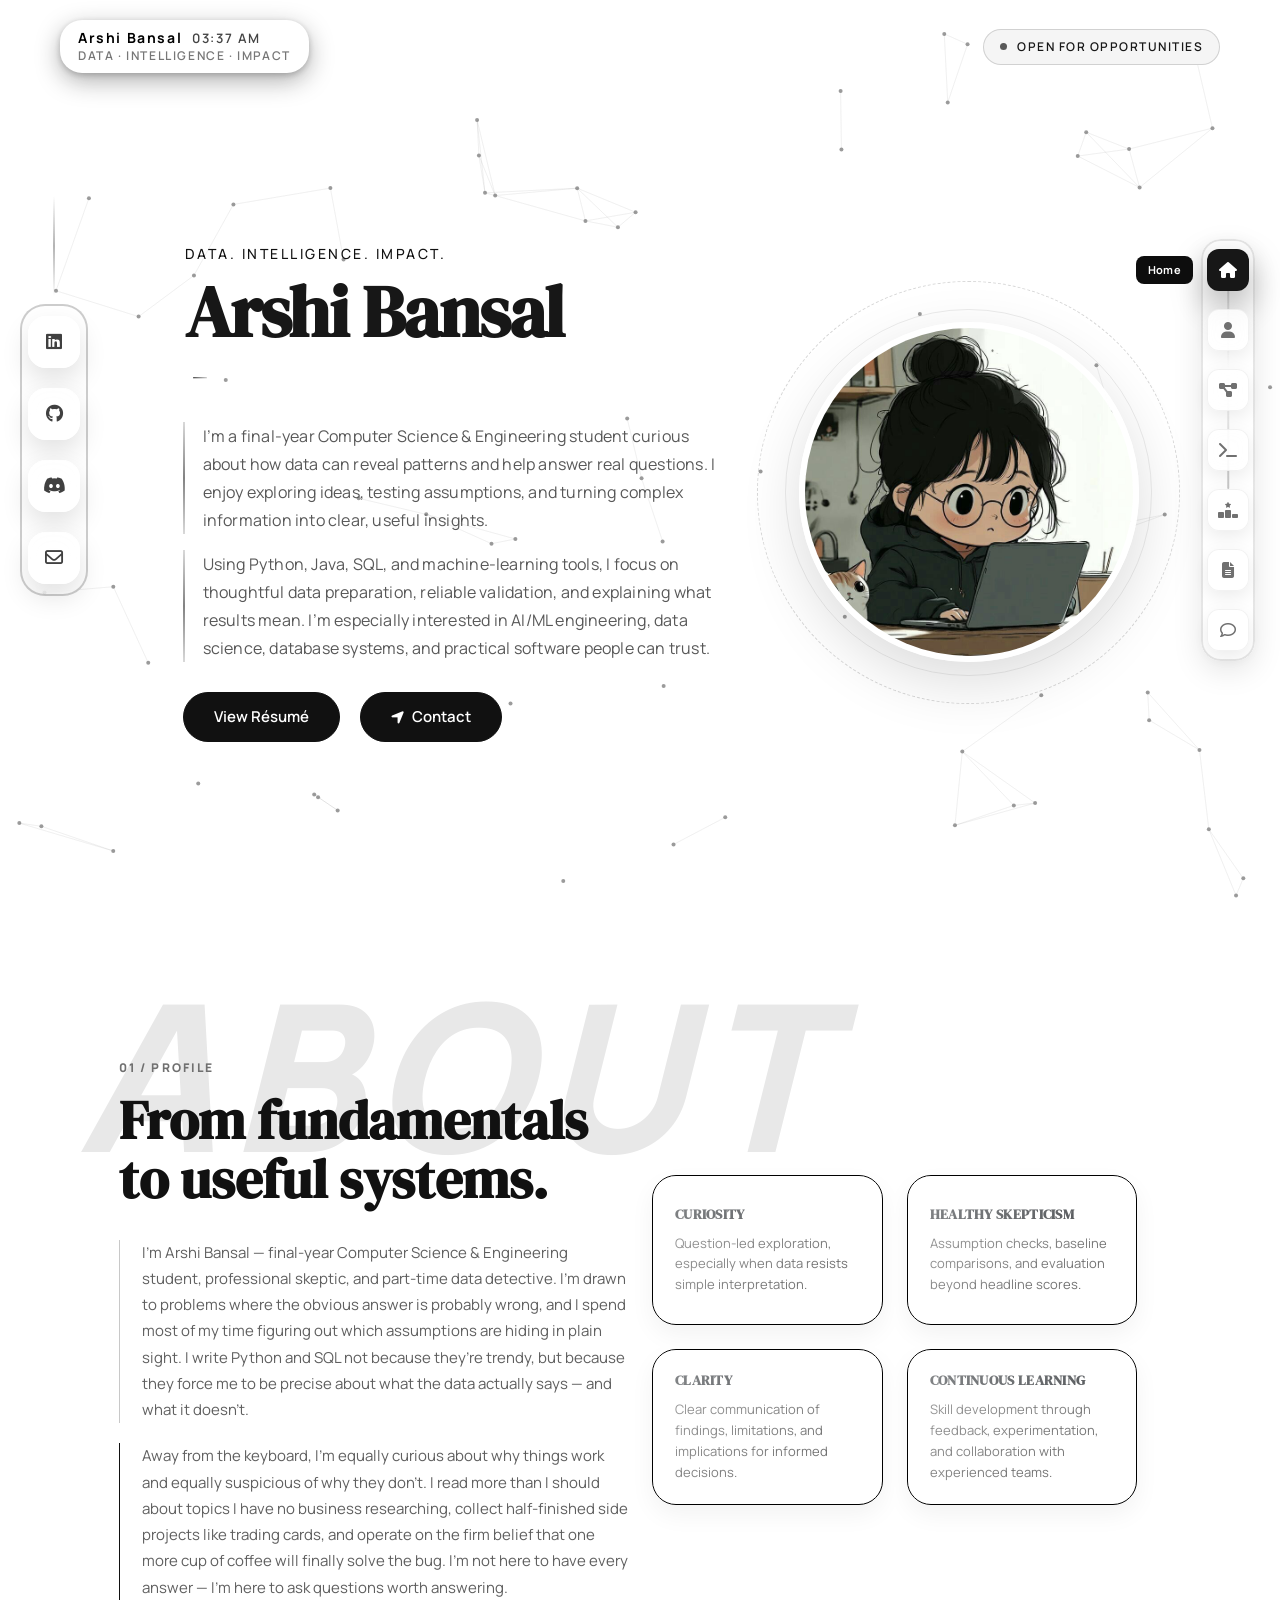
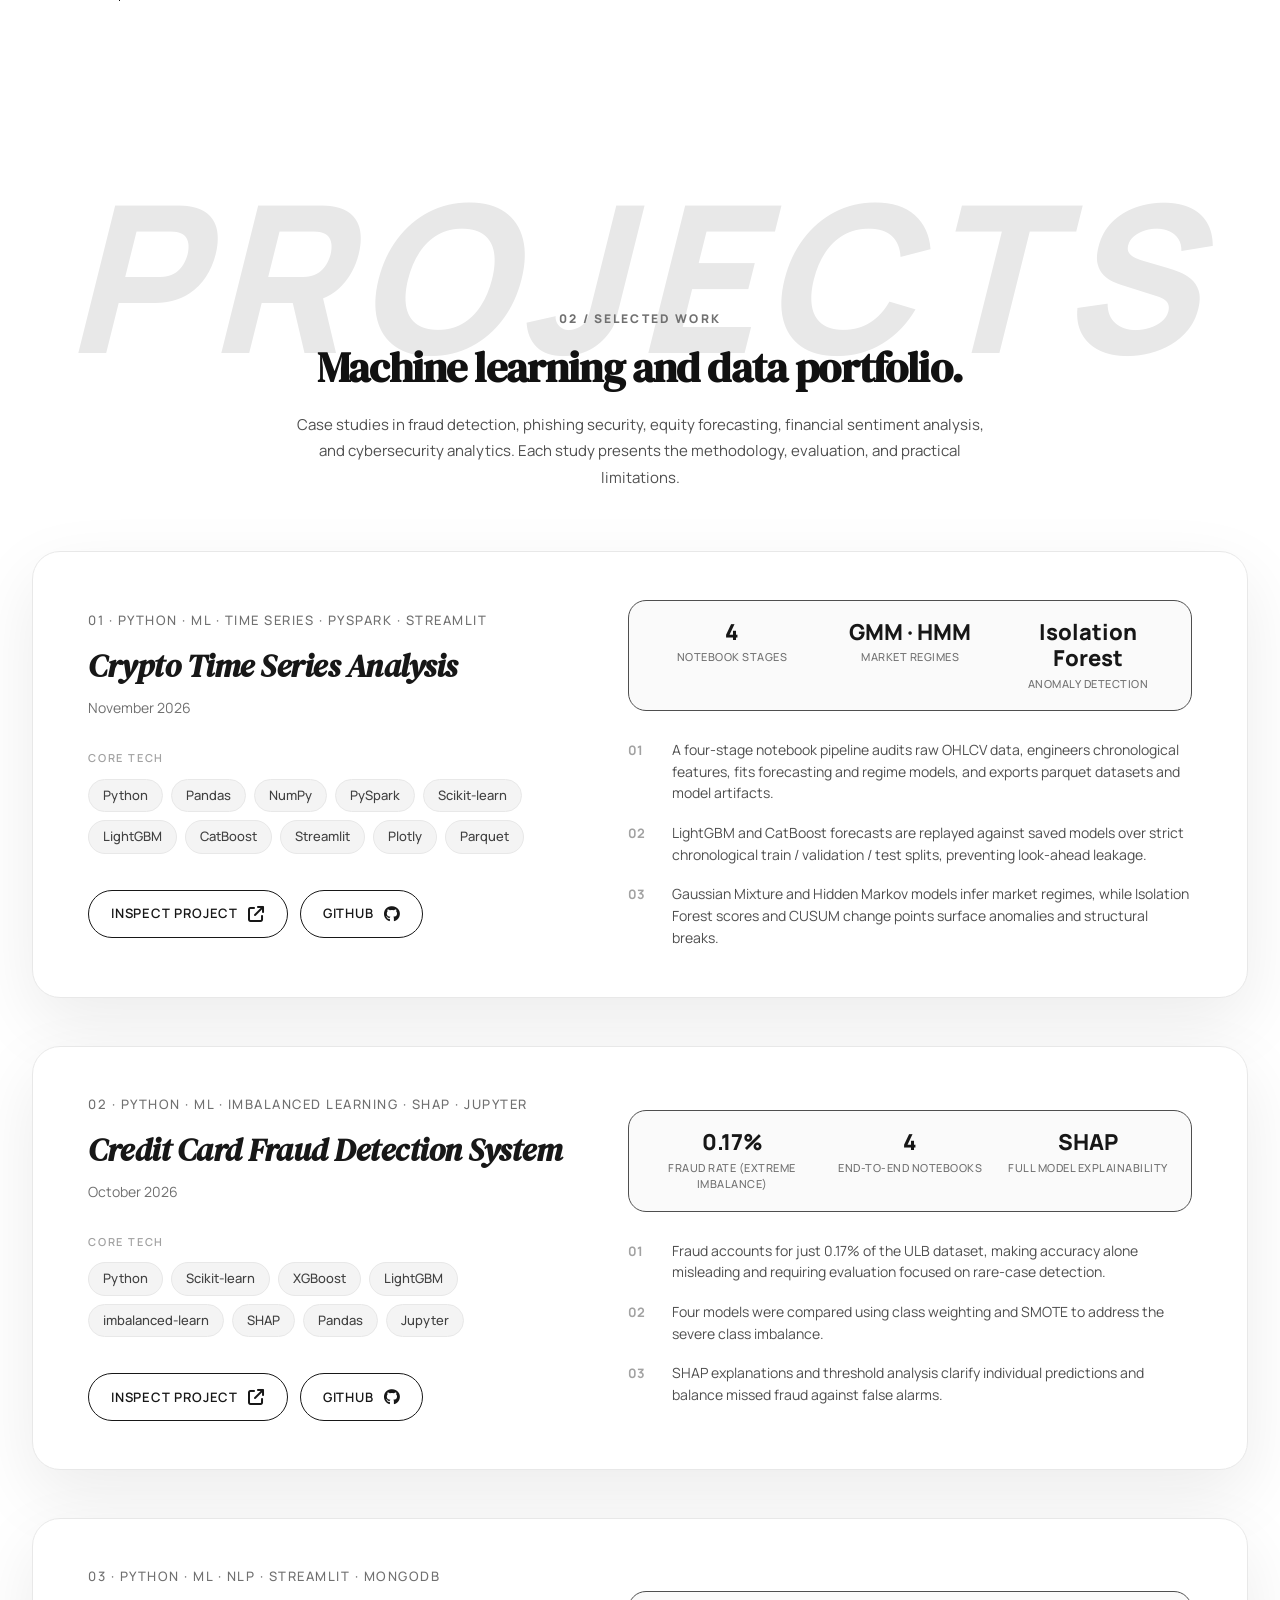
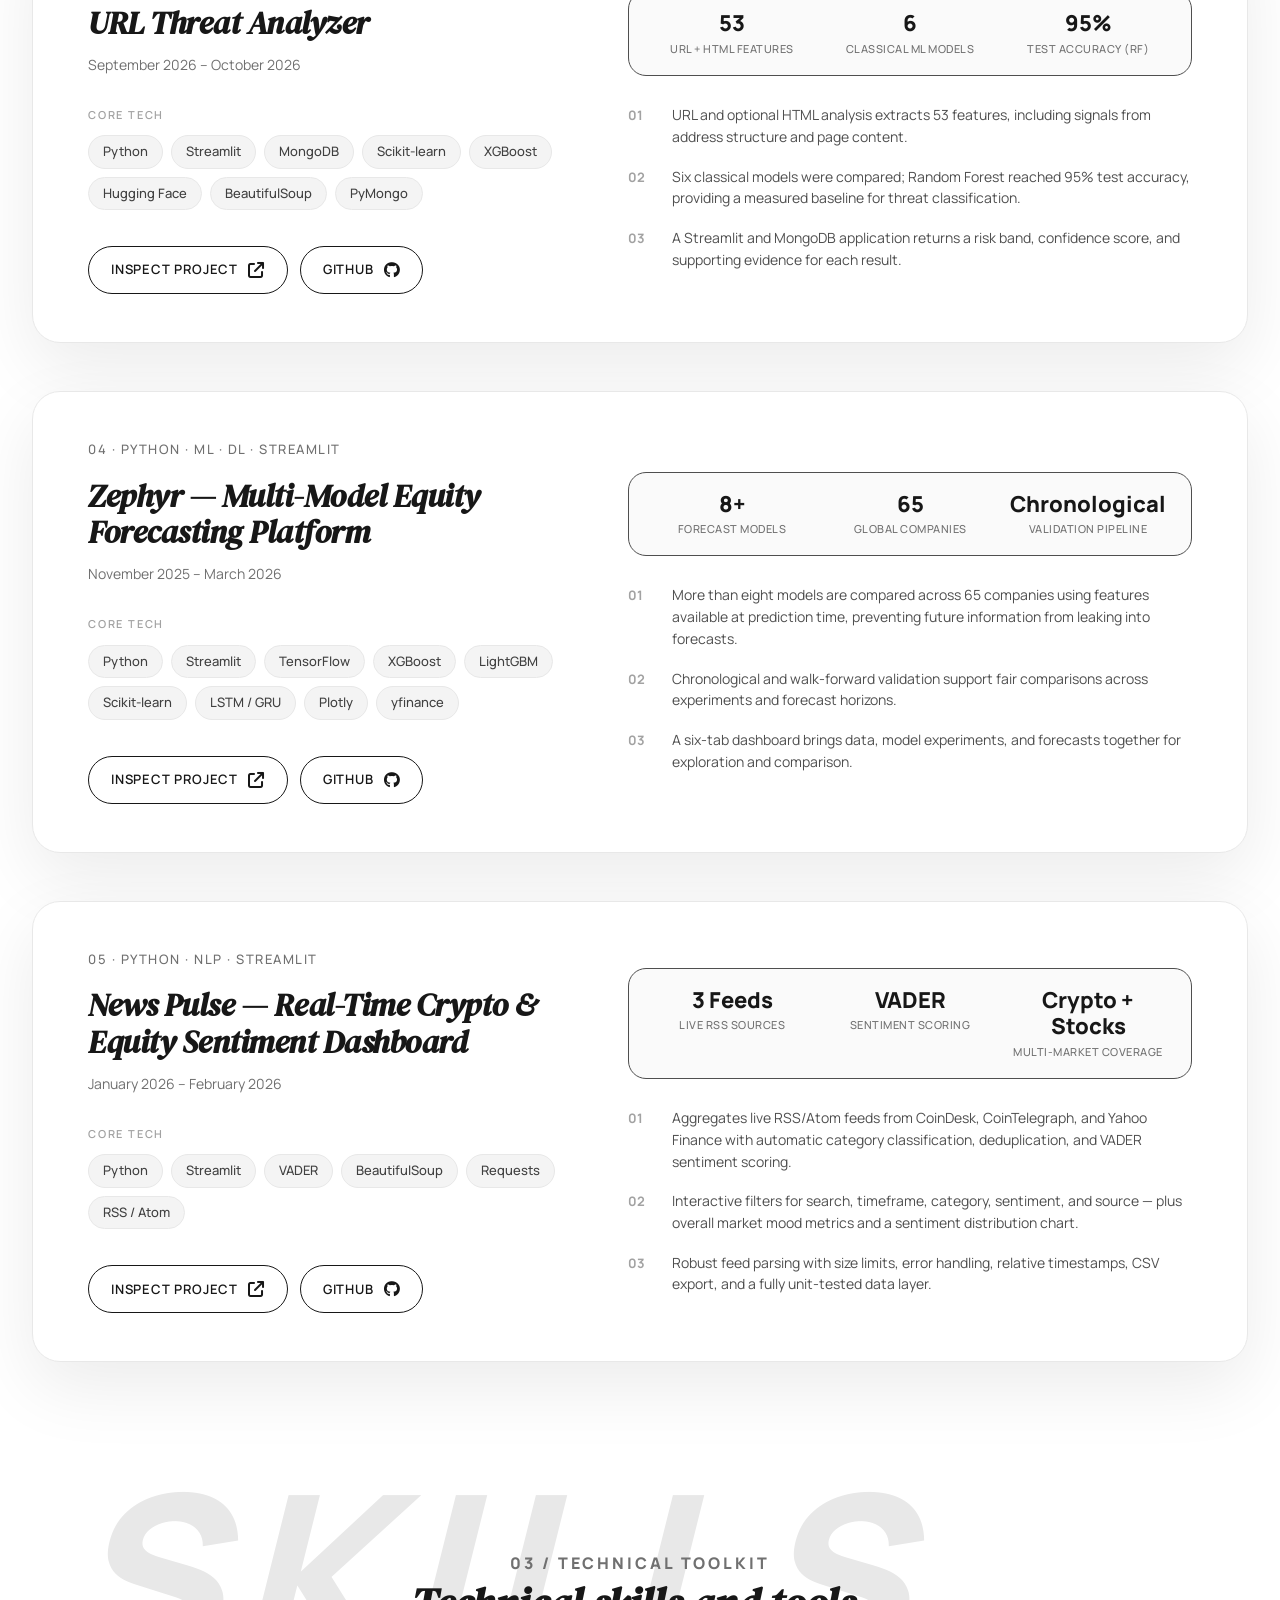
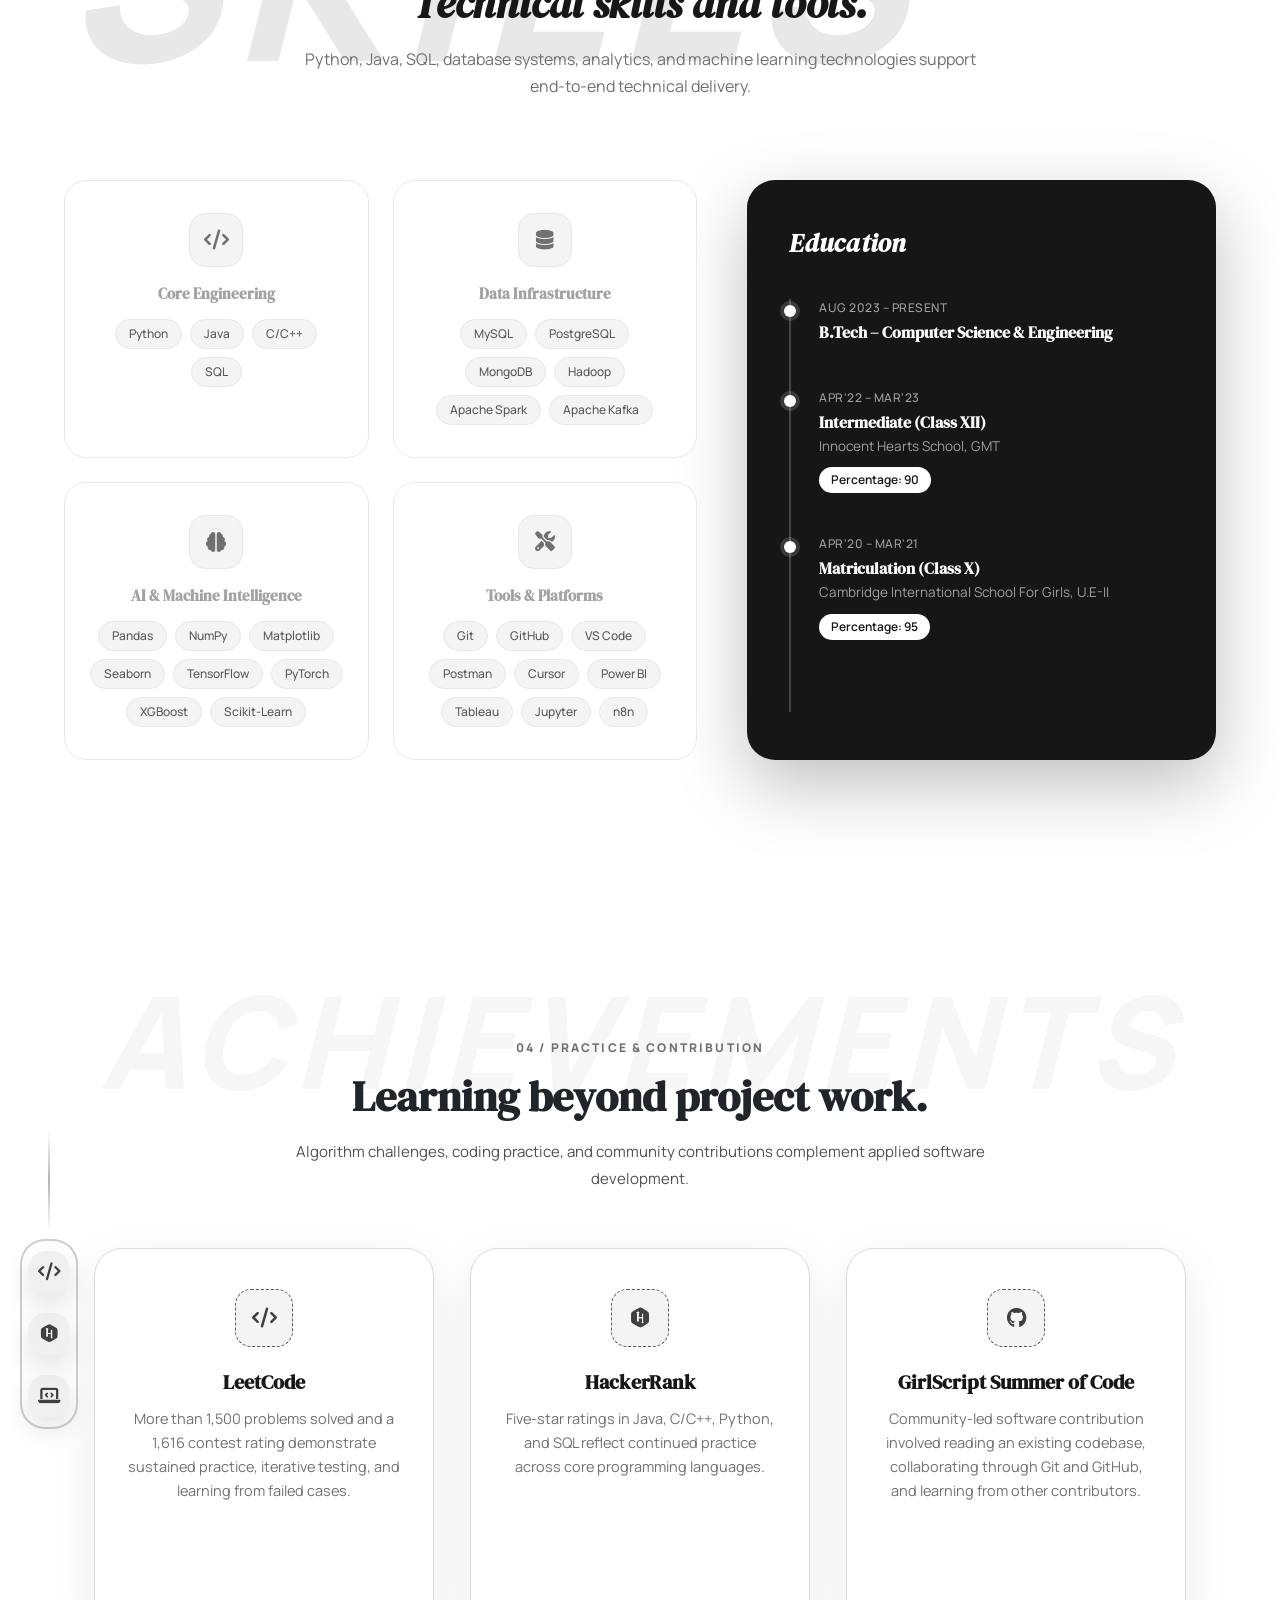
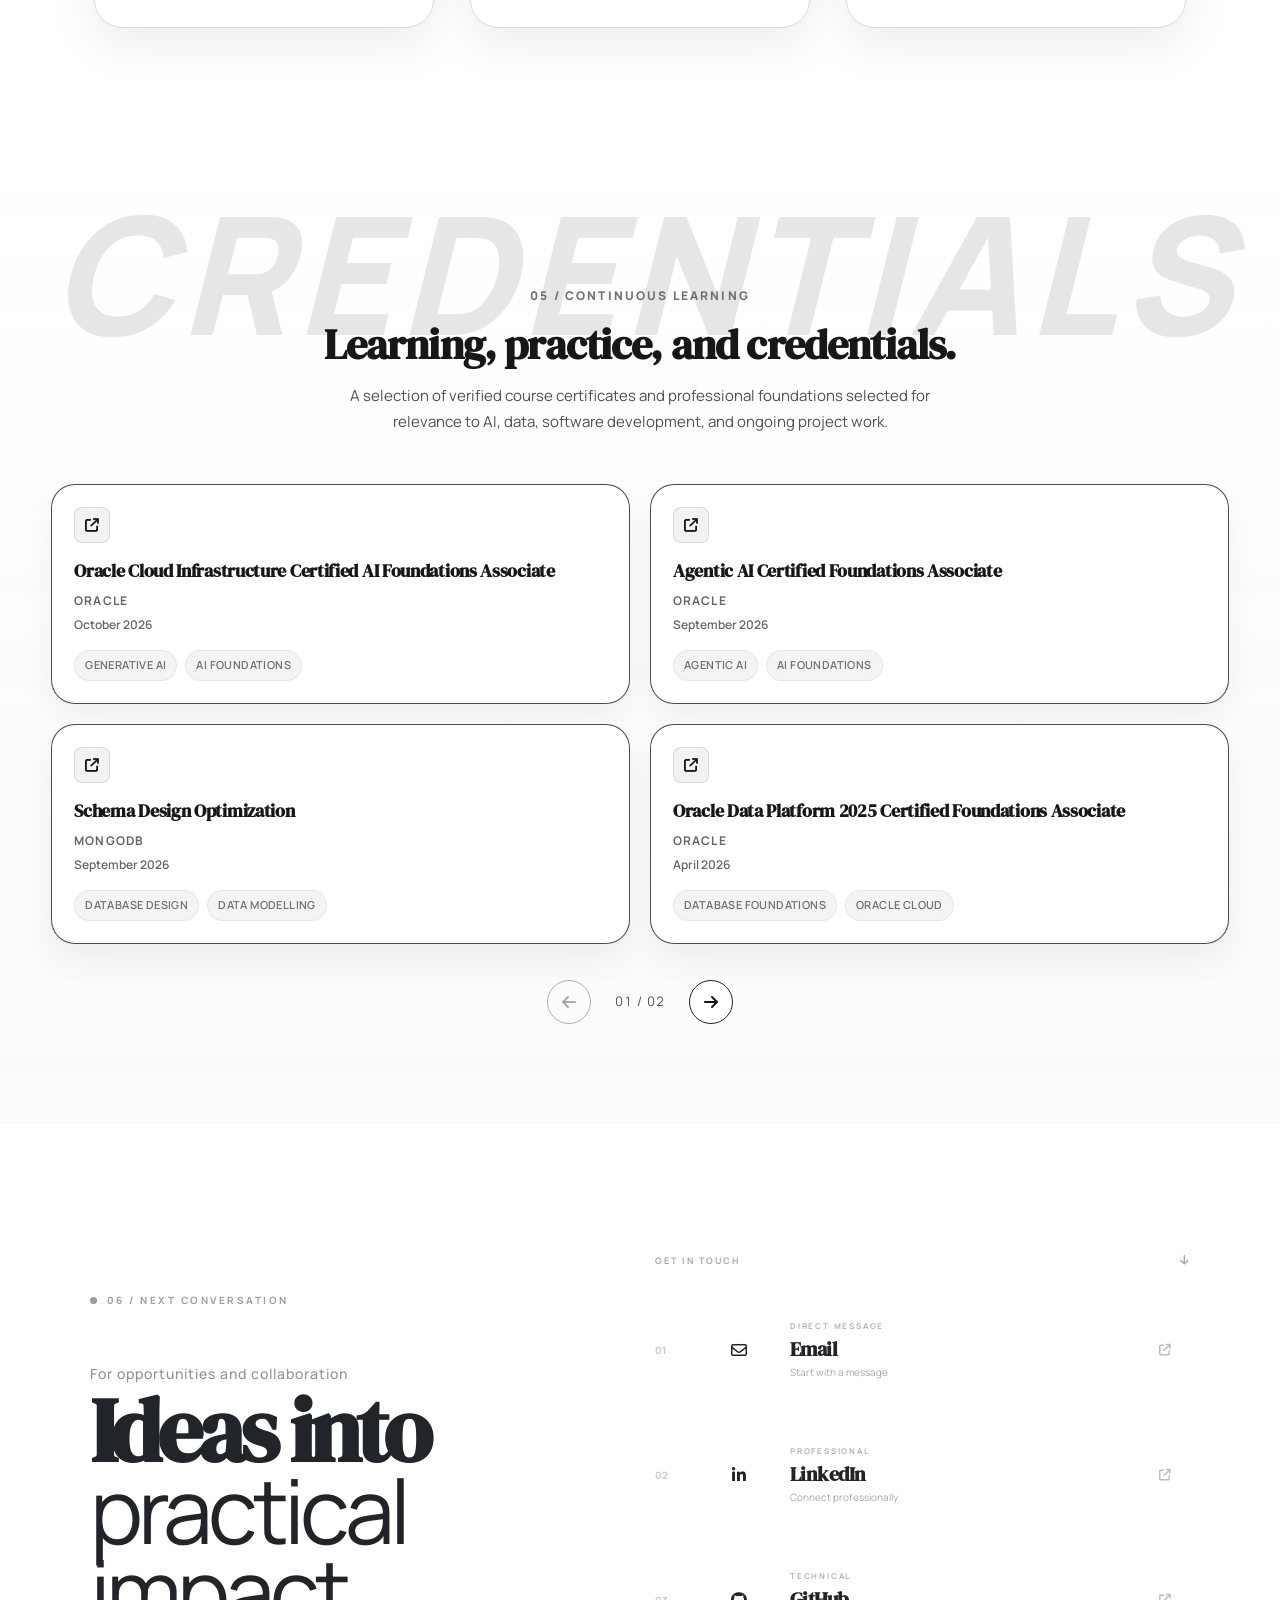
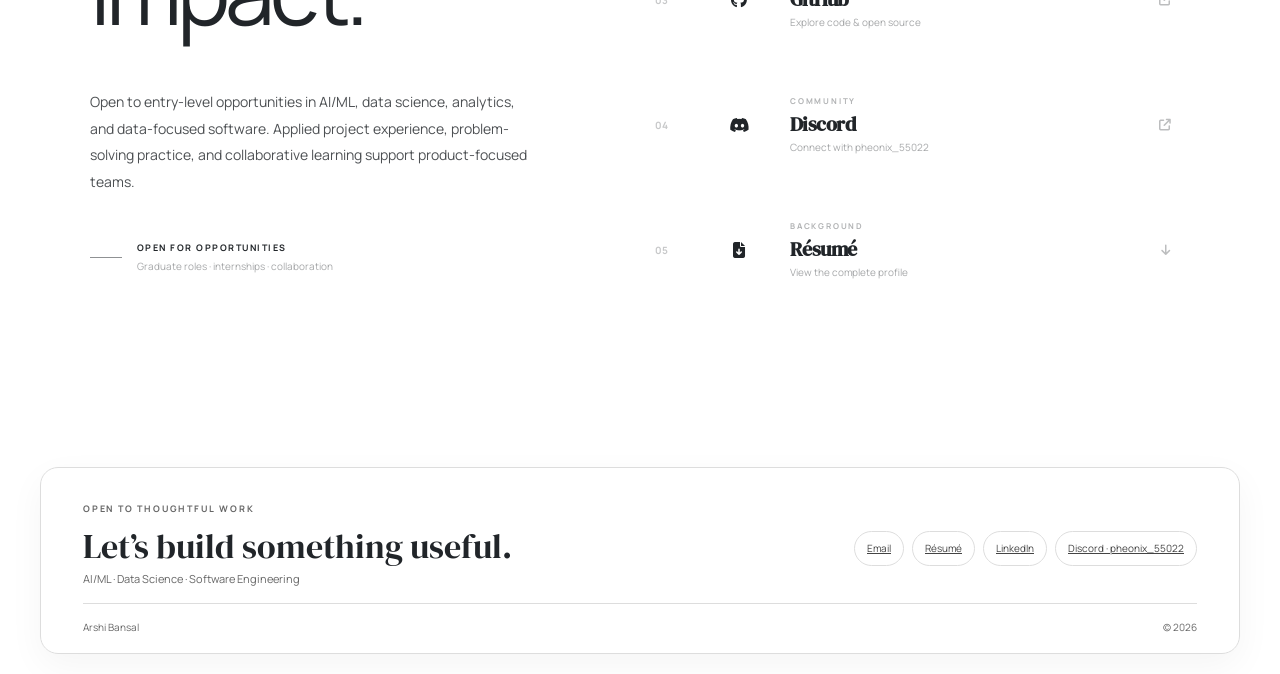
==== commit f9eb4423: "Update index.html" ====
--- a/index.html
+++ b/index.html
@@ -254,27 +254,18 @@
             </div>
 
             <p class="hero-desc">
-              I’m Arshi Bansal — a final-year Computer Science &amp;
-              Engineering student who believes every dataset has a story,
-              and most of them are just waiting for someone to ask the
-              right question. I grew up fascinated by how numbers can
-              reveal patterns that words alone can’t capture, and that
-              curiosity led me down the path of data science, machine
-              learning, and honest, careful analysis. I’m not here to
-              force a narrative onto the data; I’m here to listen to what
-              it’s actually trying to say, even when the answer isn’t
-              convenient.
+              I’m a final-year Computer Science &amp; Engineering student
+              curious about how data can reveal patterns and help answer real
+              questions. I enjoy exploring ideas, testing assumptions, and
+              turning complex information into clear, useful insights.
             </p>
 
             <p class="hero-desc">
-              My days are spent writing Python and SQL not because they’re
-              trendy, but because they force precision about what the data
-              actually says — and what it doesn’t. I question assumptions
-              that look too clean, hunt for signal in the noise, and turn
-              messy real-world information into clear, useful insights.
-              No fluff, no overfitted narratives, just careful
-              preparation, reliable validation, and honest evaluation.
-              If the data says “I don’t know,” I say it too.
+              Using Python, Java, SQL, and machine-learning tools, I focus on
+              thoughtful data preparation, reliable validation, and explaining
+              what results mean. I’m especially interested in AI/ML engineering,
+              data science, database systems, and practical software people can
+              trust.
             </p>
 
             <div class="hero-buttons">
@@ -322,20 +313,24 @@
             </h2>
 
             <p class="about-text">
-              Outside the terminal, I’m usually with a book, a notebook, or a
-              half-baked idea that probably won’t work but is fun to try
-              anyway. I’m here because I enjoy building things that other
-              people can actually use — not just things that look impressive
-              on a slide. That means writing code that’s readable and
-              explanations that don’t require a decoder ring.
+              I’m Arshi Bansal — final-year Computer Science &amp;
+              Engineering student, professional skeptic, and part-time
+              data detective. I’m drawn to problems where the obvious answer
+              is probably wrong, and I spend most of my time figuring out
+              which assumptions are hiding in plain sight. I write Python
+              and SQL not because they’re trendy, but because they force me
+              to be precise about what the data actually says — and what it
+              doesn’t.
             </p>
 
             <p class="about-text">
-              Curiosity, clarity, and a willingness to be wrong are the only
-              tools I refuse to work without. The best ideas often come from
-              the edges — the topics nobody asked about, the corners nobody
-              bothered to clean up, and the questions that seem too small to
-              matter until they suddenly do.
+              Away from the keyboard, I’m equally curious about why things
+              work and equally suspicious of why they don’t. I read more
+              than I should about topics I have no business researching,
+              collect half-finished side projects like trading cards, and
+              operate on the firm belief that one more cup of coffee will
+              finally solve the bug. I’m not here to have every answer —
+              I’m here to ask questions worth answering.
             </p>
           </div>
 
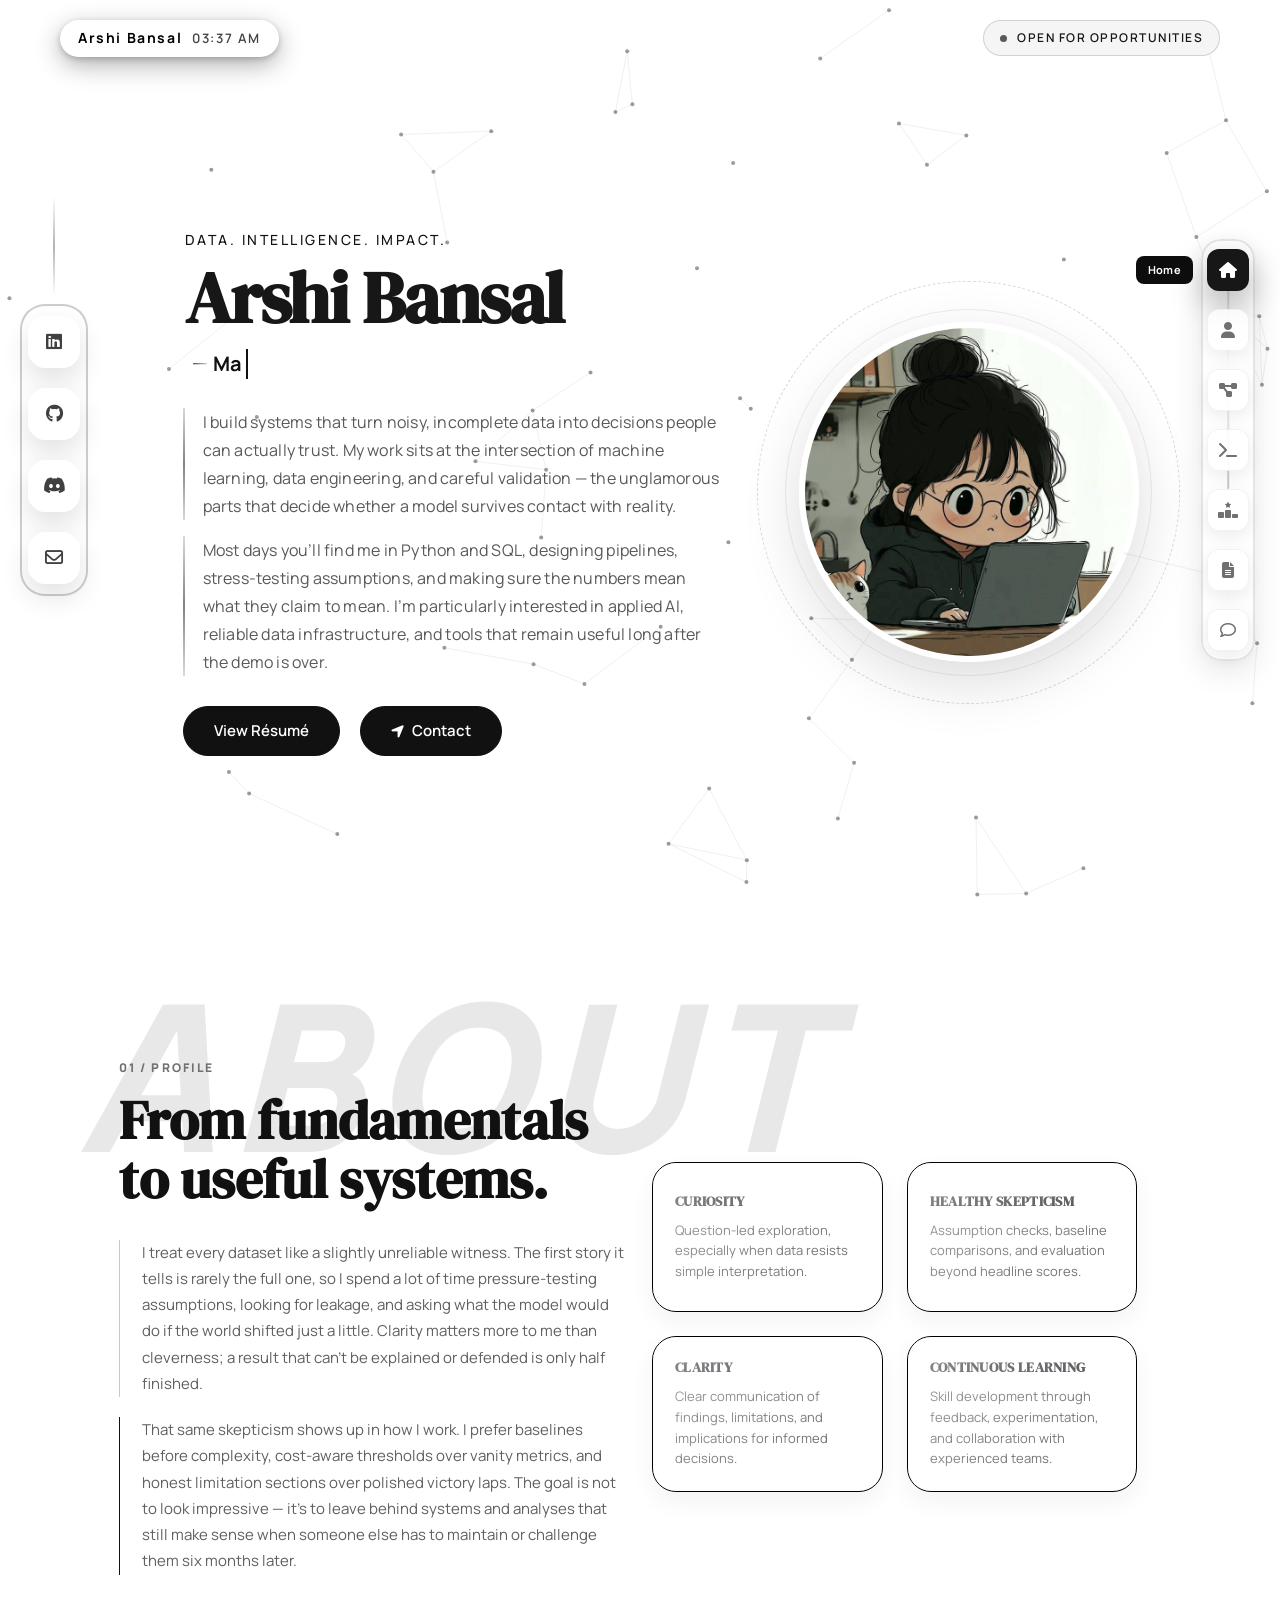
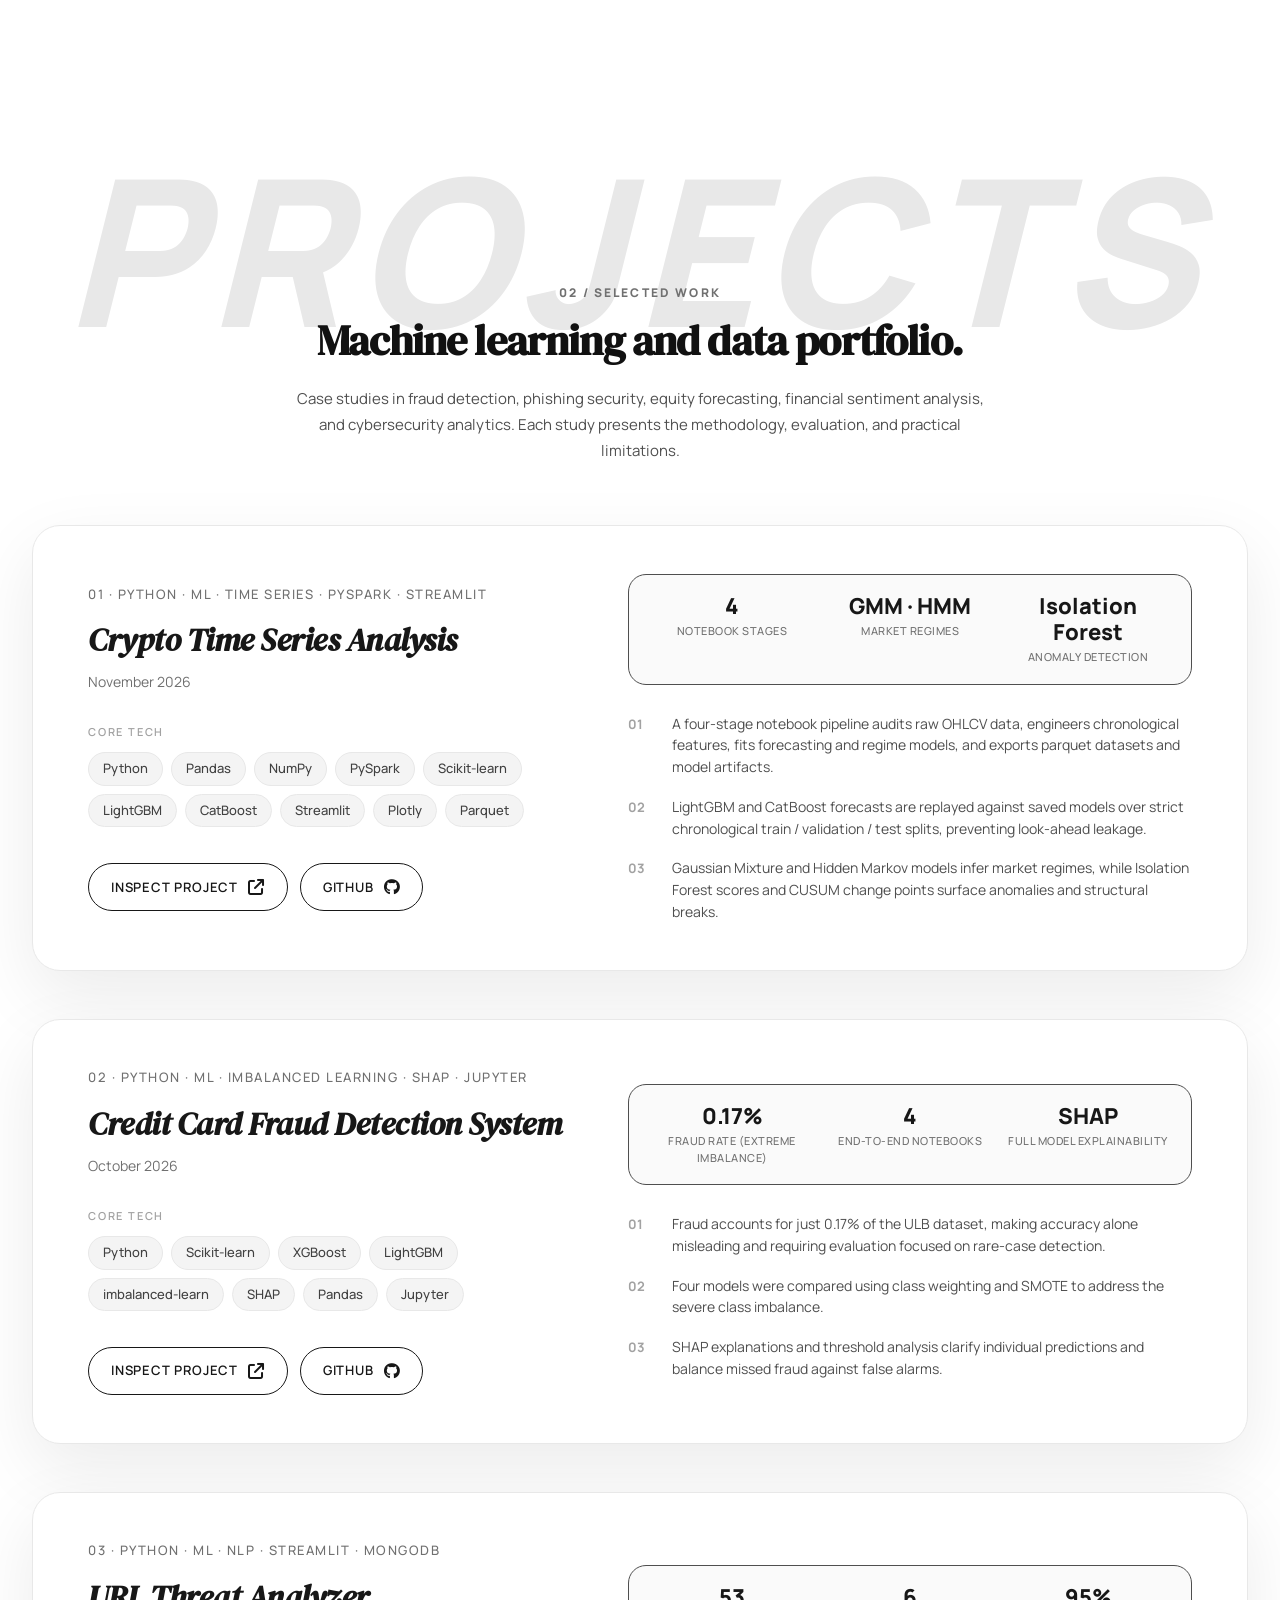
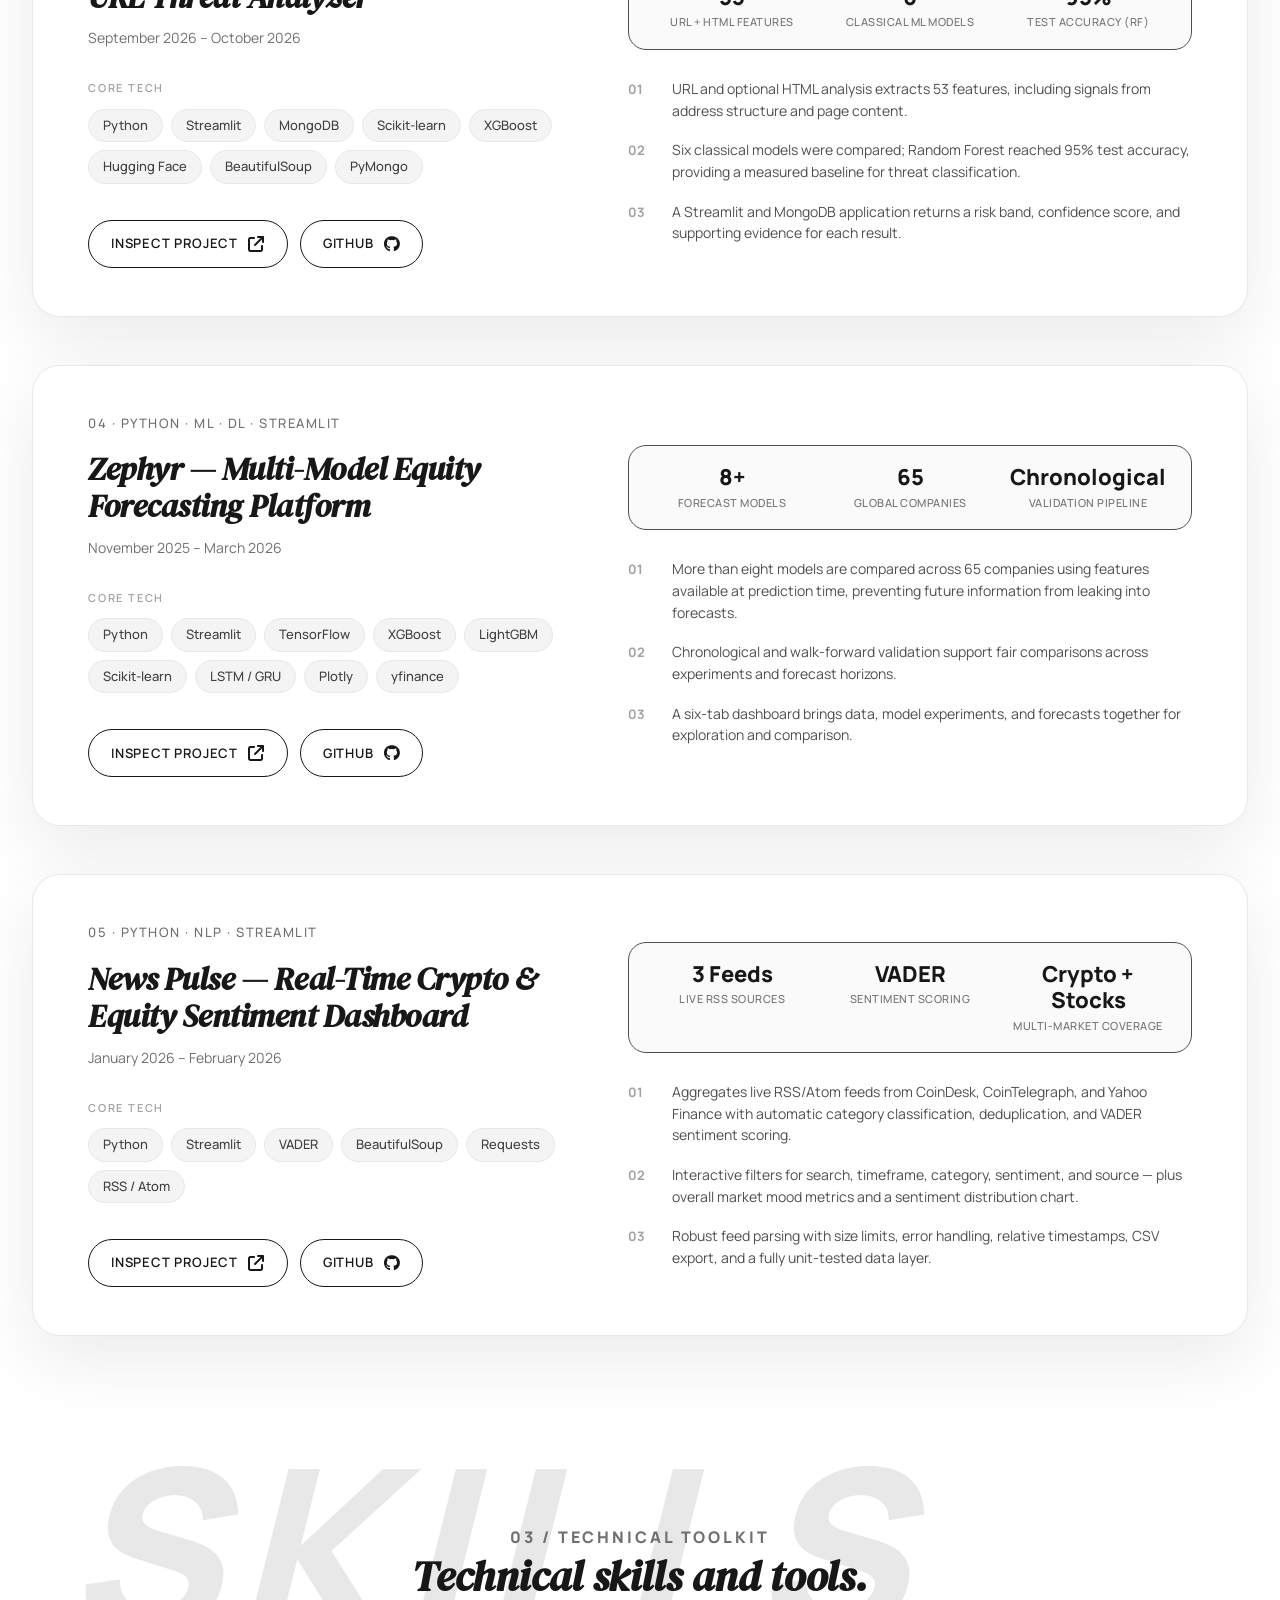
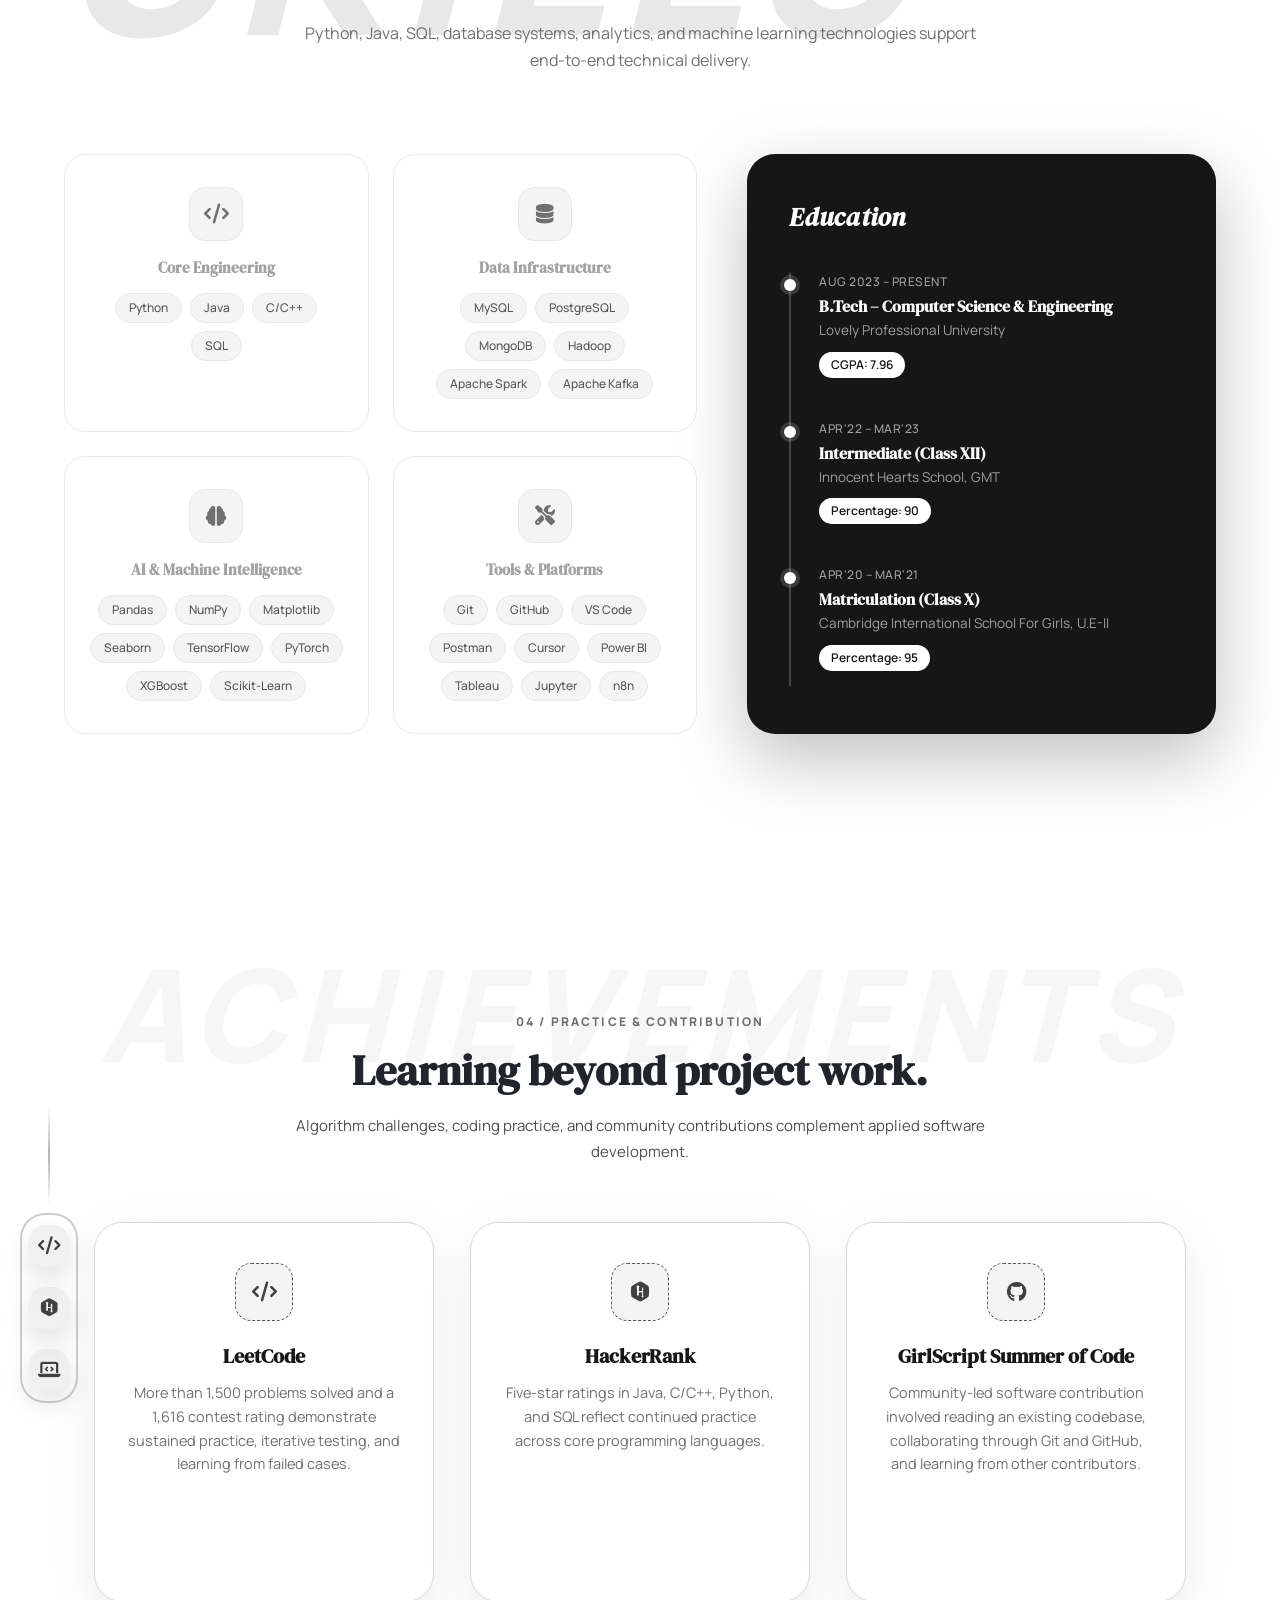
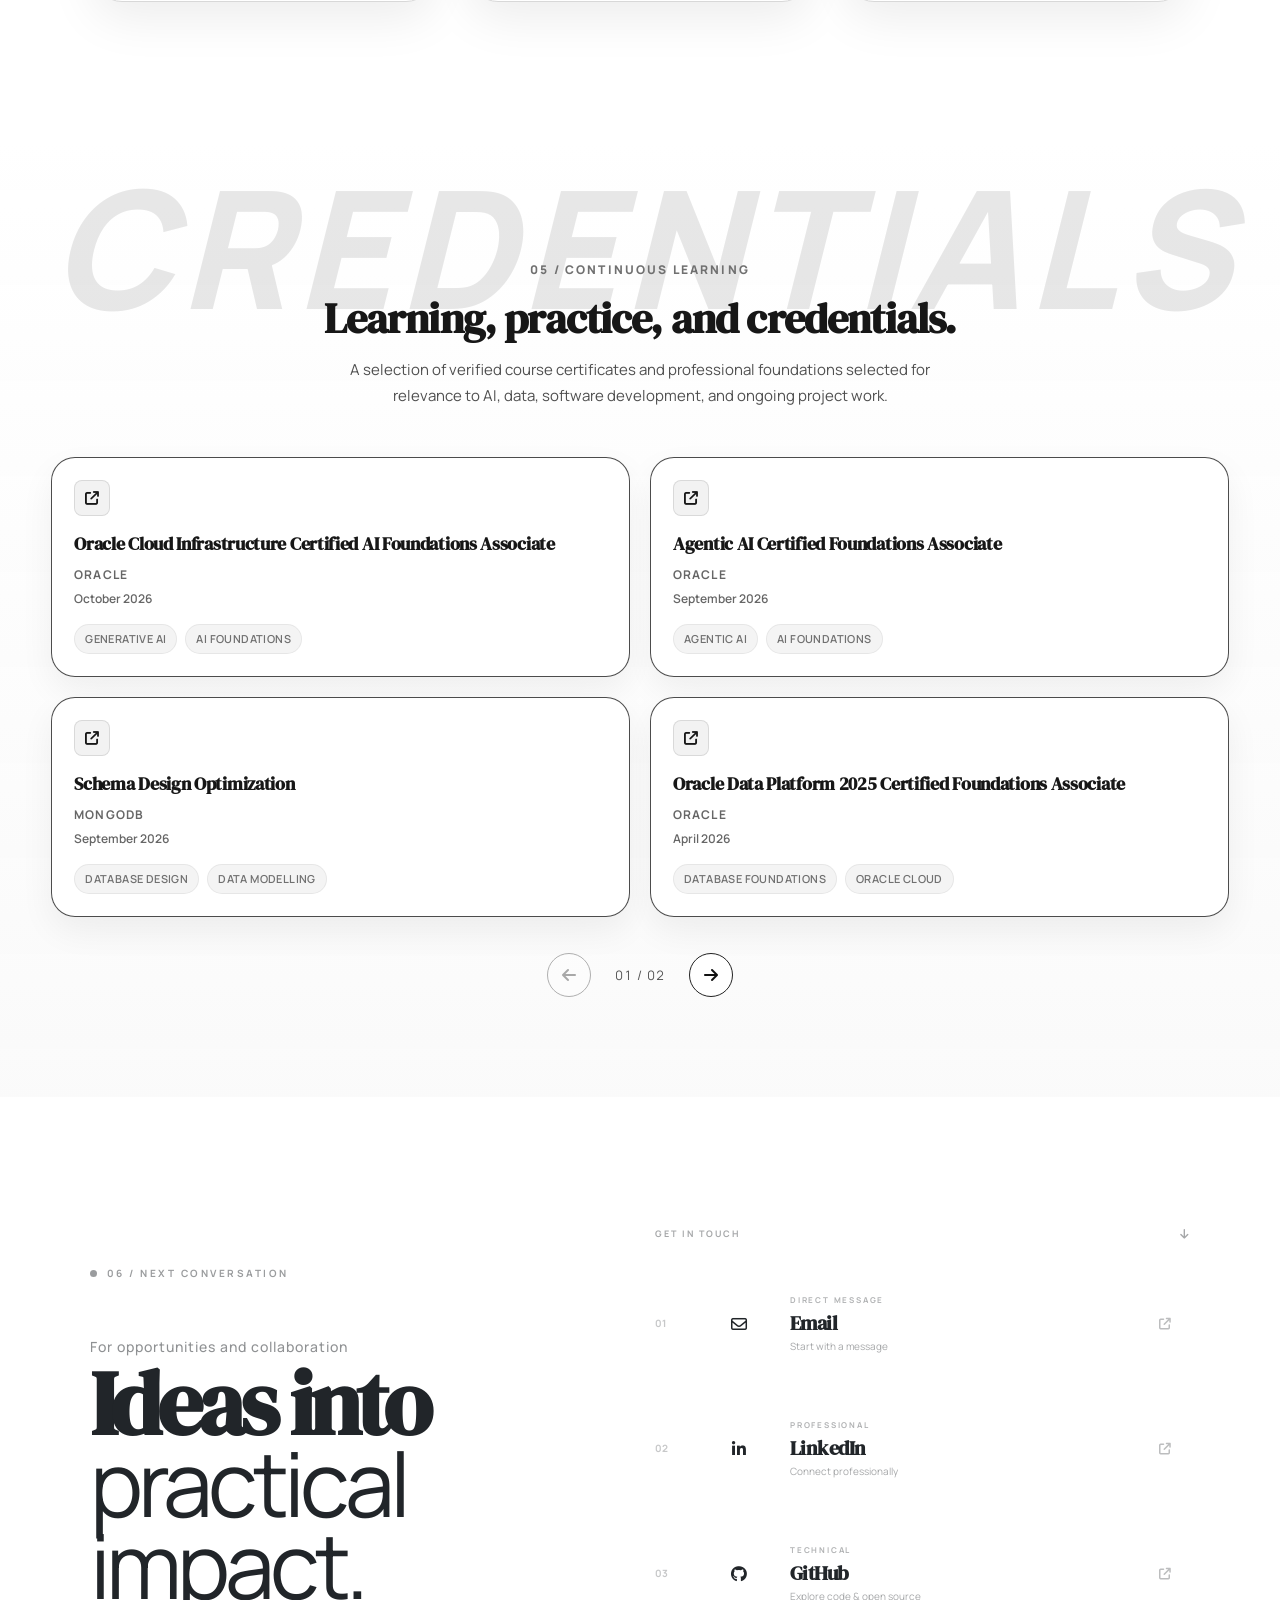
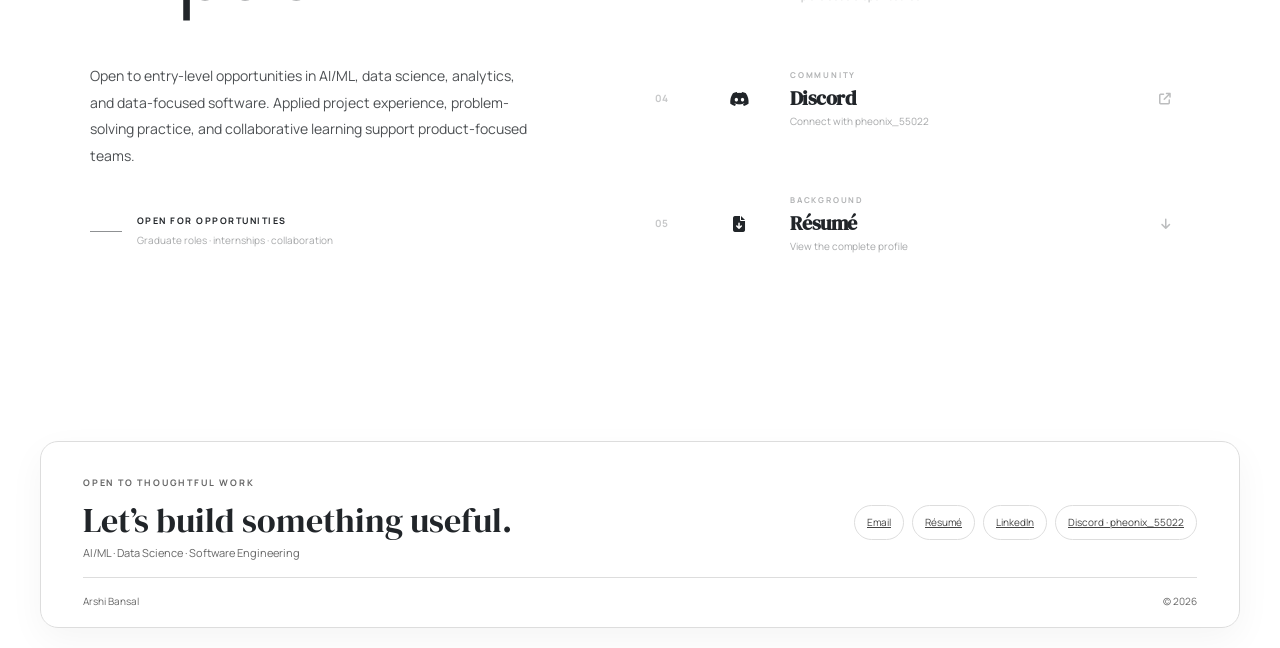
==== commit 00dbf0ac: "required fixes" ====
--- a/index.html
+++ b/index.html
@@ -179,8 +179,6 @@
               <span class="name">Arshi Bansal</span>
               <span class="time" id="liveTime">--:--</span>
             </div>
-
-            <div class="status">DATA · INTELLIGENCE · IMPACT</div>
           </div>
         </div>
       </div>
@@ -215,7 +213,7 @@
         </a>
 
         <a
-          href="https://discord.com/app"
+          href="https://discord.com/users/1329484860347121736"
           target="_blank"
           rel="noopener noreferrer"
           aria-label="Discord: pheonix_55022"
@@ -244,9 +242,7 @@
             <h1 class="hero-title">Arshi Bansal</h1>
 
             <div class="intro">
-              <span class="typing-text" aria-hidden="true"
-                >AI Engineer</span
-              >
+              <span class="typing-text" aria-hidden="true">AI Engineer</span>
               <span class="visually-hidden">
                 AI Engineer, Machine Learning Engineer, Database Engineer, Data
                 Scientist, and Software Development Engineer
@@ -254,18 +250,19 @@
             </div>
 
             <p class="hero-desc">
-              I’m a final-year Computer Science &amp; Engineering student
-              curious about how data can reveal patterns and help answer real
-              questions. I enjoy exploring ideas, testing assumptions, and
-              turning complex information into clear, useful insights.
+              I build systems that turn noisy, incomplete data into decisions
+              people can actually trust. My work sits at the intersection of
+              machine learning, data engineering, and careful validation — the
+              unglamorous parts that decide whether a model survives contact
+              with reality.
             </p>
 
             <p class="hero-desc">
-              Using Python, Java, SQL, and machine-learning tools, I focus on
-              thoughtful data preparation, reliable validation, and explaining
-              what results mean. I’m especially interested in AI/ML engineering,
-              data science, database systems, and practical software people can
-              trust.
+              Most days you’ll find me in Python and SQL, designing pipelines,
+              stress-testing assumptions, and making sure the numbers mean what
+              they claim to mean. I’m particularly interested in applied AI,
+              reliable data infrastructure, and tools that remain useful long
+              after the demo is over.
             </p>
 
             <div class="hero-buttons">
@@ -313,24 +310,21 @@
             </h2>
 
             <p class="about-text">
-              I’m Arshi Bansal — final-year Computer Science &amp;
-              Engineering student, professional skeptic, and part-time
-              data detective. I’m drawn to problems where the obvious answer
-              is probably wrong, and I spend most of my time figuring out
-              which assumptions are hiding in plain sight. I write Python
-              and SQL not because they’re trendy, but because they force me
-              to be precise about what the data actually says — and what it
-              doesn’t.
+              I treat every dataset like a slightly unreliable witness. The
+              first story it tells is rarely the full one, so I spend a lot of
+              time pressure-testing assumptions, looking for leakage, and asking
+              what the model would do if the world shifted just a little.
+              Clarity matters more to me than cleverness; a result that can’t be
+              explained or defended is only half finished.
             </p>
 
             <p class="about-text">
-              Away from the keyboard, I’m equally curious about why things
-              work and equally suspicious of why they don’t. I read more
-              than I should about topics I have no business researching,
-              collect half-finished side projects like trading cards, and
-              operate on the firm belief that one more cup of coffee will
-              finally solve the bug. I’m not here to have every answer —
-              I’m here to ask questions worth answering.
+              That same skepticism shows up in how I work. I prefer baselines
+              before complexity, cost-aware thresholds over vanity metrics, and
+              honest limitation sections over polished victory laps. The goal is
+              not to look impressive — it’s to leave behind systems and analyses
+              that still make sense when someone else has to maintain or
+              challenge them six months later.
             </p>
           </div>
 
@@ -408,7 +402,7 @@
           <!-- LEFT -->
           <div class="project-left">
             <div class="project-meta">
-              01 · PYTHON · ML · TIME SERIES ·  PYSPARK · STREAMLIT
+              01 · PYTHON · ML · TIME SERIES · PYSPARK · STREAMLIT
             </div>
 
             <h3 class="project-title">Crypto Time Series Analysis</h3>
@@ -499,8 +493,8 @@
 
                 <p>
                   Gaussian Mixture and Hidden Markov models infer market
-                  regimes, while Isolation Forest scores and CUSUM change
-                  points surface anomalies and structural breaks.
+                  regimes, while Isolation Forest scores and CUSUM change points
+                  surface anomalies and structural breaks.
                 </p>
               </div>
             </div>
@@ -830,7 +824,7 @@
 
             <div class="project-actions">
               <a
-                href="Projects/News_Setiments_Analyzer.html"
+                href="Projects/News_Sentiments_Analyzer.html"
                 class="repo-btn project-page-btn"
                 title="View Project"
               >
@@ -1003,6 +997,9 @@
                 <span class="edu-date">AUG 2023 – PRESENT</span>
 
                 <h4>B.Tech – Computer Science & Engineering</h4>
+                <p>Lovely Professional University</p>
+
+                <span class="edu-badge">CGPA: 7.96</span>
               </div>
 
               <div class="edu-item">
@@ -1414,7 +1411,7 @@
 
           <!-- DISCORD -->
           <a
-            href="https://discord.com/app"
+            href="https://discord.com/users/1329484860347121736"
             target="_blank"
             rel="noopener noreferrer"
             class="contact-item"
@@ -1479,7 +1476,7 @@
             >LinkedIn</a
           >
           <a
-            href="https://discord.com/app"
+            href="https://discord.com/users/1329484860347121736"
             target="_blank"
             rel="noopener noreferrer"
             title="Discord: pheonix_55022"
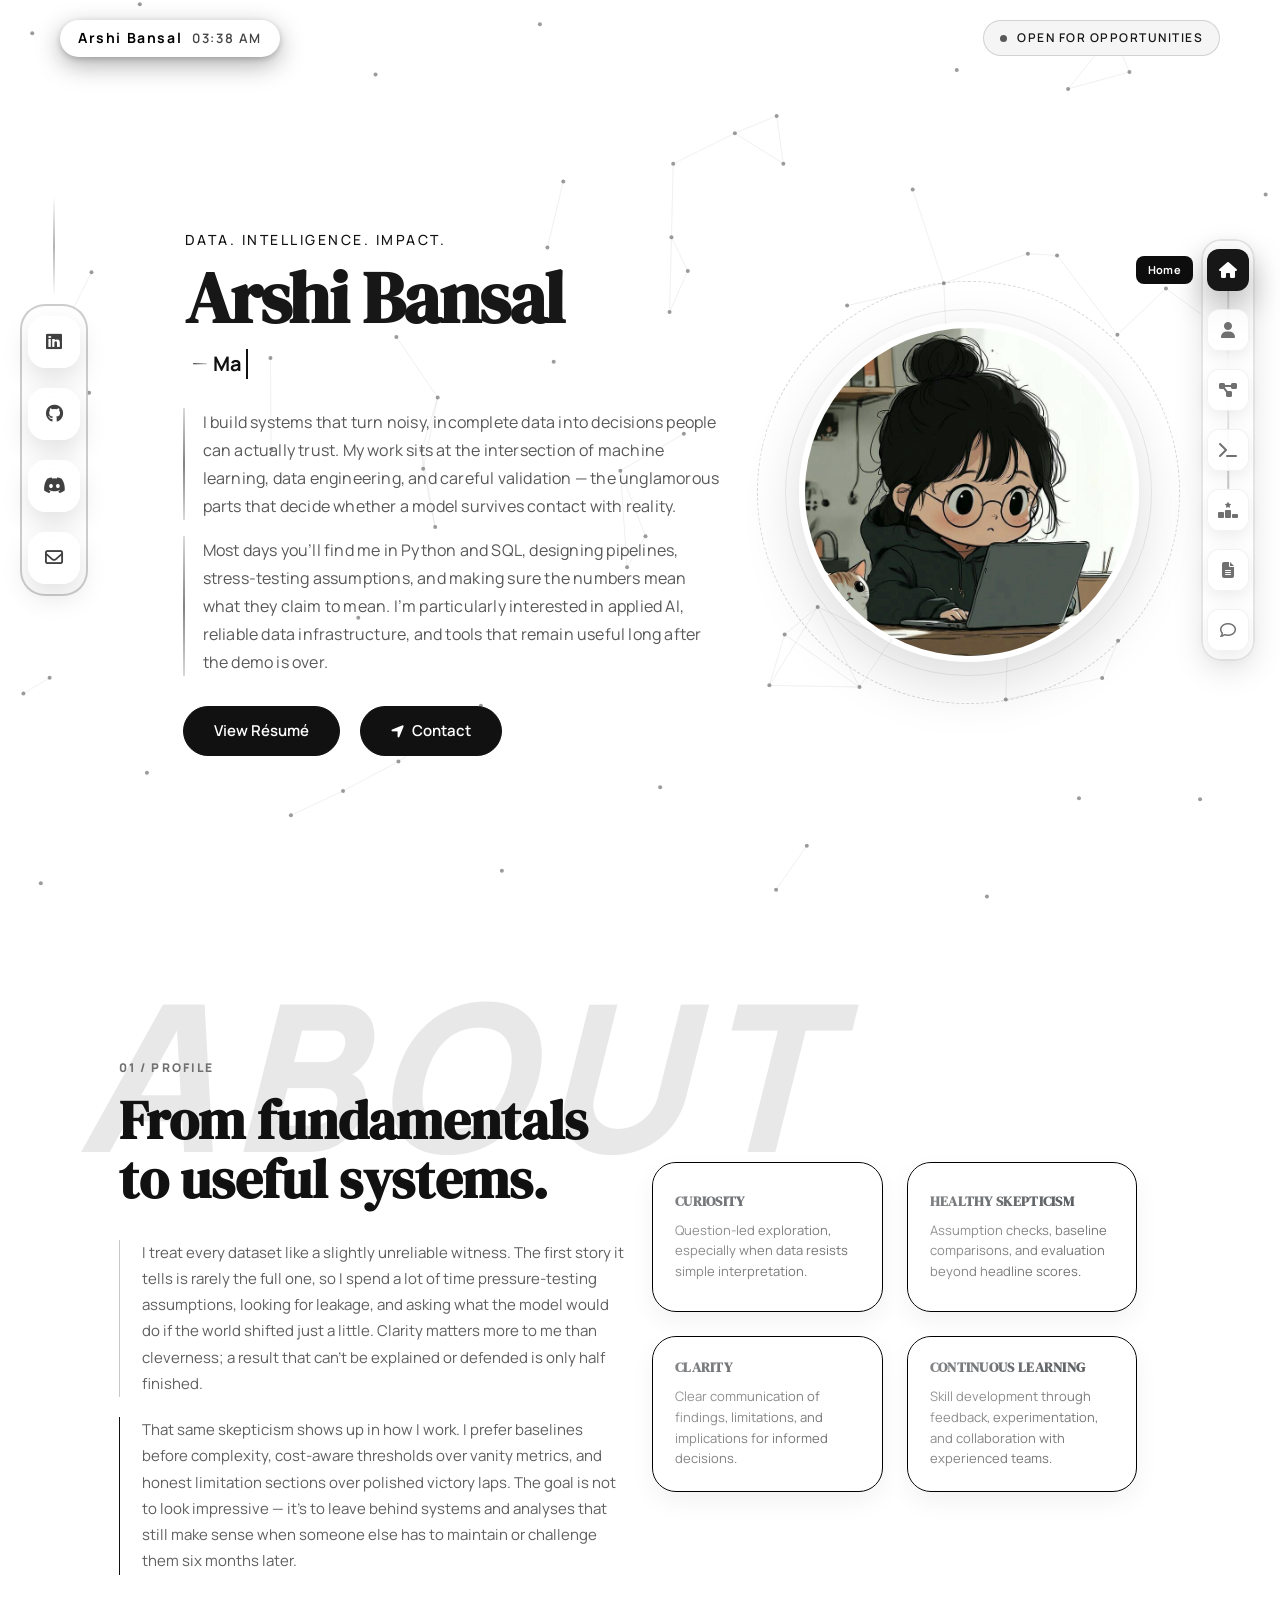
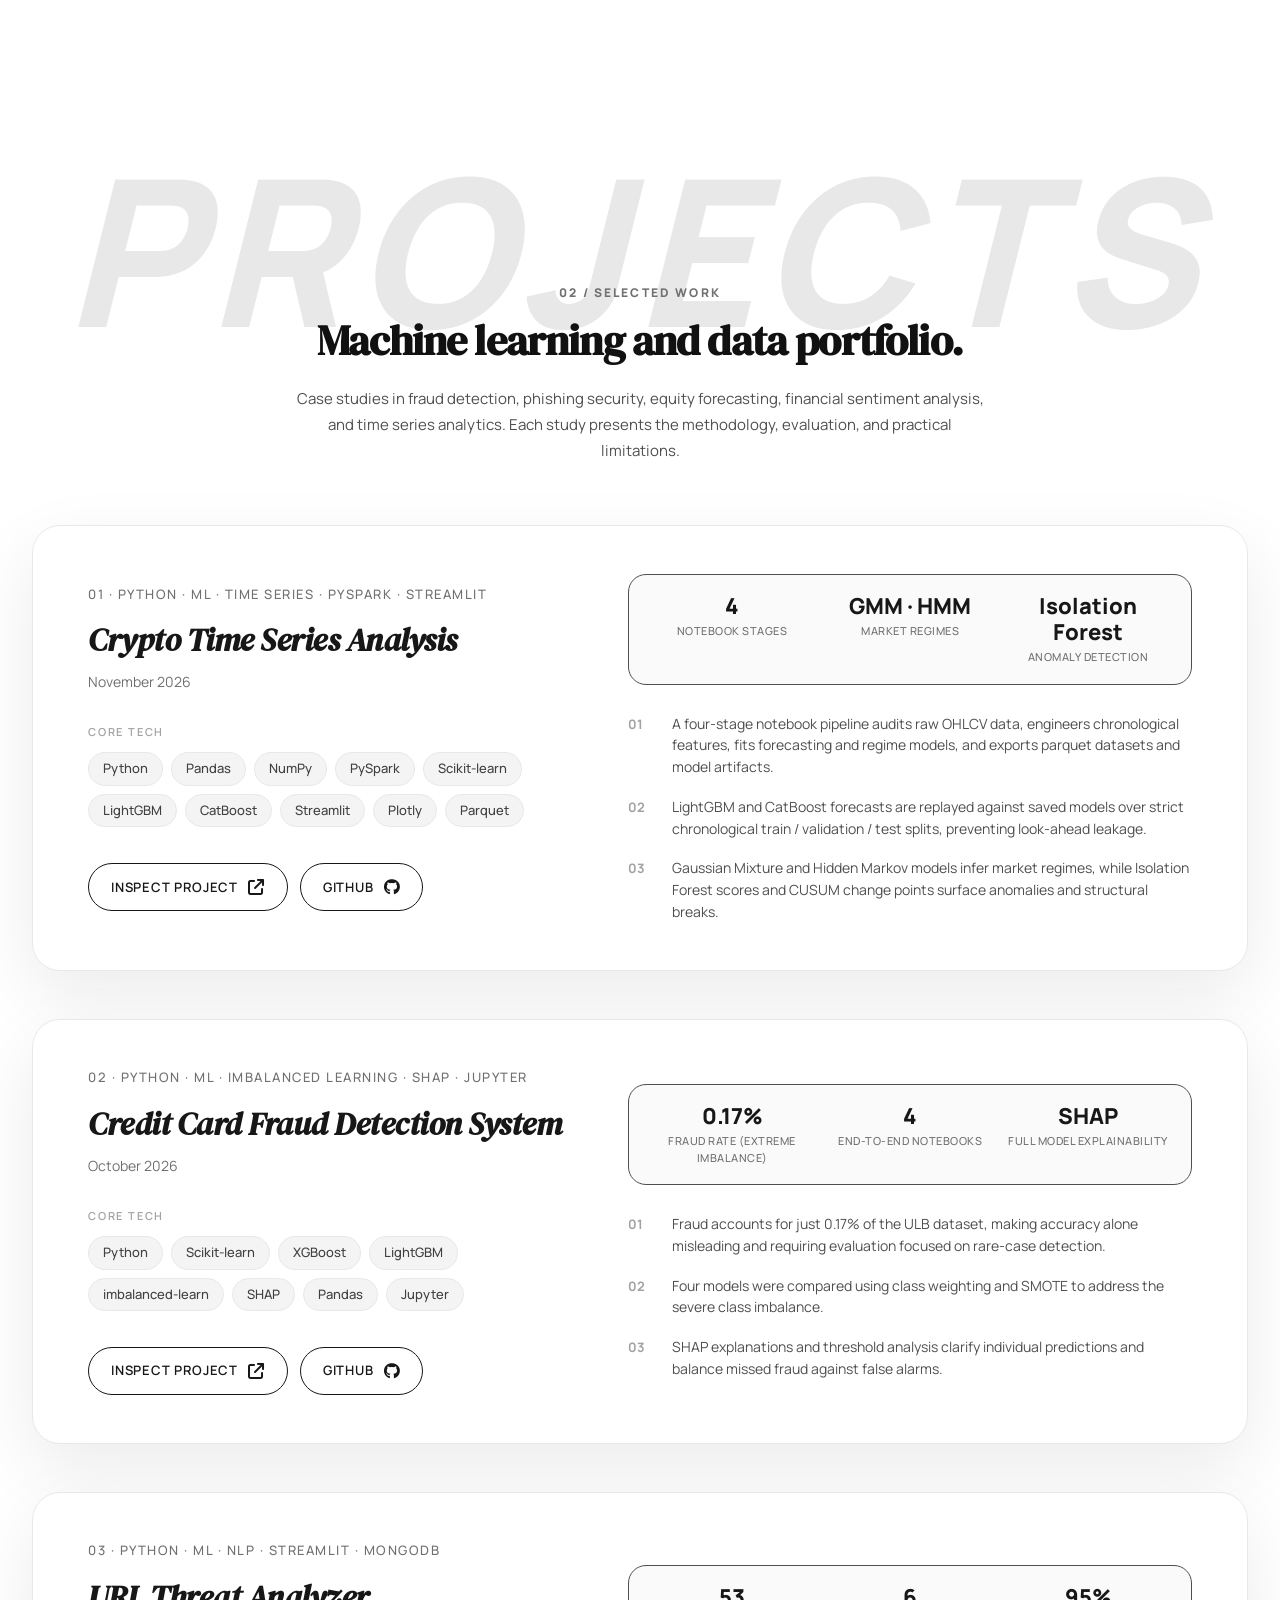
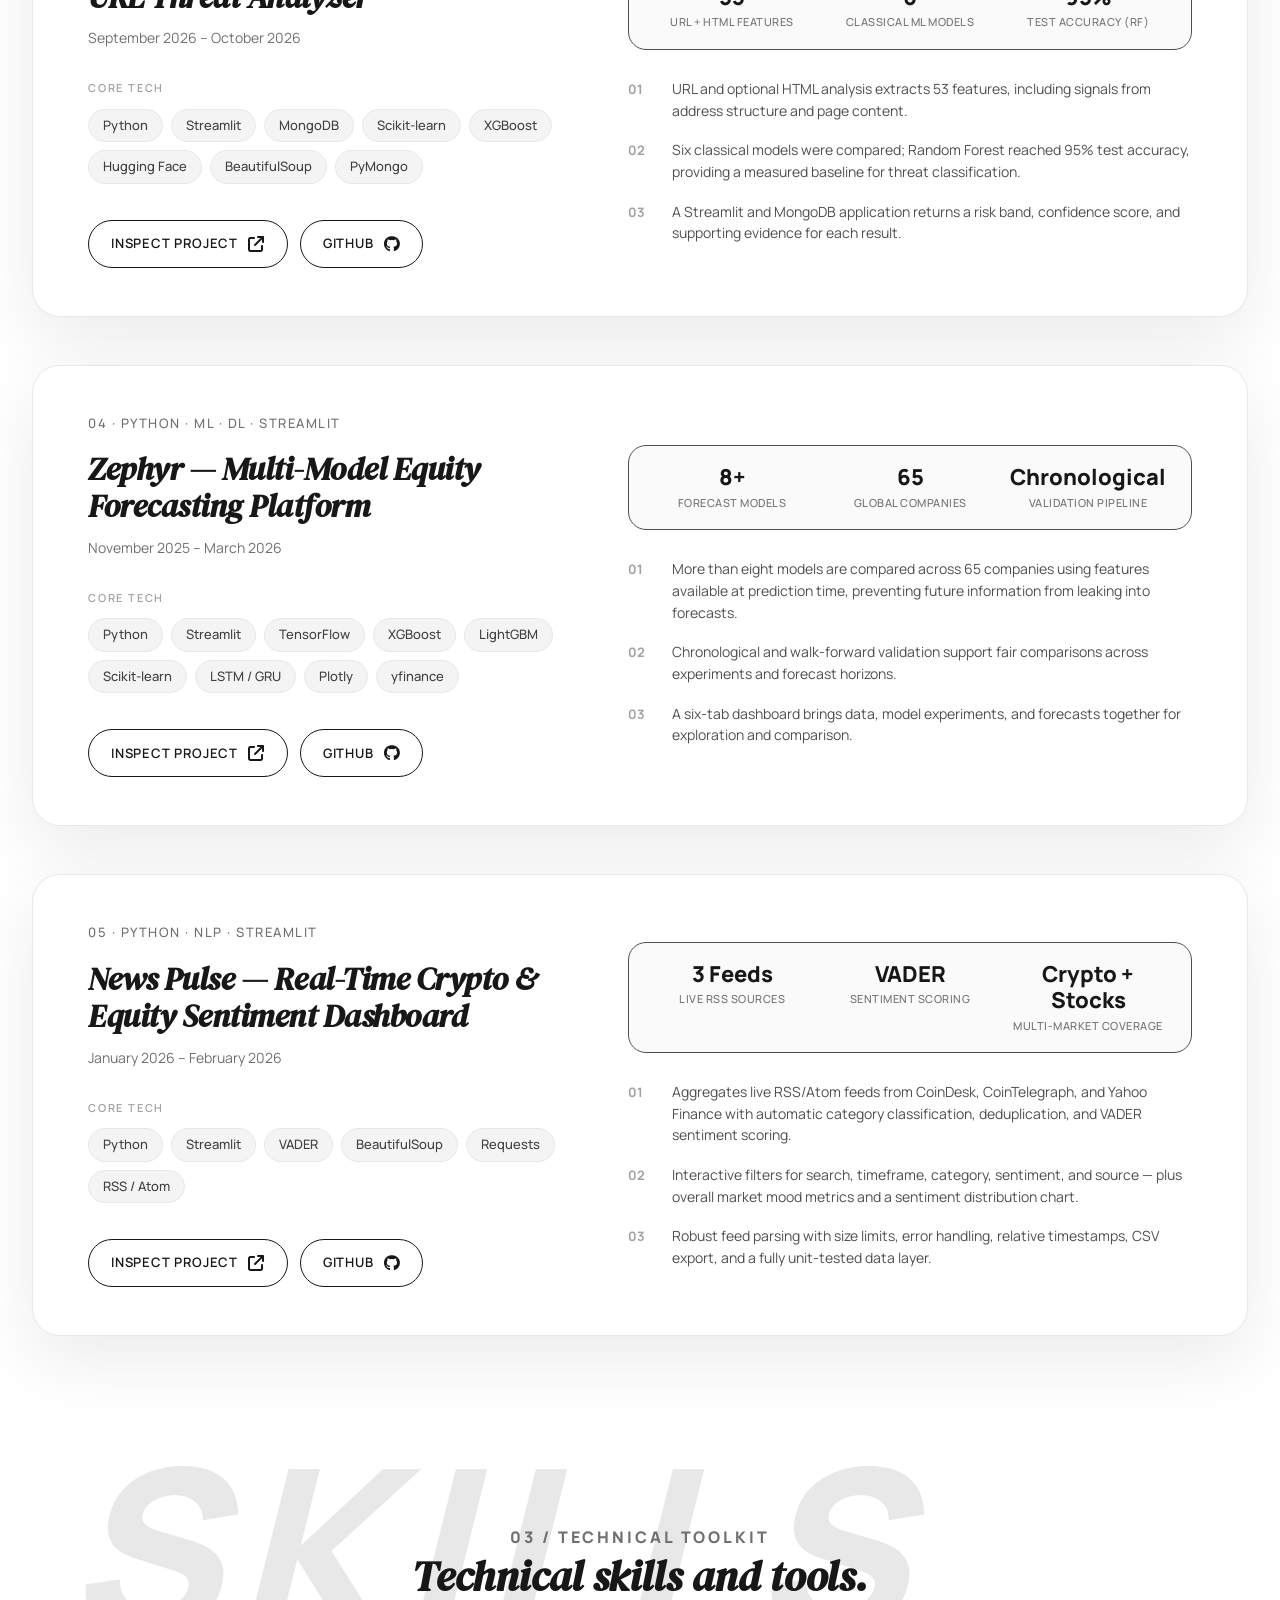
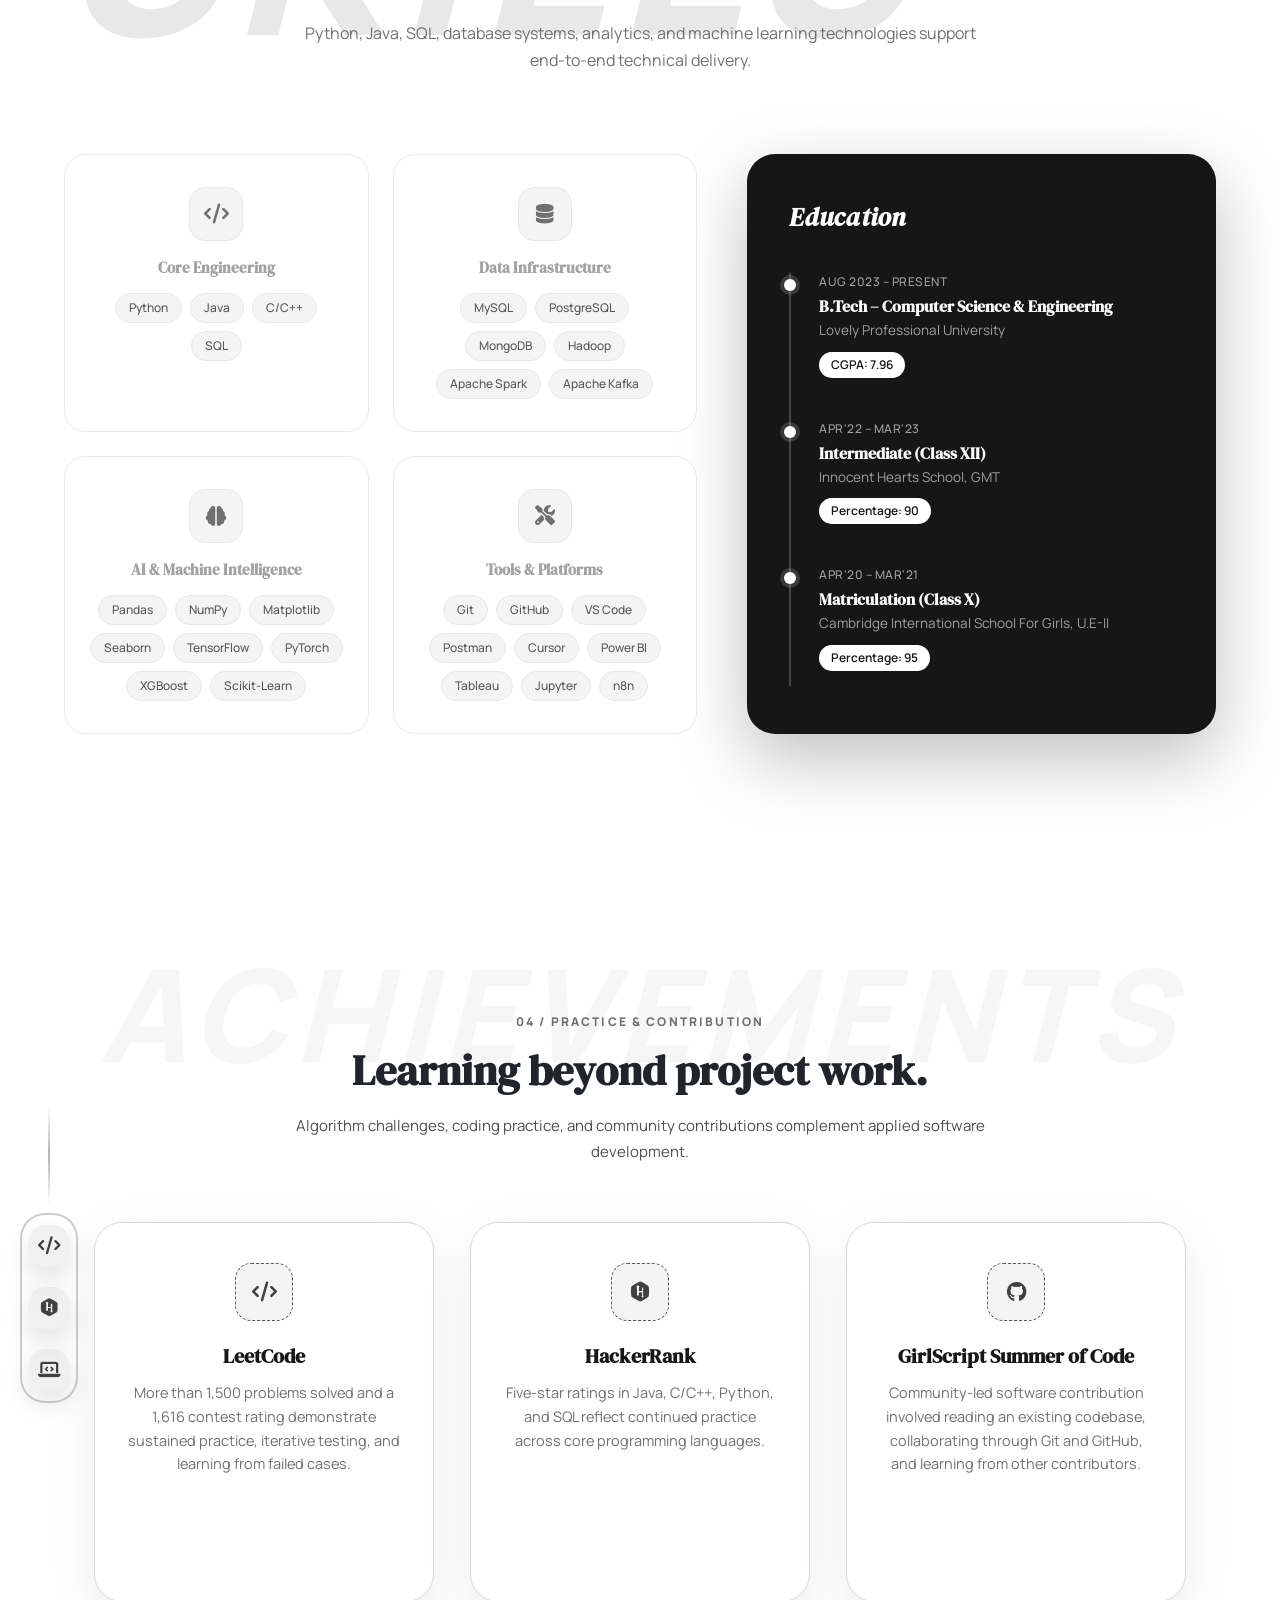
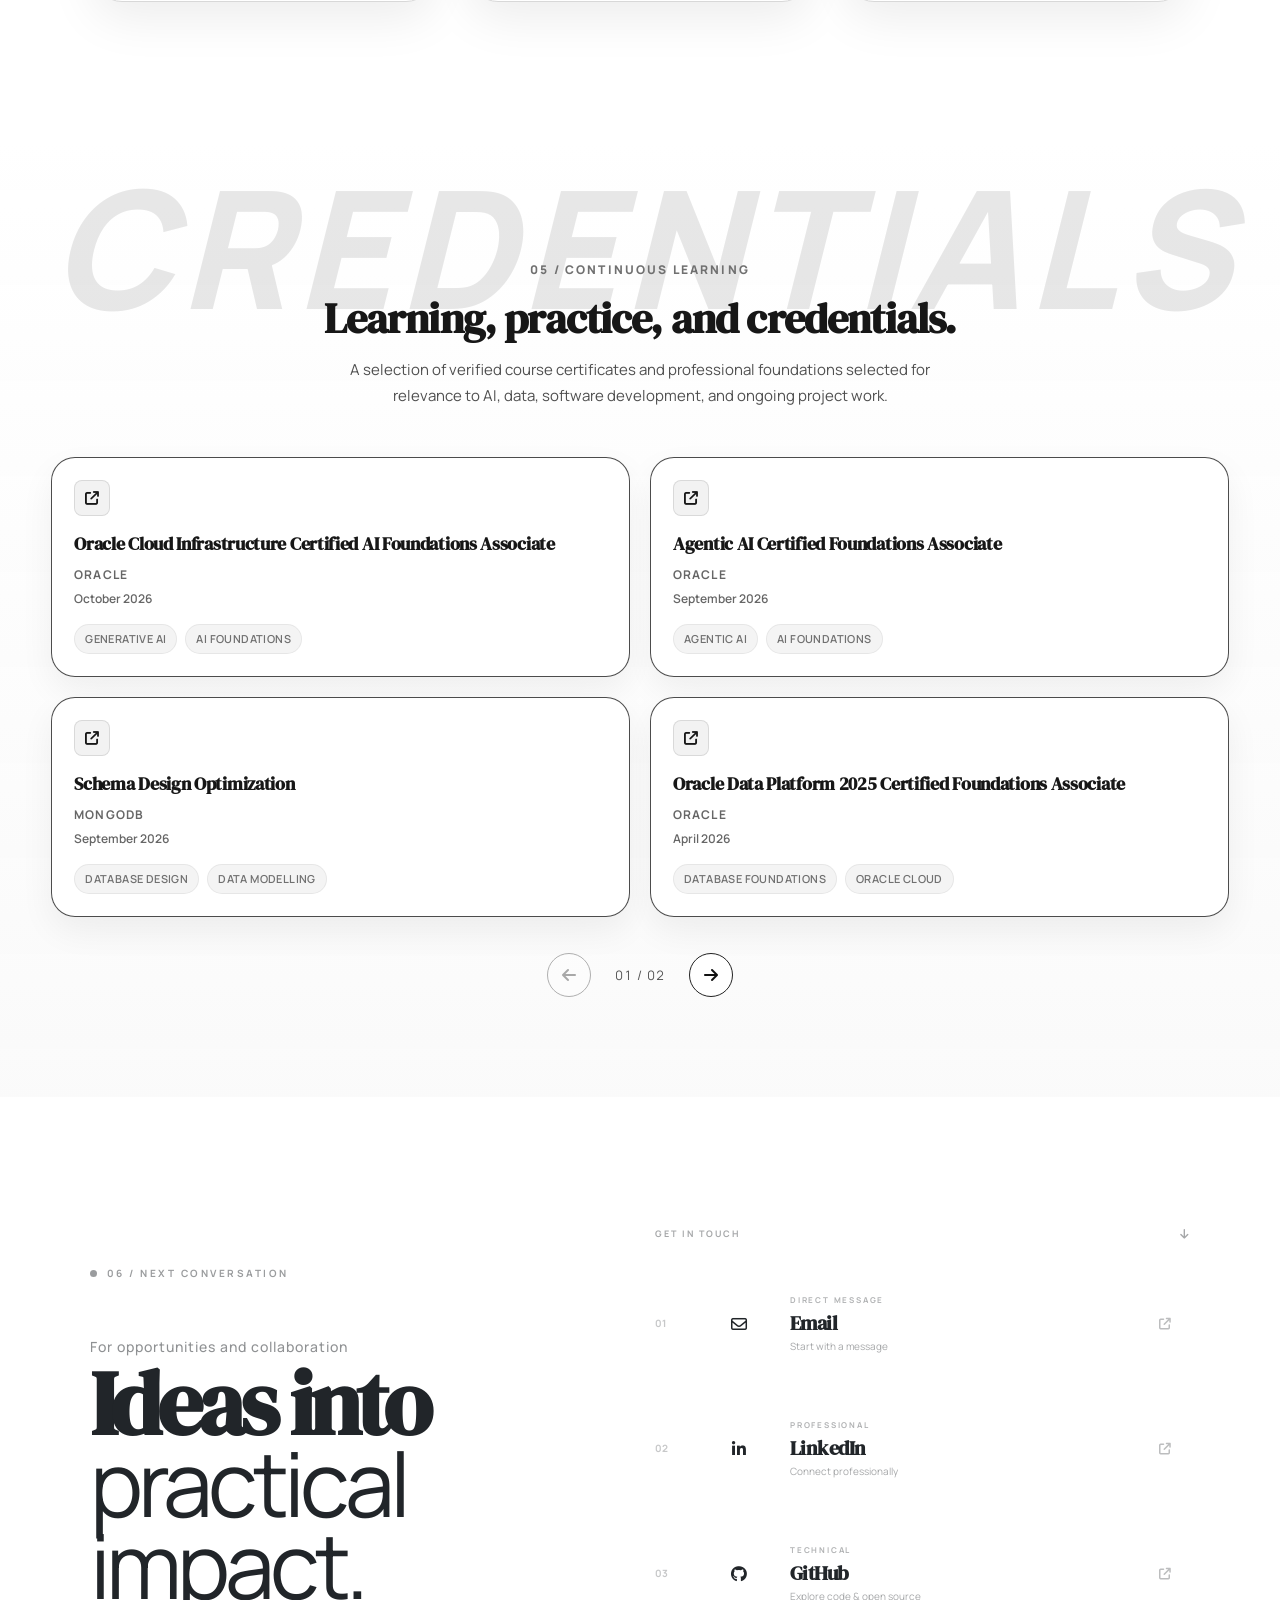
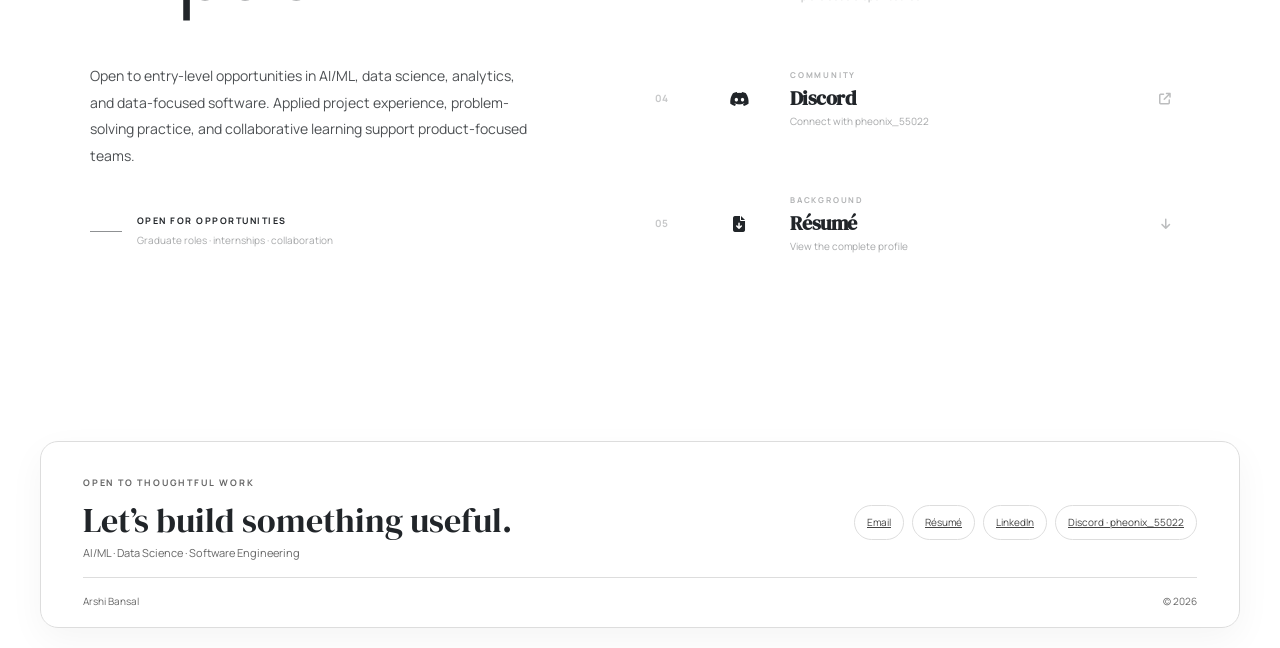
==== commit c890ca9e: "Update index.html" ====
--- a/index.html
+++ b/index.html
@@ -385,19 +385,19 @@
       <div class="projects-bg-text">PROJECTS</div>
 
       <div class="projects-container">
-        <div class="projects-header">
+<div class="projects-header">
           <p class="section-kicker">02 / SELECTED WORK</p>
           <h2>Machine learning and data portfolio.</h2>
 
           <p class="section-desc text-center">
             Case studies in fraud detection, phishing security, equity
-            forecasting, financial sentiment analysis, and cybersecurity
+            forecasting, financial sentiment analysis, and time series
             analytics. Each study presents the methodology, evaluation, and
             practical limitations.
           </p>
         </div>
 
-        <!-- PROJECT 1 -->
+        <!-- PROJECT 1: Crypto Time Series Analysis (LATEST) -->
         <div class="project-card reveal">
           <!-- LEFT -->
           <div class="project-left">
@@ -493,16 +493,17 @@
 
                 <p>
                   Gaussian Mixture and Hidden Markov models infer market
-                  regimes, while Isolation Forest scores and CUSUM change points
-                  surface anomalies and structural breaks.
+                  regimes, while Isolation Forest scores and CUSUM change
+                  points surface anomalies and structural breaks.
                 </p>
               </div>
             </div>
           </div>
-        </div>
-
-        <!-- PROJECT 2 -->
+</div>
+
+        <!-- PROJECT 2: Credit Card Fraud Detection -->
         <div class="project-card reveal">
+
           <!-- LEFT -->
           <div class="project-left">
             <div class="project-meta">
@@ -591,6 +592,7 @@
 
               <div class="point">
                 <span class="point-num">03</span>
+
                 <p>
                   SHAP explanations and threshold analysis clarify individual
                   predictions and balance missed fraud against false alarms.
@@ -801,6 +803,7 @@
 
         <!-- PROJECT 5 -->
         <div class="project-card reveal">
+          <!-- LEFT -->
           <div class="project-left">
             <div class="project-meta">05 · PYTHON · NLP · STREAMLIT</div>
 
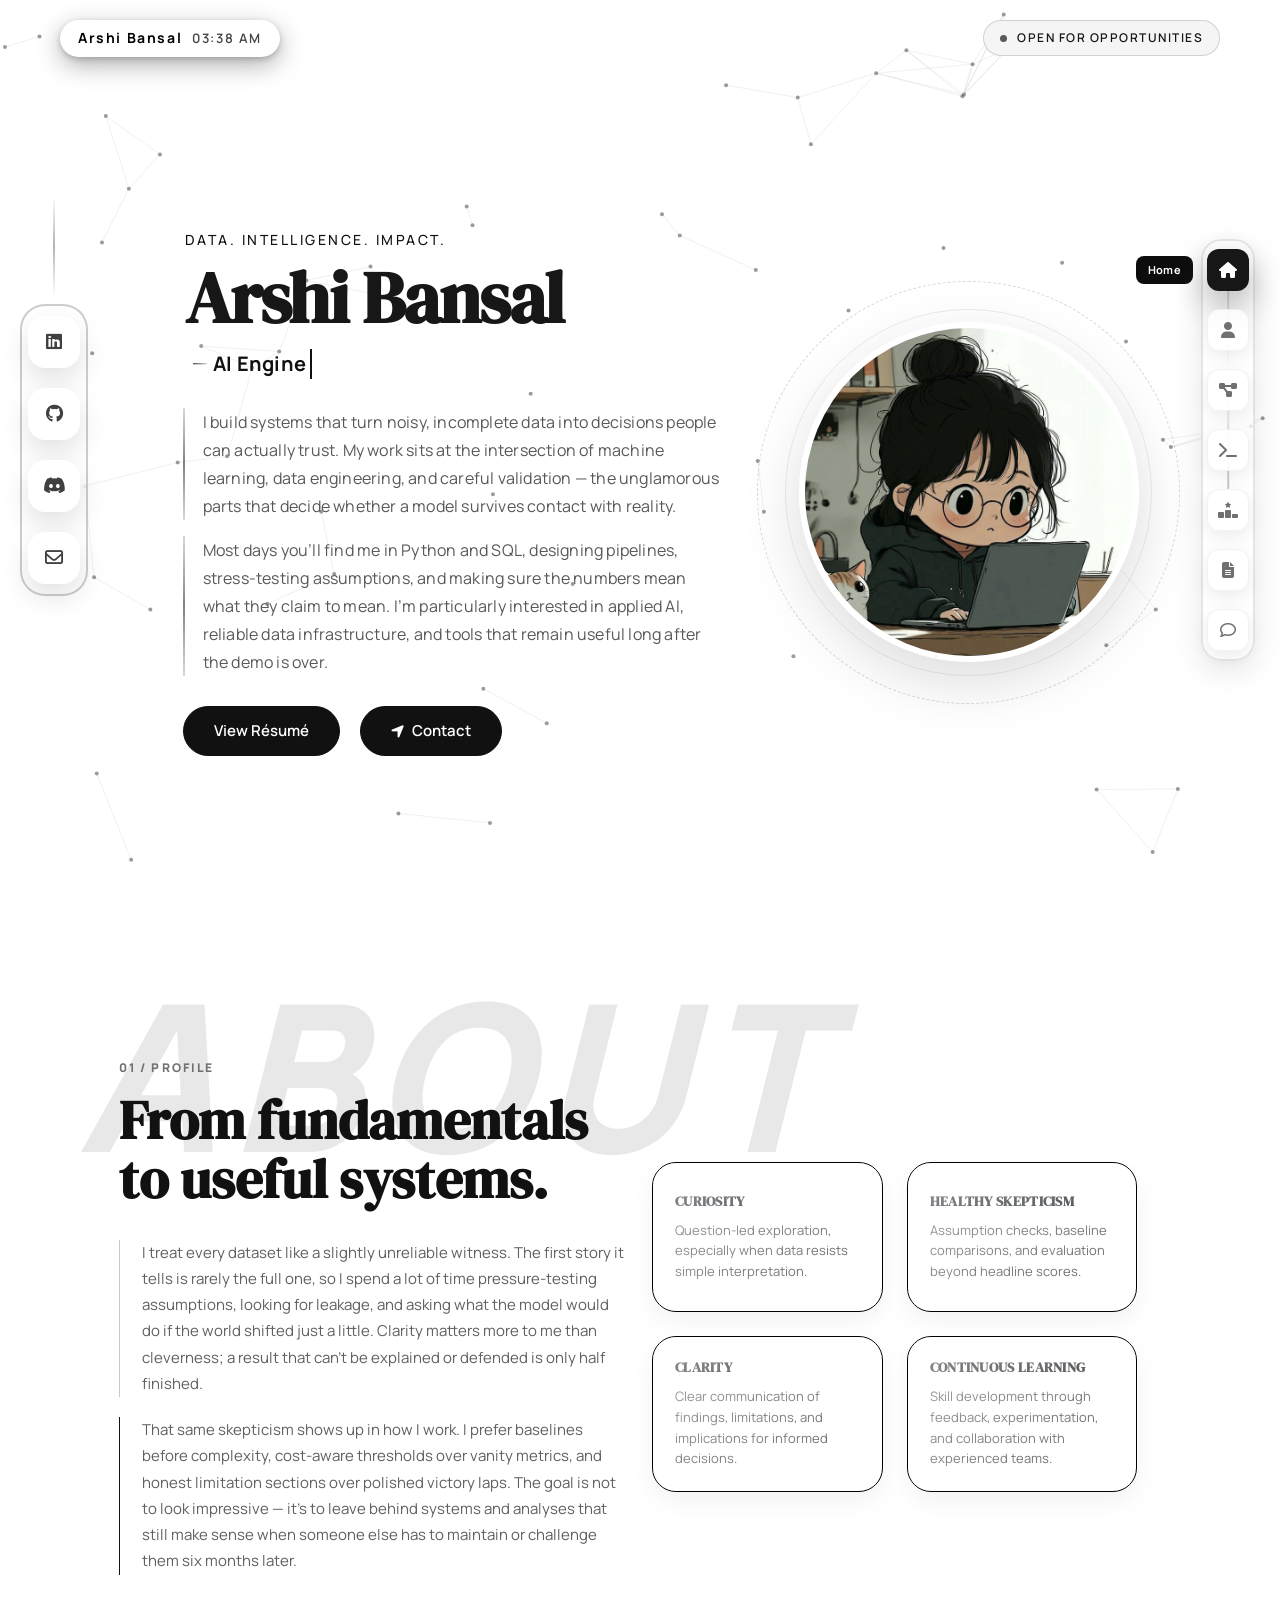
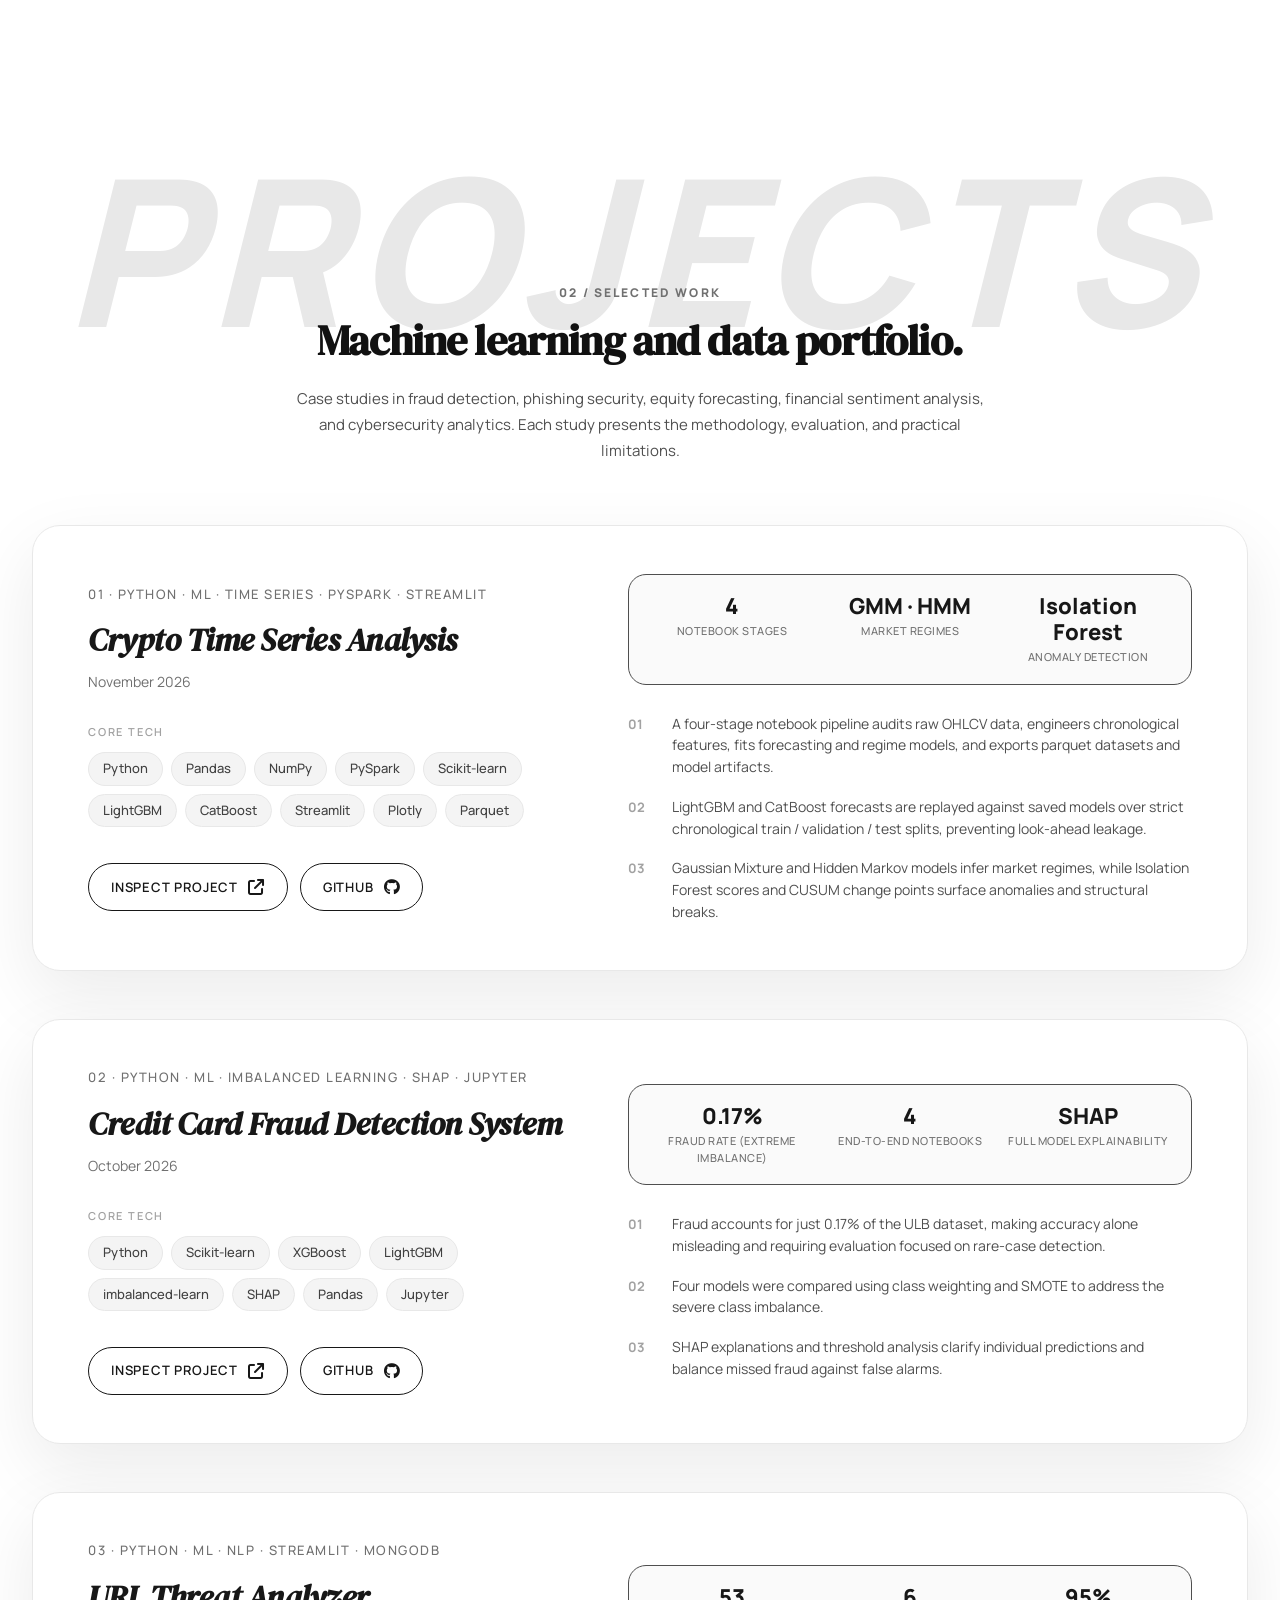
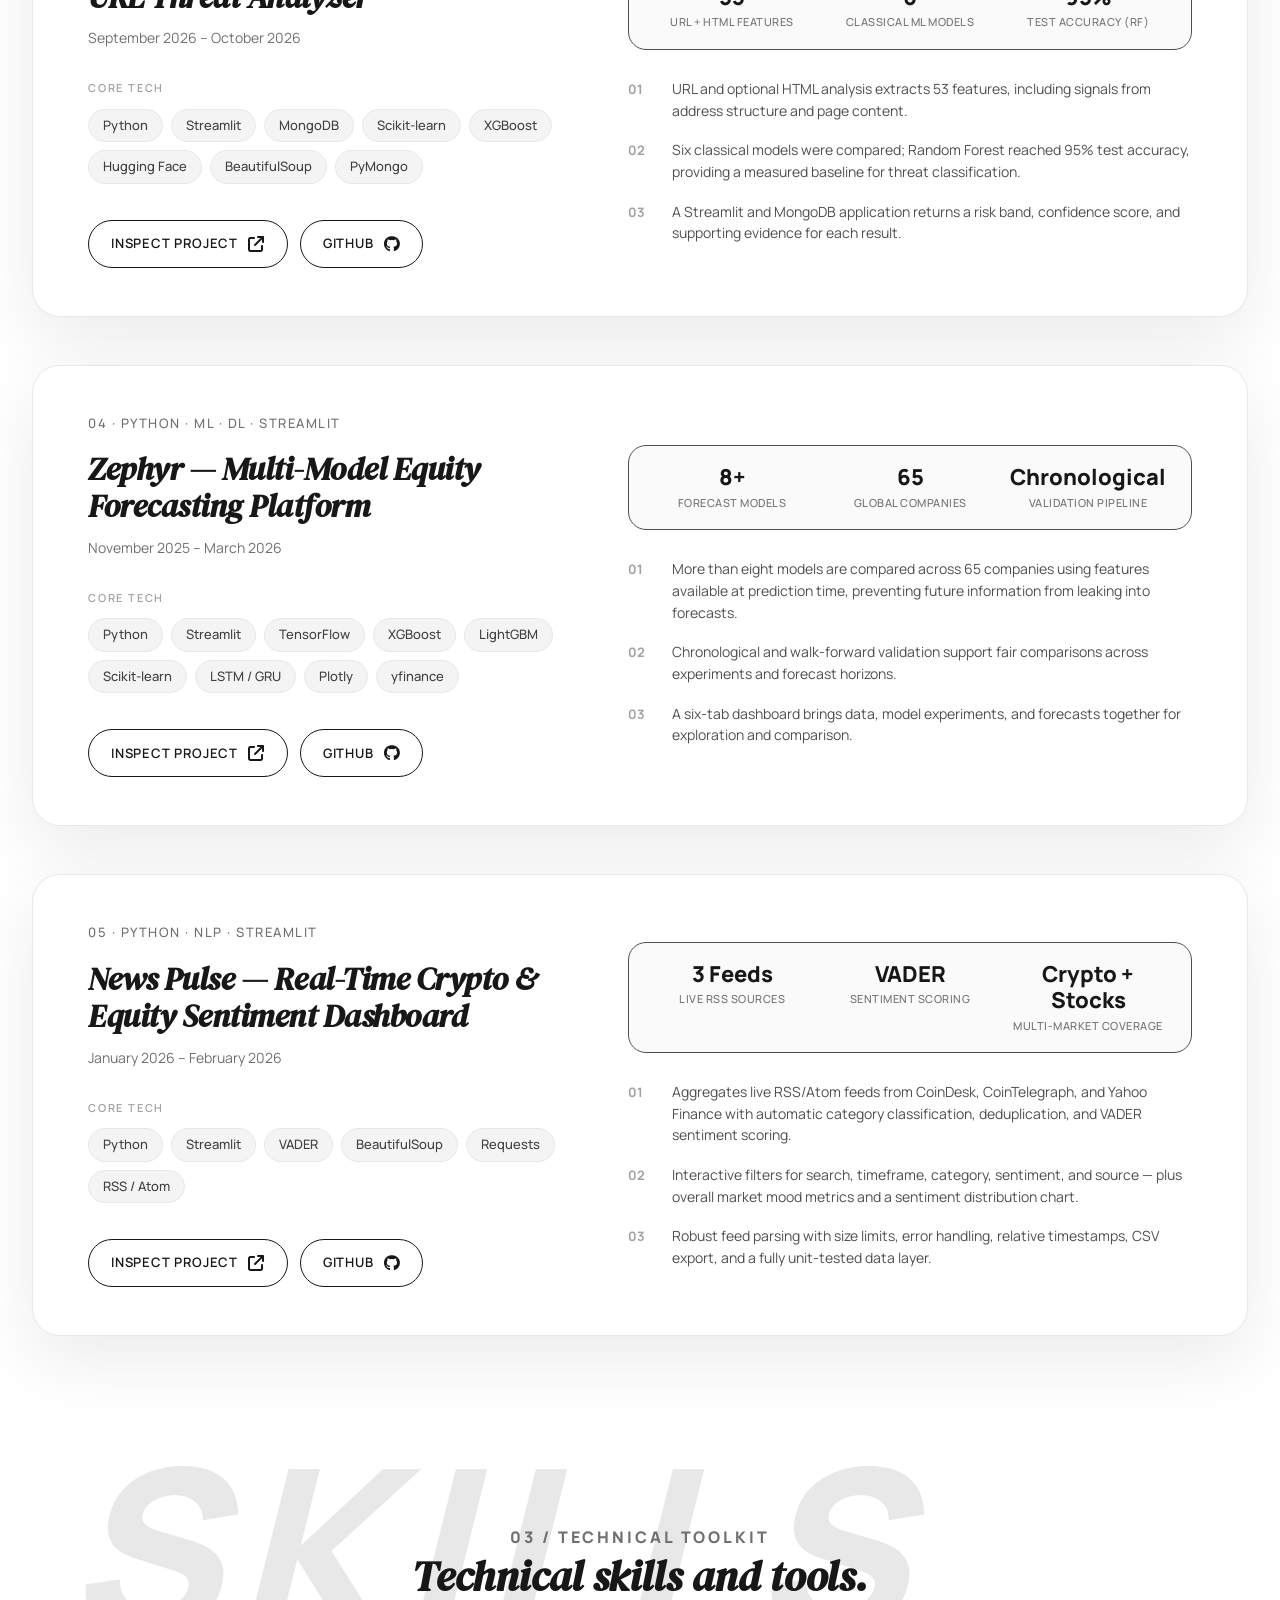
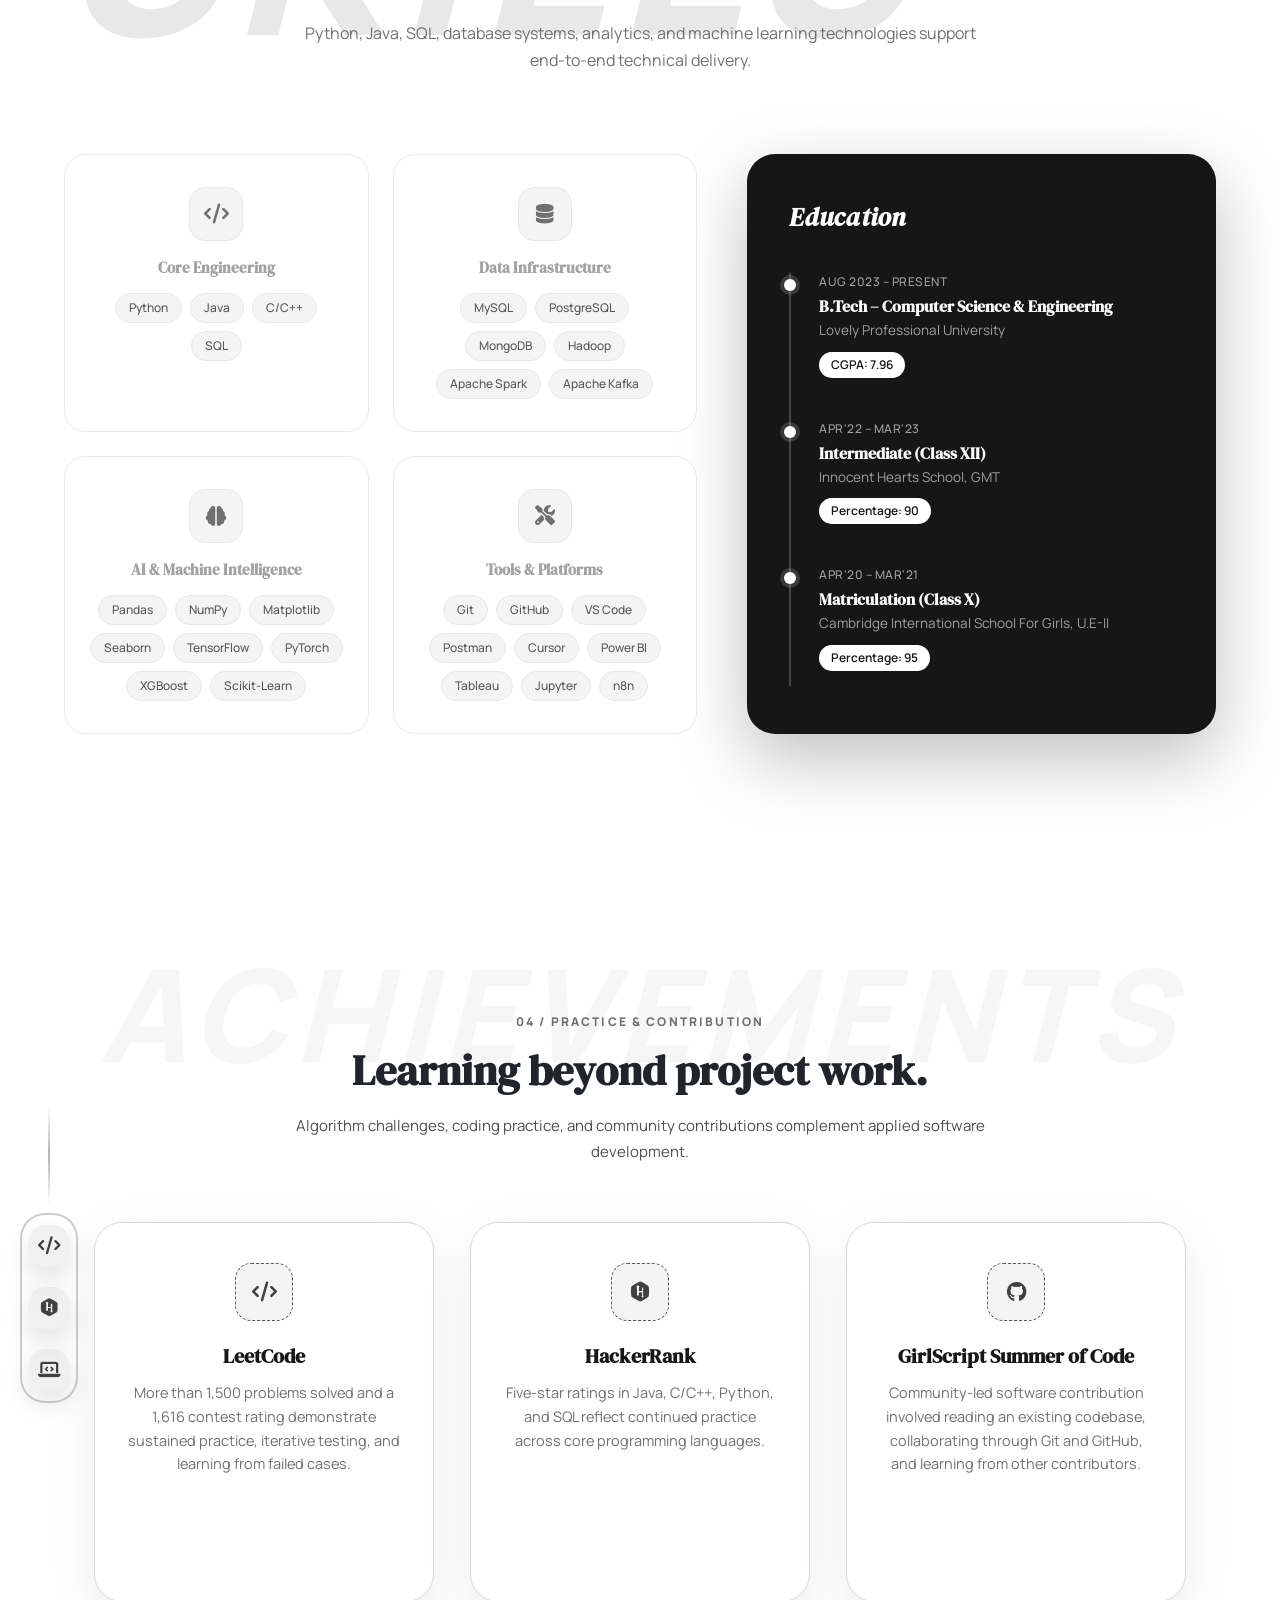
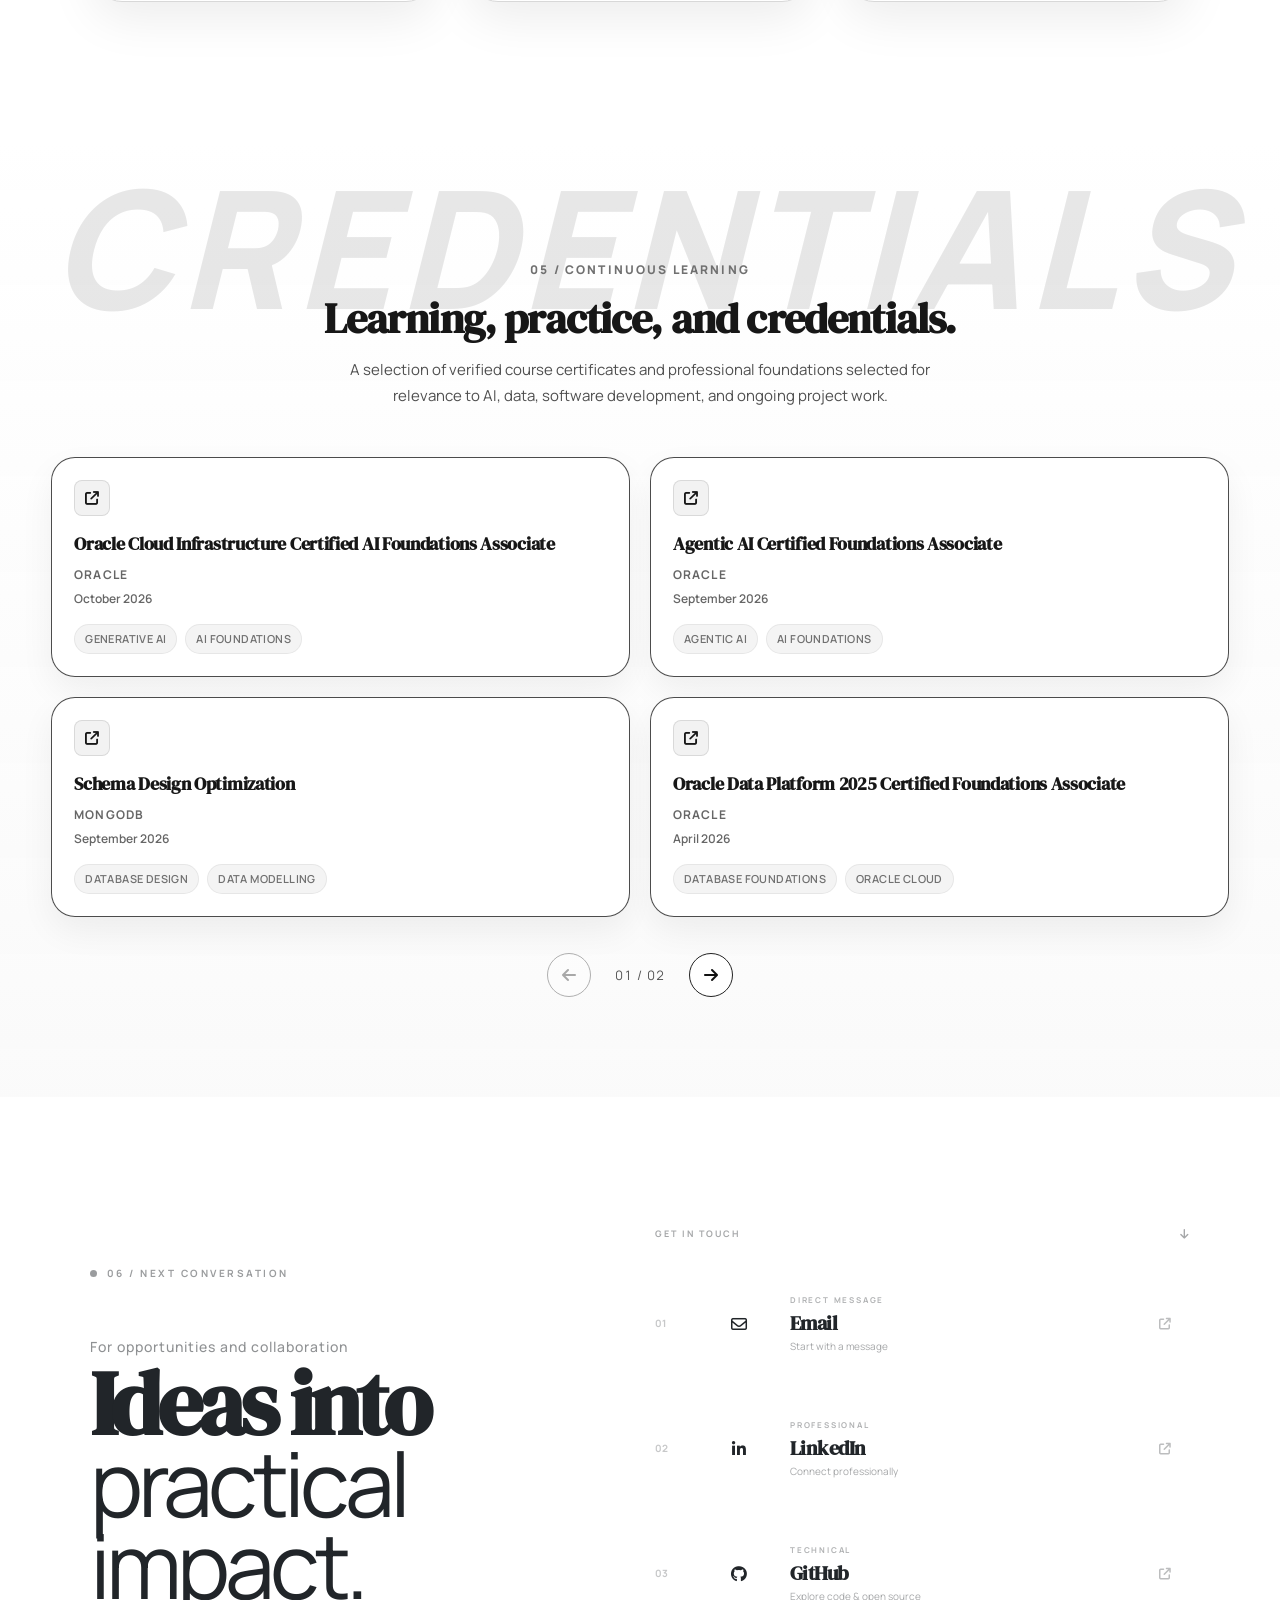
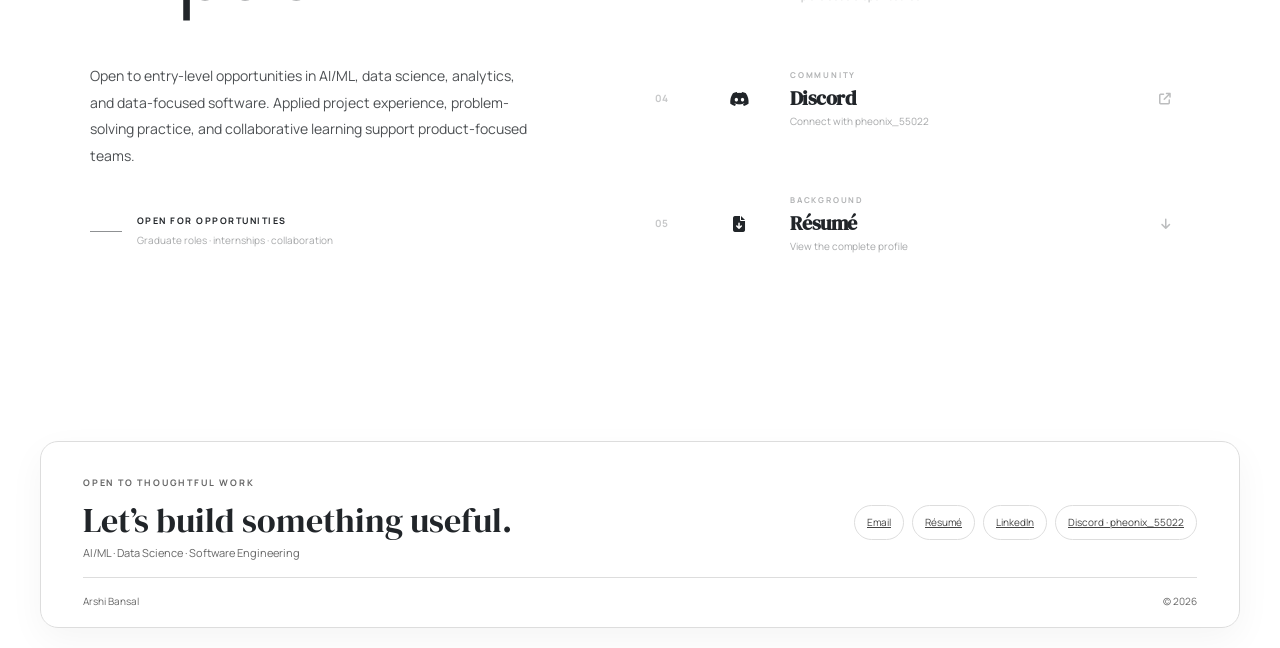
==== commit f65e2c6d: "Update index.html" ====
--- a/index.html
+++ b/index.html
@@ -385,19 +385,19 @@
       <div class="projects-bg-text">PROJECTS</div>
 
       <div class="projects-container">
-<div class="projects-header">
+        <div class="projects-header">
           <p class="section-kicker">02 / SELECTED WORK</p>
           <h2>Machine learning and data portfolio.</h2>
 
           <p class="section-desc text-center">
             Case studies in fraud detection, phishing security, equity
-            forecasting, financial sentiment analysis, and time series
+            forecasting, financial sentiment analysis, and cybersecurity
             analytics. Each study presents the methodology, evaluation, and
             practical limitations.
           </p>
         </div>
 
-        <!-- PROJECT 1: Crypto Time Series Analysis (LATEST) -->
+        <!-- PROJECT 1 -->
         <div class="project-card reveal">
           <!-- LEFT -->
           <div class="project-left">
@@ -493,17 +493,16 @@
 
                 <p>
                   Gaussian Mixture and Hidden Markov models infer market
-                  regimes, while Isolation Forest scores and CUSUM change
-                  points surface anomalies and structural breaks.
+                  regimes, while Isolation Forest scores and CUSUM change points
+                  surface anomalies and structural breaks.
                 </p>
               </div>
             </div>
           </div>
-</div>
-
-        <!-- PROJECT 2: Credit Card Fraud Detection -->
+        </div>
+
+        <!-- PROJECT 2 -->
         <div class="project-card reveal">
-
           <!-- LEFT -->
           <div class="project-left">
             <div class="project-meta">
@@ -592,7 +591,6 @@
 
               <div class="point">
                 <span class="point-num">03</span>
-
                 <p>
                   SHAP explanations and threshold analysis clarify individual
                   predictions and balance missed fraud against false alarms.
@@ -803,7 +801,6 @@
 
         <!-- PROJECT 5 -->
         <div class="project-card reveal">
-          <!-- LEFT -->
           <div class="project-left">
             <div class="project-meta">05 · PYTHON · NLP · STREAMLIT</div>
 
